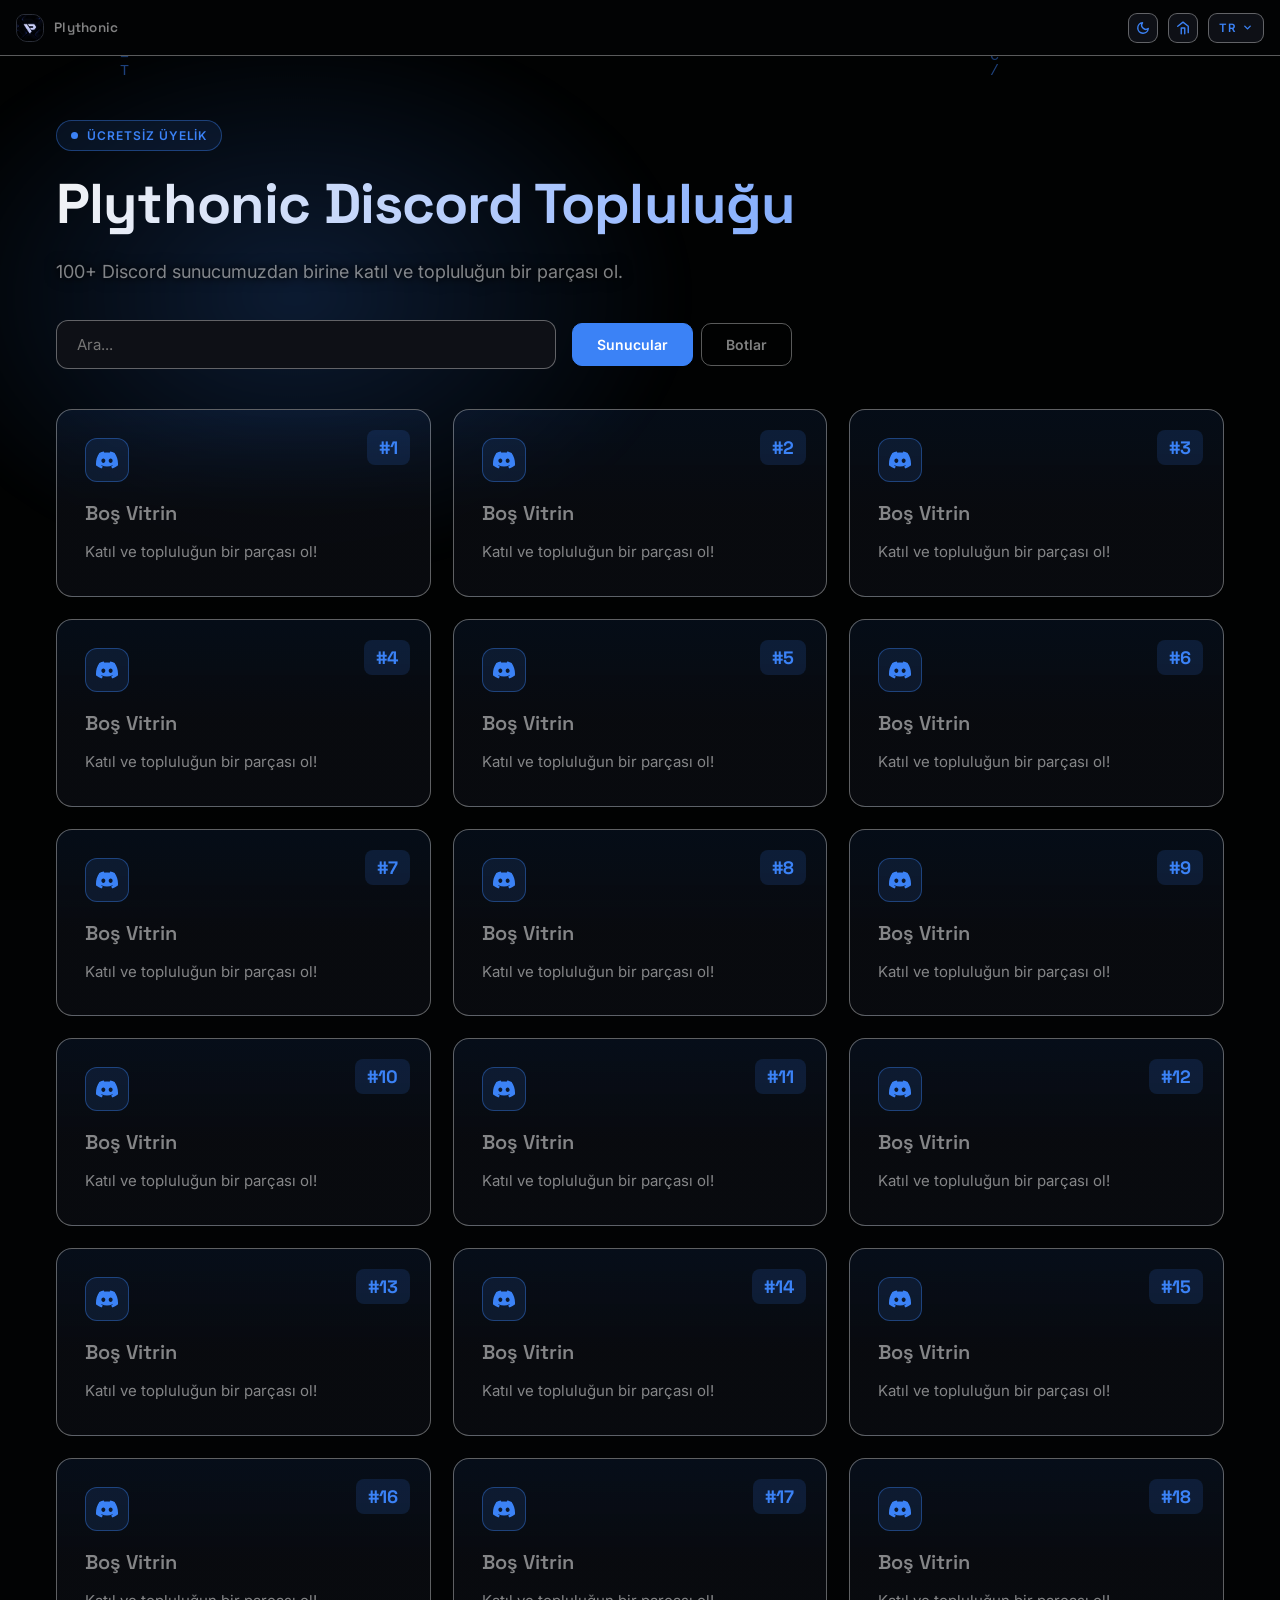
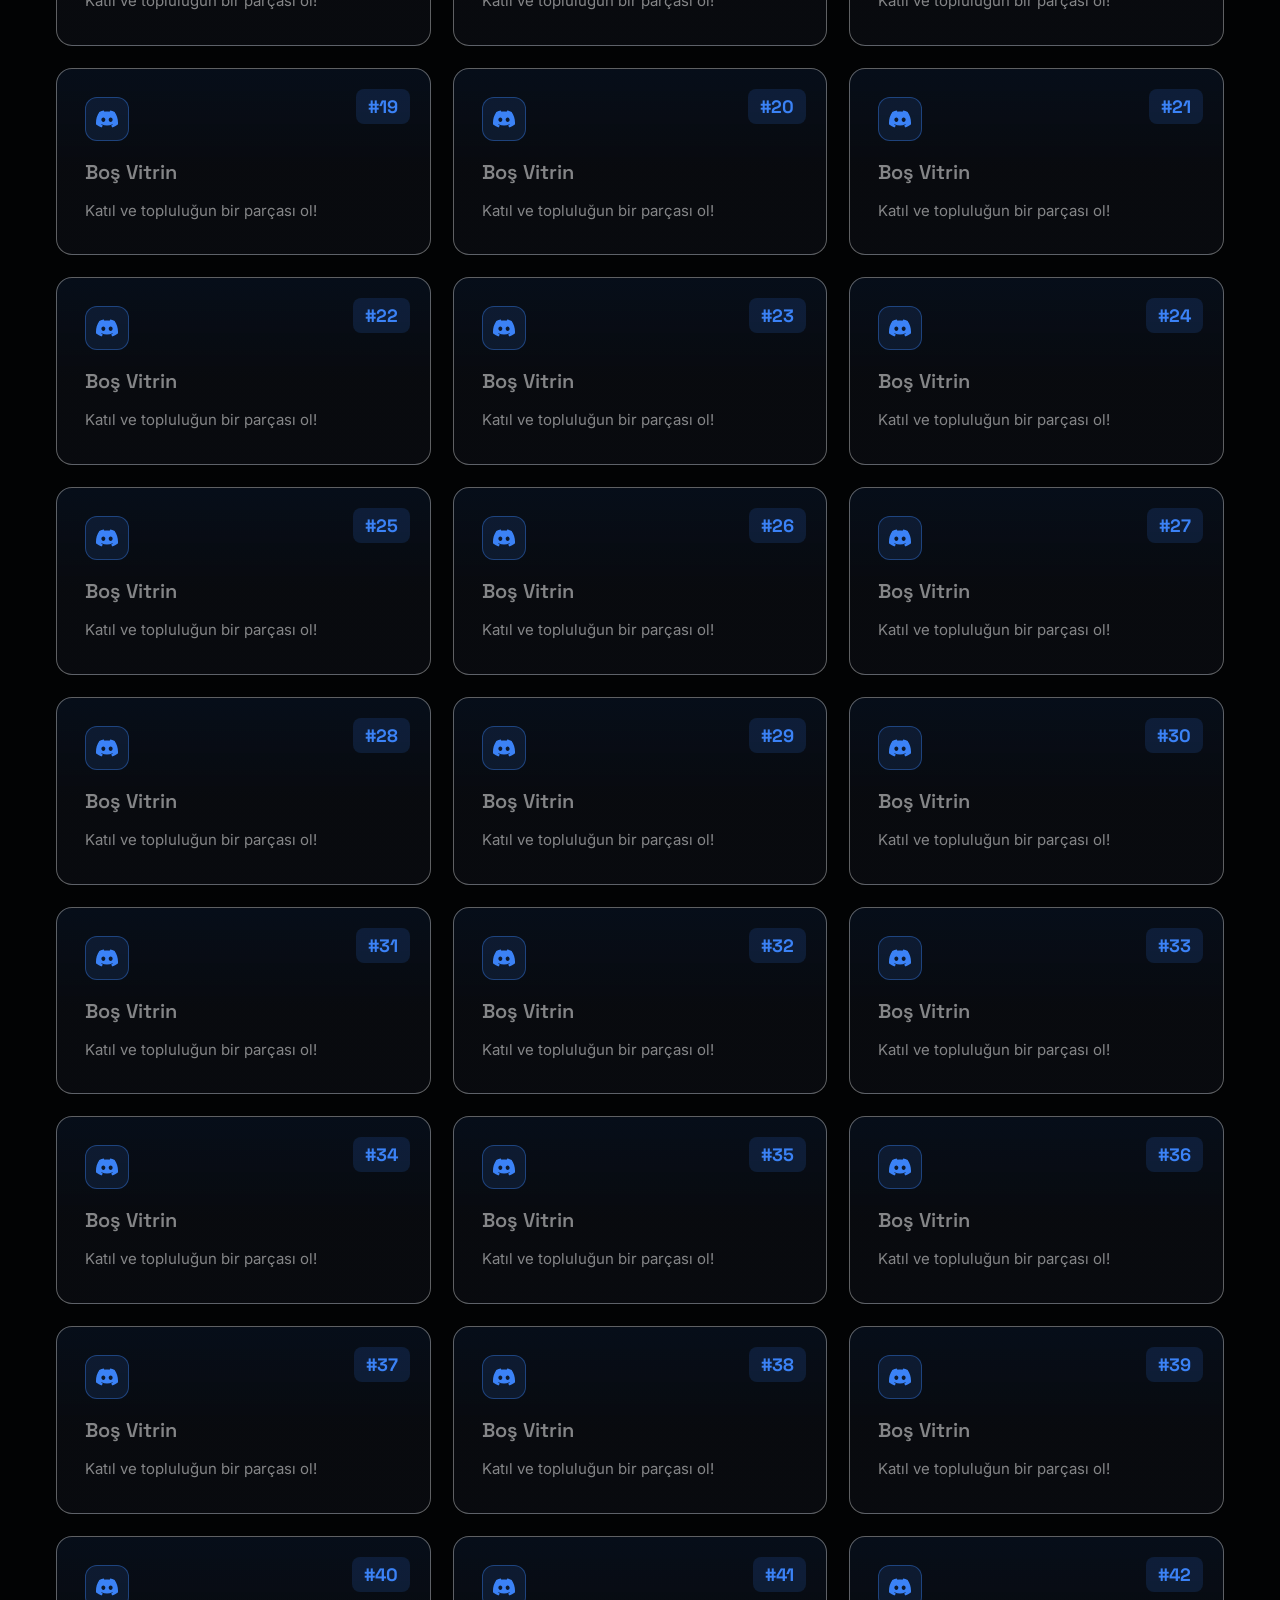
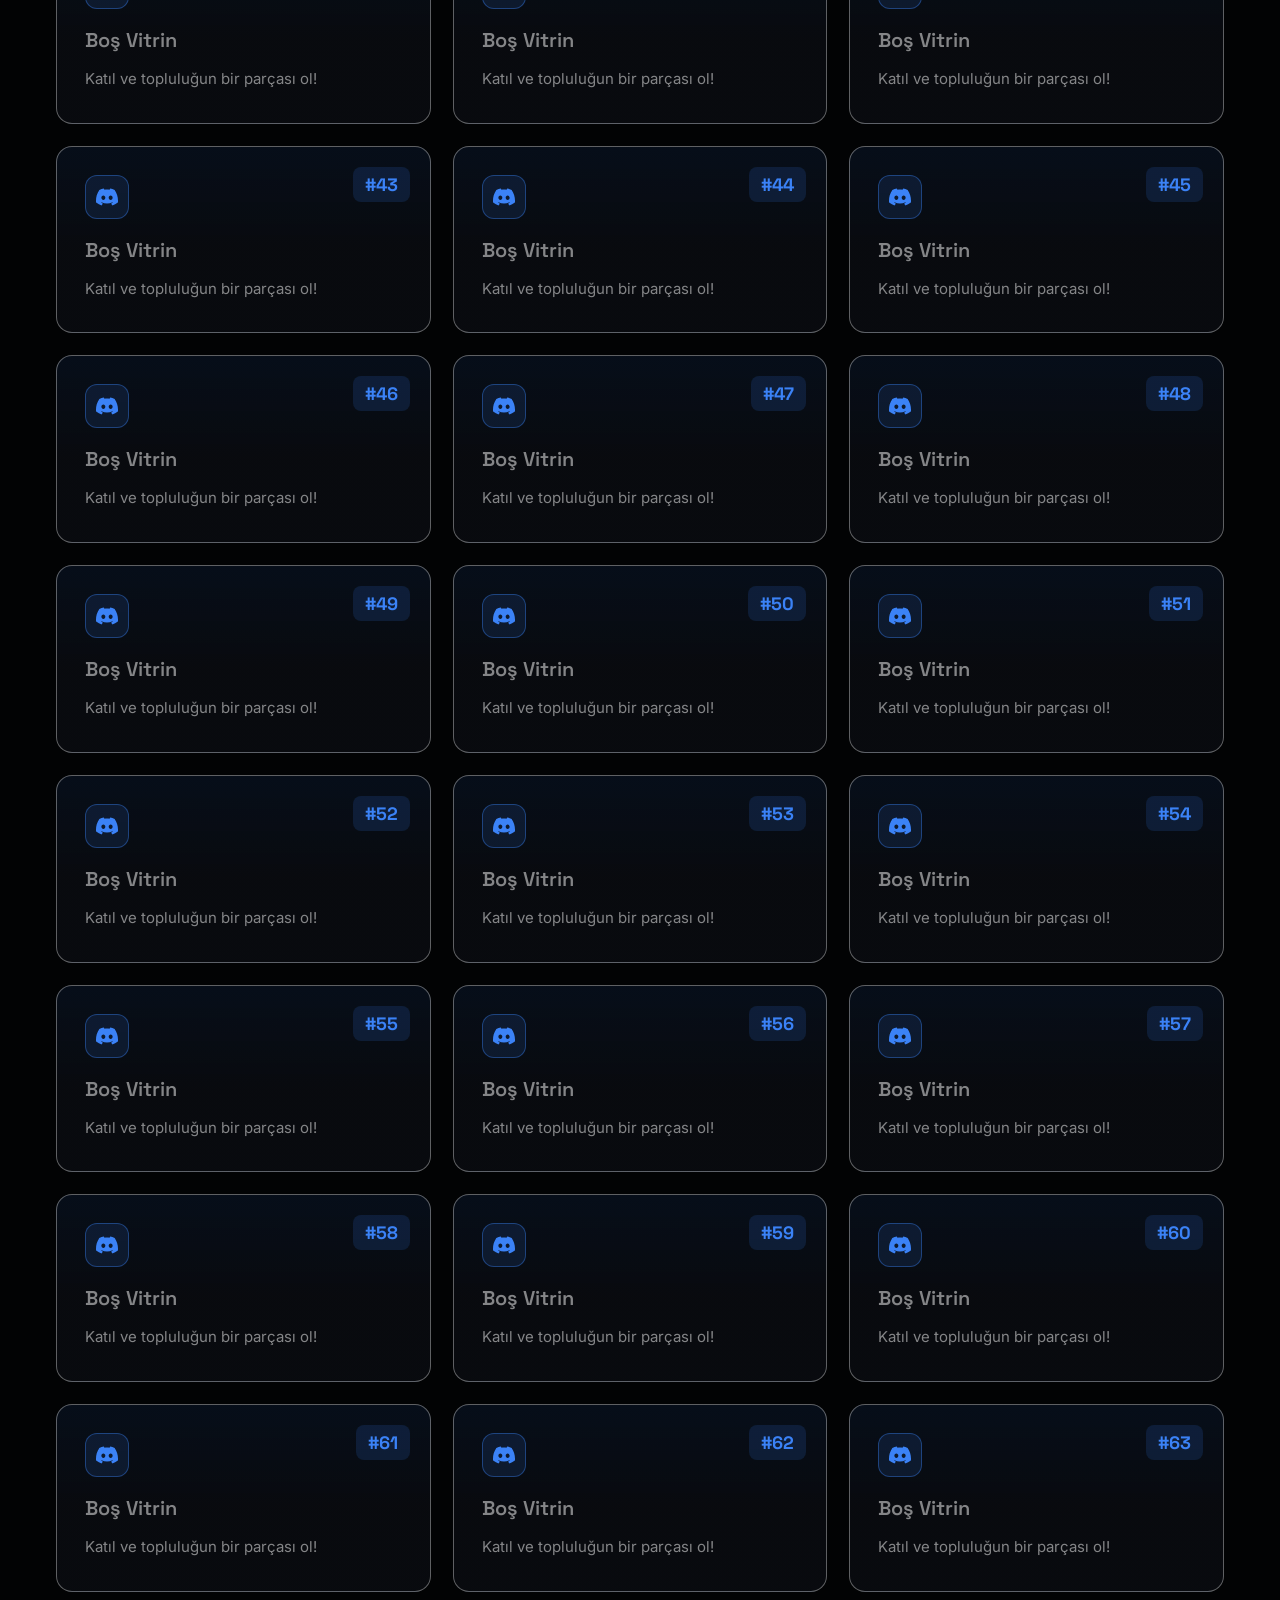
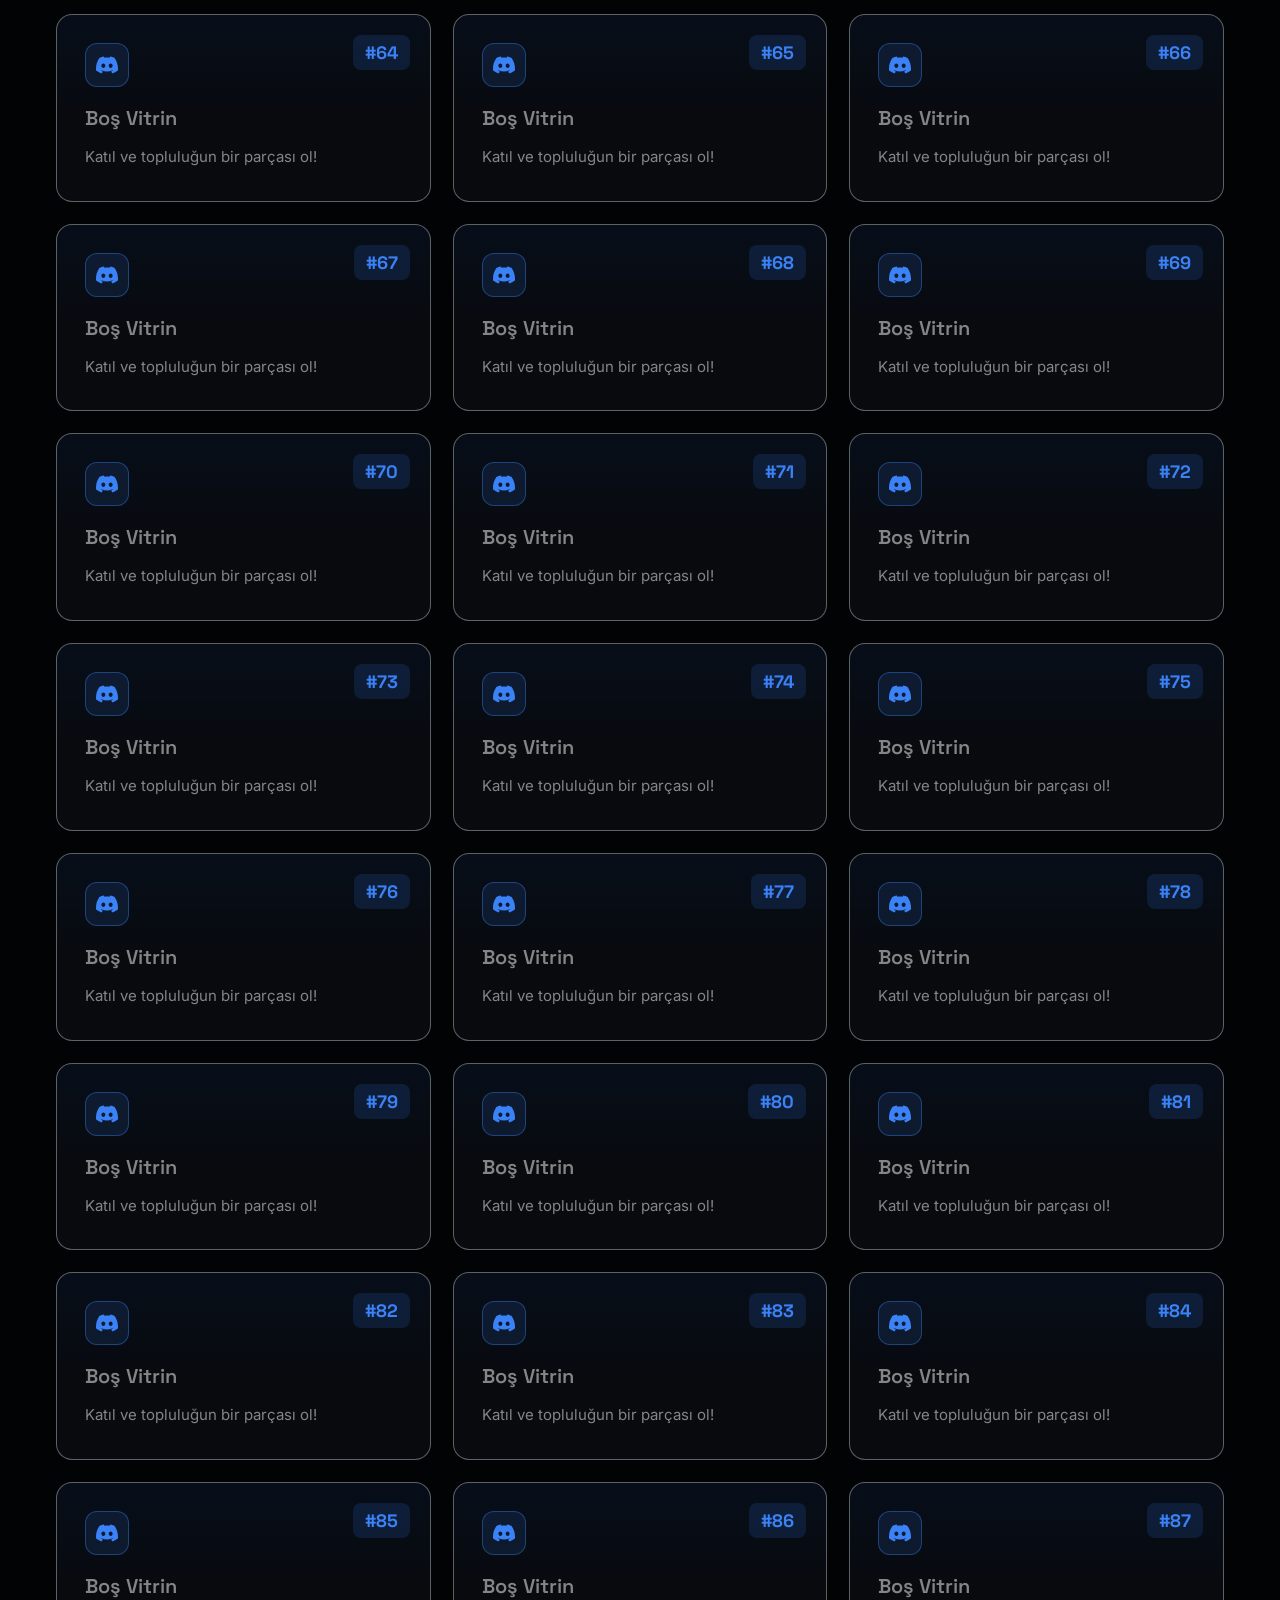
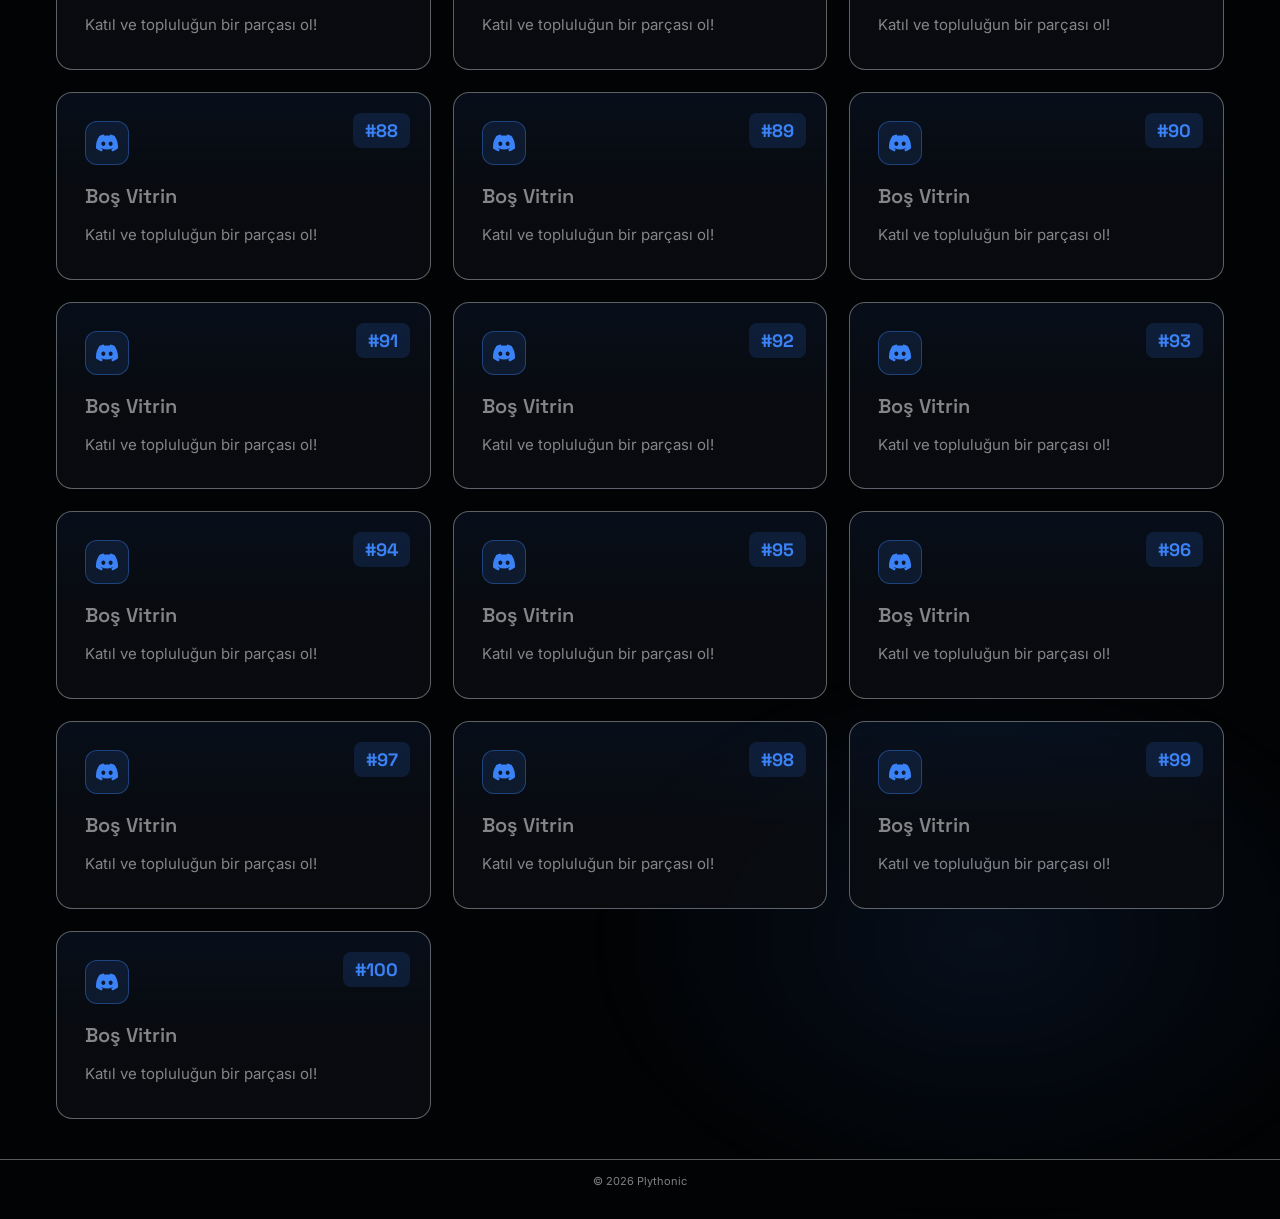
==== discord.html @ 951caa2f "Add empty showcase text to translations" ====
<!DOCTYPE html>
<html lang="tr">
<head>
<meta charset="UTF-8">
<meta name="viewport" content="width=device-width, initial-scale=1.0">
<title>Discord Servers - Plythonic</title>
<meta name="description" content="Plythonic Discord Servers">
<link rel="icon" type="image/png" href="logo.png" id="faviconLink">
<link rel="preconnect" href="https://fonts.googleapis.com">
<link rel="preconnect" href="https://fonts.gstatic.com" crossorigin>
<script>try{if(localStorage.getItem('plythonic-theme')==='light')document.documentElement.classList.add('light');}catch(e){}</script>
<link href="https://fonts.googleapis.com/css2?family=Space+Grotesk:wght@500;600;700&family=Inter:wght@400;500;600&display=block" rel="stylesheet">
<link rel="stylesheet" href="css/style.css">
</head>
<body>

<canvas id="matrix"></canvas>

<header class="site-header">
  <div class="header-left">
    <a class="brand" href="index.html">
      <span class="mark"><img src="plythonic.png" alt="" onerror="this.style.display='none'"></span>
      <span class="word">Plythonic</span>
    </a>
  </div>
  <div class="header-actions">
    <button class="icon-btn" id="themeBtn" type="button" title="Tema" aria-label="Tema">
      <svg class="icon-moon" viewBox="0 0 24 24" fill="none" stroke="currentColor" stroke-width="2.4" stroke-linecap="round" stroke-linejoin="round"><path d="M21 12.8A9 9 0 1 1 11.2 3a7 7 0 0 0 9.8 9.8z"/></svg>
      <svg class="icon-sun" viewBox="0 0 24 24" fill="none" stroke="currentColor" stroke-width="2.4" stroke-linecap="round" stroke-linejoin="round"><circle cx="12" cy="12" r="4.5"/><path d="M12 2.5v2.5M12 19v2.5M4.2 4.2l1.8 1.8M18 18l1.8 1.8M2.5 12H5M19 12h2.5M4.2 19.8L6 18M18 6l1.8-1.8"/></svg>
    </button>
    <a class="icon-btn" href="index.html" title="Ana Səhifə" aria-label="Ana Səhifə">
      <svg viewBox="0 0 24 24" fill="none" stroke="currentColor" stroke-width="2.4" stroke-linecap="round" stroke-linejoin="round"><path d="M3 9l9-7 9 7v11a2 2 0 0-1-2 2H5a2 2 0 0-1-2-2z"/><polyline points="9 22 9 12 15 12 15 22"/></svg>
    </a>
    <div class="lang-switch" id="langSwitch">
      <button class="lang-current" id="langCurrent" type="button" aria-haspopup="true" aria-expanded="false">
        <span id="langCurrentLabel">TR</span>
        <svg viewBox="0 0 24 24" fill="none" stroke="currentColor" stroke-width="3" stroke-linecap="round" stroke-linejoin="round"><path d="M6 9l6 6 6-6"/></svg>
      </button>
      <div class="lang-menu" id="langMenu">
        <button type="button" data-lang="tr" class="active">Türkçe</button>
        <button type="button" data-lang="en">English</button>
        <button type="button" data-lang="ru">Русский</button>
      </div>
    </div>
  </div>
</header>

<main>
  <div class="hero">
    <section class="intro">
      <div class="intro-head">
        <span class="eyebrow">Ücretsiz Üyelik</span>
        <h1>Plythonic Discord Topluluğu</h1>
        <p class="lead">100+ Discord sunucumuzdan birine katıl ve topluluğun bir parçası ol.</p>
        <div style="margin-top:32px;display:flex;align-items:center;gap:16px;flex-wrap:wrap;">
          <input type="text" id="searchInput" placeholder="Ara..." style="flex:1;min-width:280px;max-width:500px;padding:14px 20px;border-radius:12px;background:var(--panel-solid);border:1px solid rgba(255,255,255,.35);color:var(--ink);font-family:var(--font-b);font-size:15px;transition:border-color .2s,box-shadow .2s;">
          <div style="display:flex;gap:8px;">
            <button id="tabServers" class="tab-btn active" style="padding:12px 24px;border-radius:10px;background:var(--blue);color:#fff;border:1px solid var(--blue);font-family:var(--font-b);font-weight:600;font-size:14px;cursor:pointer;transition:all .2s;">Sunucular</button>
            <button id="tabBots" class="tab-btn" style="padding:12px 24px;border-radius:10px;background:transparent;color:var(--soft);border:1px solid rgba(255,255,255,.35);font-family:var(--font-b);font-weight:600;font-size:14px;cursor:pointer;transition:all .2s;">Botlar</button>
          </div>
        </div>
      </div>
      <div class="info-grid" id="serverGrid"></div>
    </section>
  </div>
</main>

<footer class="site-footer">
  <span>© 2026 Plythonic</span>
</footer>

<script src="js/matrix.js"></script>
<script>
(function(){
  var translations = {
    "tr": {
      "label": "TR",
      "discord_eyebrow": "Ücretsiz Üyelik",
      "discord_title": "Plythonic Discord Topluluğu",
      "discord_lead": "100+ Discord sunucumuzdan birine katıl ve topluluğun bir parçası ol.",
      "tab_servers": "Sunucular",
      "tab_bots": "Botlar",
      "search_placeholder": "Ara...",
      "server_text": "Katıl ve topluluğun bir parçası ol!",
      "bot_text": "Botu ekle ve özelliklerden faydalan!",
      "no_results": "Sonuç bulunamadı",
      "empty_showcase": "Boş Vitrin"
    },
    "en": {
      "label": "EN",
      "discord_eyebrow": "Free Membership",
      "discord_title": "Plythonic Discord Community",
      "discord_lead": "Join one of our 100+ Discord servers and be part of the community.",
      "tab_servers": "Servers",
      "tab_bots": "Bots",
      "search_placeholder": "Search...",
      "server_text": "Join and be part of the community!",
      "bot_text": "Add the bot and enjoy the features!",
      "no_results": "No results found",
      "empty_showcase": "Empty Showcase"
    },
    "ru": {
      "label": "RU",
      "discord_eyebrow": "Бесплатное членство",
      "discord_title": "Сообщество Plythonic Discord",
      "discord_lead": "Присоединяйся к одному из наших 100+ Discord серверов и стань частью сообщества.",
      "tab_servers": "Серверы",
      "tab_bots": "Боты",
      "search_placeholder": "Поиск...",
      "server_text": "Присоединяйся и стань частью сообщества!",
      "bot_text": "Добавь бота и используй функции!",
      "no_results": "Результаты не найдены",
      "empty_showcase": "Пустая Витрина"
    }
  };

  var langSwitch = document.getElementById('langSwitch');
  var langCurrent = document.getElementById('langCurrent');
  var langCurrentLabel = document.getElementById('langCurrentLabel');
  var langMenu = document.getElementById('langMenu');
  var themeBtn = document.getElementById('themeBtn');

  function applyLang(lang){
    var dict = translations[lang] || translations.tr;
    document.querySelector('.eyebrow').textContent = dict.discord_eyebrow;
    document.querySelector('h1').textContent = dict.discord_title;
    document.querySelector('.lead').textContent = dict.discord_lead;
    document.getElementById('tabServers').textContent = dict.tab_servers;
    document.getElementById('tabBots').textContent = dict.tab_bots;
    document.getElementById('searchInput').placeholder = dict.search_placeholder;
    
    langCurrentLabel.textContent = dict.label;
    document.documentElement.lang = lang;
    langMenu.querySelectorAll('button').forEach(function(btn){
      btn.classList.toggle('active', btn.getAttribute('data-lang') === lang);
    });
    localStorage.setItem('plythonic-lang-v2', lang);
    
    window.currentLang = lang;
    if (window.filterAndRender) window.filterAndRender();
  }

  langCurrent.addEventListener('click', function(e){
    e.stopPropagation();
    var isOpen = langSwitch.classList.toggle('open');
    langCurrent.setAttribute('aria-expanded', isOpen);
  });

  langMenu.querySelectorAll('button').forEach(function(btn){
    btn.addEventListener('click', function(){
      applyLang(btn.getAttribute('data-lang'));
      langSwitch.classList.remove('open');
      langCurrent.setAttribute('aria-expanded', 'false');
    });
  });

  document.addEventListener('click', function(){
    langSwitch.classList.remove('open');
    langCurrent.setAttribute('aria-expanded', 'false');
  });

  themeBtn.addEventListener('click', function(){
    document.documentElement.classList.toggle('light');
    var isLight = document.documentElement.classList.contains('light');
    localStorage.setItem('plythonic-theme', isLight ? 'light' : 'dark');
  });

  var savedLang = localStorage.getItem('plythonic-lang-v2');
  applyLang(savedLang && translations[savedLang] ? savedLang : 'tr');
  
  window.translations = translations;
})();
</script>
<script>
(function(){
  var discordIcon = '<svg viewBox="0 0 24 24" fill="currentColor"><path d="M20.317 4.3698a19.7913 19.7913 0 00-4.8851-1.5152.0741.0741 0 00-.0785.0371c-.211.3753-.4447.8648-.6083 1.2495-1.8447-.2762-3.68-.2762-5.4868 0-.1636-.3933-.4058-.8742-.6177-1.2495a.077.077 0 00-.0785-.037 19.7363 19.7363 0 00-4.8852 1.515.0699.0699 0 00-.0321.0277C.5334 9.0458-.319 13.5799.0992 18.0578a.0824.0824 0 00.0312.0561c2.0528 1.5076 4.0413 2.4228 5.9929 3.0294a.0777.0777 0 00.0842-.0276c.4616-.6304.8731-1.2952 1.226-1.9942a.076.076 0 00-.0416-.1057c-.6528-.2476-1.2743-.5495-1.8722-.8923a.077.077 0 01-.0076-.1277c.1258-.0943.2517-.1923.3718-.2914a.0743.0743 0 01.0776-.0105c3.9278 1.7933 8.18 1.7933 12.0614 0a.0739.0739 0 01.0785.0095c.1202.099.246.1981.3728.2924a.077.077 0 01-.0066.1276 12.2986 12.2986 0 01-1.873.8914.0766.0766 0 00-.0407.1067c.3604.698.7719 1.3628 1.225 1.9932a.076.076 0 00.0842.0286c1.961-.6067 3.9495-1.5219 6.0023-3.0294a.077.077 0 00.0313-.0552c.5004-5.177-.8382-9.6739-3.5485-13.6604a.061.061 0 00-.0312-.0286zM8.02 15.3312c-1.1825 0-2.1569-1.0857-2.1569-2.419 0-1.3332.9555-2.4189 2.157-2.4189 1.2108 0 2.1757 1.0952 2.1568 2.419 0 1.3332-.9555 2.4189-2.1569 2.4189zm7.9748 0c-1.1825 0-2.1569-1.0857-2.1569-2.419 0-1.3332.9554-2.4189 2.1569-2.4189 1.2108 0 2.1757 1.0952 2.1568 2.419 0 1.3332-.946 2.4189-2.1568 2.4189Z"/></svg>';
  
  var botIcon = '<svg viewBox="0 0 24 24" fill="currentColor"><path d="M12 2a2 2 0 0 1 2 2c0 .74-.4 1.39-1 1.73V7h1a7 7 0 0 1 7 7h1a1 1 0 0 1 1 1v3a1 1 0 0 1-1 1h-1v1a2 2 0 0 1-2 2H5a2 2 0 0 1-2-2v-1H2a1 1 0 0 1-1-1v-3a1 1 0 0 1 1-1h1a7 7 0 0 1 7-7h1V5.73c-.6-.34-1-.99-1-1.73a2 2 0 0 1 2-2M8.5 14A1.5 1.5 0 0 0 7 15.5 1.5 1.5 0 0 0 8.5 17 1.5 1.5 0 0 0 10 15.5 1.5 1.5 0 0 0 8.5 14m7 0a1.5 1.5 0 0 0-1.5 1.5 1.5 1.5 0 0 0 1.5 1.5 1.5 1.5 0 0 0 1.5-1.5 1.5 1.5 0 0 0-1.5-1.5M7 19h10v1H7v-1z"/></svg>';
  
  var discordServers = [];
  for(var i = 1; i <= 100; i++) {
    discordServers.push({
      number: i,
      url: 'https://discord.gg/server' + i,
      type: 'server'
    });
  }
  
  var discordBots = [];
  for(var i = 1; i <= 100; i++) {
    discordBots.push({
      number: i,
      url: 'https://discord.com/oauth2/authorize?client_id=bot' + i,
      type: 'bot'
    });
  }
  
  var currentTab = 'servers';
  var currentData = discordServers;
  
  function renderItems(items, type) {
    var grid = document.getElementById('serverGrid');
    var html = '';
    var icon = type === 'bot' ? botIcon : discordIcon;
    var lang = window.currentLang || 'tr';
    var dict = window.translations[lang] || window.translations.tr;
    var text = type === 'bot' ? dict.bot_text : dict.server_text;
    var name = dict.empty_showcase;
    
    items.forEach(function(item) {
      html += '<a href="' + item.url + '" target="_blank" rel="noopener" class="info-card" style="cursor:pointer;position:relative;">';
      html += '<span style="position:absolute;top:20px;right:20px;background:rgba(59,130,246,.15);color:#3B82F6;font-weight:700;font-size:18px;padding:6px 12px;border-radius:8px;font-family:var(--font-d);">#' + item.number + '</span>';
      html += '<div class="ic">' + icon + '</div>';
      html += '<h2>' + name + '</h2>';
      html += '<p>' + text + '</p>';
      html += '</a>';
    });
    grid.innerHTML = html || '<p style="grid-column:1/-1;text-align:center;color:var(--muted);padding:40px;">' + dict.no_results + '</p>';
  }
  
  window.filterAndRender = function() {
    var query = document.getElementById('searchInput').value.toLowerCase().trim();
    var filtered = currentData;
    if (query !== '') {
      filtered = currentData.filter(function(item) {
        return item.name.toLowerCase().indexOf(query) !== -1;
      });
    }
    renderItems(filtered, currentTab === 'servers' ? 'server' : 'bot');
  };
  
  renderItems(discordServers, 'server');
  
  var searchInput = document.getElementById('searchInput');
  searchInput.addEventListener('input', window.filterAndRender);
  
  searchInput.addEventListener('focus', function() {
    this.style.borderColor = '#3B82F6';
    this.style.boxShadow = '0 0 0 3px rgba(59,130,246,.1)';
  });
  
  searchInput.addEventListener('blur', function() {
    this.style.borderColor = 'rgba(255,255,255,.35)';
    this.style.boxShadow = 'none';
  });
  
  var tabServers = document.getElementById('tabServers');
  var tabBots = document.getElementById('tabBots');
  
  tabServers.addEventListener('click', function() {
    if (currentTab === 'servers') return;
    currentTab = 'servers';
    currentData = discordServers;
    
    tabServers.style.background = '#3B82F6';
    tabServers.style.color = '#fff';
    tabServers.style.borderColor = '#3B82F6';
    tabServers.classList.add('active');
    
    tabBots.style.background = 'transparent';
    tabBots.style.color = 'var(--soft)';
    tabBots.style.borderColor = 'rgba(255,255,255,.35)';
    tabBots.classList.remove('active');
    
    searchInput.value = '';
    window.filterAndRender();
  });
  
  tabBots.addEventListener('click', function() {
    if (currentTab === 'bots') return;
    currentTab = 'bots';
    currentData = discordBots;
    
    tabBots.style.background = '#3B82F6';
    tabBots.style.color = '#fff';
    tabBots.style.borderColor = '#3B82F6';
    tabBots.classList.add('active');
    
    tabServers.style.background = 'transparent';
    tabServers.style.color = 'var(--soft)';
    tabServers.style.borderColor = 'rgba(255,255,255,.35)';
    tabServers.classList.remove('active');
    
    searchInput.value = '';
    window.filterAndRender();
  });
  
  var style = document.createElement('style');
  style.textContent = '.tab-btn:hover{transform:translateY(-2px);box-shadow:0 4px 12px rgba(59,130,246,.3);}html.light .tab-btn{border-color:rgba(0,0,0,.4);}html.light .tab-btn:not(.active){color:var(--soft);}';
  document.head.appendChild(style);
})();
</script>

</body>
</html>
---- css/style.css ----
:root{
  --bg:#020304;
  --panel:#12141B;
  --panel-solid:#0E1016;
  --line:#2A2E38;
  --ink:#F2F3F5;
  --muted:#8A8D95;
  --blue:#3B82F6;
  --green:#23C77A;
  --soft:rgba(255,255,255,.5);
  --font-d:'Space Grotesk',sans-serif;
  --font-b:'Inter',sans-serif;
}
html.light{
  --bg:#F5F6F8;
  --panel:#FFFFFF;
  --panel-solid:#FFFFFF;
  --line:#E2E4E8;
  --ink:#0B0C0F;
  --muted:#6B6E76;
  --soft:rgba(0,0,0,.5);
}
*{margin:0;padding:0;box-sizing:border-box;-webkit-tap-highlight-color:transparent;}
html{scroll-behavior:smooth;}
html,body{min-height:100%;}
body{
  background:var(--bg);
  color:var(--soft);
  font-family:var(--font-b);
  min-height:100vh;
  -webkit-font-smoothing:antialiased;
  position:relative;
  overflow-x:hidden;
  display:flex;
  flex-direction:column;
  transition:background .25s,color .25s;
  touch-action:manipulation;
  -webkit-touch-callout:none;
}
button,a,.icon-btn,.lang-current,.lang-menu button{
  -webkit-tap-highlight-color:transparent;
  outline:none;
}
a{color:inherit;text-decoration:none;}
::selection{background:rgba(59,130,246,.35);color:#fff;}

#matrix{
  position:fixed;
  inset:0;
  width:100%;
  height:100%;
  z-index:0;
  opacity:.55;
}

.site-header{
  position:relative;
  z-index:6;
  display:flex;
  align-items:center;
  justify-content:space-between;
  height:56px;
  padding:0 16px;
  width:100%;
  border-bottom:1px solid rgba(255,255,255,.35);
  background:var(--bg);
}
html.light .site-header{
  border-bottom:1px solid rgba(0,0,0,.4);
}
.header-left{
  display:flex;
  align-items:center;
  gap:12px;
}
.brand{
  display:flex;
  align-items:center;
  gap:10px;
  color:var(--soft);
}
.brand .mark{
  position:relative;
  width:28px;
  height:28px;
  border-radius:8px 40% 40% 40%;
  background:var(--panel-solid);
  border:1px solid var(--line);
  display:flex;
  align-items:center;
  justify-content:center;
  overflow:hidden;
  flex-shrink:0;
}
.brand .mark img{
  width:100%;
  height:100%;
  object-fit:cover;
}
.brand .word{
  font-family:var(--font-d);
  font-weight:600;
  font-size:13.5px;
  letter-spacing:.02em;
}
.header-actions{
  display:flex;
  align-items:center;
  gap:10px;
}
.icon-btn{
  width:30px;
  height:30px;
  border-radius:9px;
  background:var(--panel-solid);
  border:1px solid rgba(255,255,255,.35);
  color:var(--blue);
  display:flex;
  align-items:center;
  justify-content:center;
  cursor:pointer;
  transition:border-color .2s,color .2s,transform .2s;
}
html.light .icon-btn{
  border:1px solid rgba(0,0,0,.4);
}
.icon-btn:hover{
  border-color:var(--blue);
}
.icon-btn:active{
  transform:scale(.92);
}
.icon-btn svg{width:14px;height:14px;}
.icon-btn.spin svg{
  animation:spin-once .5s ease;
}
@keyframes spin-once{
  from{transform:rotate(0deg);}
  to{transform:rotate(360deg);}
}
#themeBtn .icon-sun{display:none;}
#themeBtn .icon-moon{display:block;}
html.light #themeBtn .icon-sun{display:block;}
html.light #themeBtn .icon-moon{display:none;}
.lang-switch{
  position:relative;
}
.lang-current{
  height:30px;
  padding:0 10px;
  border-radius:9px;
  background:var(--panel-solid);
  border:1px solid rgba(255,255,255,.35);
  color:var(--blue);
  font-family:var(--font-b);
  font-weight:600;
  font-size:11.5px;
  letter-spacing:.03em;
  display:flex;
  align-items:center;
  gap:6px;
  cursor:pointer;
  transition:border-color .2s;
}
html.light .lang-current{
  border:1px solid rgba(0,0,0,.4);
}
.lang-current:hover{
  border-color:var(--blue);
}
.lang-current svg{
  width:11px;
  height:11px;
  color:var(--blue);
  transition:transform .2s;
}
.lang-switch.open .lang-current svg{
  transform:rotate(180deg);
}
.lang-menu{
  position:absolute;
  top:calc(100% + 8px);
  right:0;
  background:var(--panel-solid);
  border:1px solid rgba(255,255,255,.35);
  border-radius:10px;
  padding:6px;
  display:flex;
  flex-direction:column;
  gap:2px;
  min-width:100px;
  opacity:0;
  visibility:hidden;
  transform:translateY(-4px);
  transition:opacity .15s,transform .15s,visibility .15s;
  z-index:8;
  box-shadow:0 12px 30px -10px rgba(0,0,0,.6);
}
html.light .lang-menu{
  border:1px solid rgba(0,0,0,.4);
}
.lang-switch.open .lang-menu{
  opacity:1;
  visibility:visible;
  transform:translateY(0);
}
.lang-menu button{
  background:transparent;
  border:none;
  color:var(--blue);
  font-family:var(--font-b);
  font-weight:500;
  font-size:11.5px;
  text-align:left;
  padding:7px 9px;
  border-radius:7px;
  cursor:pointer;
  transition:background .15s,color .15s;
}
.lang-menu button:hover{
  background:rgba(255,255,255,.05);
  color:var(--blue);
}
.lang-menu button.active{
  color:var(--blue);
  background:rgba(59,130,246,.1);
}

main{
  flex:1;
  min-width:0;
  position:relative;
  z-index:1;
}

.hero{
  position:relative;
  isolation:isolate;
  display:flex;
  flex-direction:column;
  justify-content:center;
  align-items:center;
  gap:0;
  width:100%;
  padding:64px 0 40px;
}
.hero::before{
  content:"";
  position:absolute;
  top:-40px;
  left:-8%;
  width:62%;
  height:560px;
  background:radial-gradient(closest-side,rgba(59,130,246,.2),transparent);
  filter:blur(12px);
  pointer-events:none;
  z-index:-1;
}
.hero::after{
  content:"";
  position:absolute;
  bottom:-60px;
  right:-8%;
  width:62%;
  height:560px;
  background:radial-gradient(closest-side,rgba(59,130,246,.1),transparent);
  filter:blur(12px);
  pointer-events:none;
  z-index:-1;
}
.intro{
  width:100%;
  max-width:none;
  margin:0;
  padding:0 56px;
  text-align:left;
  color:var(--soft);
}
.eyebrow{
  display:inline-flex;
  align-items:center;
  gap:9px;
  padding:7px 14px;
  border-radius:999px;
  background:rgba(59,130,246,.1);
  border:1px solid rgba(59,130,246,.4);
  color:var(--blue);
  font-size:12px;
  font-weight:600;
  letter-spacing:.08em;
  text-transform:uppercase;
  margin-bottom:22px;
}
.eyebrow::before{
  content:"";
  width:7px;
  height:7px;
  border-radius:50%;
  background:var(--blue);
  animation:dot-pulse 1.8s ease-in-out infinite;
}
@keyframes dot-pulse{
  0%,100%{opacity:1;transform:scale(1);}
  50%{opacity:.35;transform:scale(.7);}
}
.intro-head{
  margin-bottom:40px;
  max-width:none;
}
.intro h1{
  font-family:var(--font-d);
  font-weight:700;
  font-size:clamp(34px,4.4vw,56px);
  line-height:1.12;
  letter-spacing:-.015em;
  margin-bottom:20px;
  background:linear-gradient(100deg,#F2F3F5 0%,#9DBDFF 50%,#3B82F6 100%);
  -webkit-background-clip:text;
  background-clip:text;
  -webkit-text-fill-color:transparent;
  color:transparent;
}
html.light .intro h1{
  background:linear-gradient(100deg,#0B0C0F 0%,#2B5FC7 55%,#3B82F6 100%);
  -webkit-background-clip:text;
  background-clip:text;
}
.intro .lead{
  font-size:18px;
  line-height:1.8;
  text-shadow:0 0 14px var(--bg),0 0 6px var(--bg);
}
.btn{
  display:inline-flex;
  align-items:center;
  gap:9px;
  padding:13px 24px;
  border-radius:10px;
  background:var(--blue);
  color:#fff;
  font-weight:600;
  font-size:14px;
  transition:transform .2s,box-shadow .2s;
}
.btns{
  display:flex;
  flex-wrap:wrap;
  gap:12px;
  margin-top:28px;
}
.btn.ghost{
  background:rgba(10,12,17,.5);
  border:1px solid rgba(255,255,255,.35);
  color:var(--soft);
}
html.light .btn.ghost{
  background:rgba(255,255,255,.6);
  border:1px solid rgba(0,0,0,.4);
}
.btn.ghost:hover{
  border-color:var(--blue);
  color:var(--blue);
  box-shadow:none;
}
.btn:hover{
  transform:translateY(-2px);
  box-shadow:0 12px 26px -10px rgba(59,130,246,.85);
}
.btn svg{
  width:16px;
  height:16px;
}
.info-grid{
  display:grid;
  grid-template-columns:repeat(6,1fr);
  gap:22px;
}
.info-card{
  position:relative;
  overflow:hidden;
  grid-column:span 2;
  padding:28px 28px 30px;
  border-radius:16px;
  background:linear-gradient(180deg,rgba(59,130,246,.09),rgba(10,12,17,.86) 55%);
  border:1px solid rgba(255,255,255,.35);
  transition:border-color .2s,transform .2s,box-shadow .2s;
  animation:card-up .7s cubic-bezier(.22,.61,.36,1) backwards;
}
.info-card:nth-child(2){animation-delay:.08s;}
.info-card:nth-child(3){animation-delay:.16s;}
.info-card:nth-child(4){animation-delay:.24s;}
.info-card:nth-child(5){animation-delay:.32s;}
@keyframes card-up{
  from{opacity:0;transform:translateY(22px);}
  to{opacity:1;transform:translateY(0);}
}
html.light .info-card{
  background:linear-gradient(180deg,rgba(59,130,246,.09),rgba(255,255,255,.92) 55%);
  border:1px solid rgba(0,0,0,.4);
}
.info-card:hover{
  border-color:var(--blue);
  transform:translateY(-4px);
  box-shadow:0 22px 44px -26px rgba(59,130,246,.7);
}
.info-card.c3{
  grid-column:span 3;
}
.ic{
  width:44px;
  height:44px;
  border-radius:12px;
  background:rgba(59,130,246,.12);
  border:1px solid rgba(59,130,246,.4);
  color:var(--blue);
  display:flex;
  align-items:center;
  justify-content:center;
  margin-bottom:18px;
}
.ic svg{
  width:22px;
  height:22px;
}
.info-card h2{
  font-family:var(--font-d);
  font-weight:600;
  font-size:20px;
  margin-bottom:12px;
}
.info-card p{
  font-size:15px;
  line-height:1.85;
  overflow-wrap:anywhere;
}
.info-card ol,.info-card ul{
  list-style:none;
  display:flex;
  flex-direction:column;
}
.info-card li{
  padding:13px 0;
  border-bottom:1px solid rgba(255,255,255,.14);
}
html.light .info-card li{
  border-bottom:1px solid rgba(0,0,0,.14);
}
.info-card li:first-child{
  padding-top:0;
}
.info-card li:last-child{
  padding-bottom:0;
  border-bottom:none;
}
.info-card ol li{
  display:flex;
  align-items:center;
  gap:14px;
  font-size:15px;
  line-height:1.6;
}
.info-card ol li i{
  flex:0 0 auto;
  width:30px;
  height:30px;
  border-radius:50%;
  border:1px solid var(--blue);
  background:rgba(59,130,246,.1);
  color:var(--blue);
  font-style:normal;
  font-weight:600;
  font-size:13px;
  display:flex;
  align-items:center;
  justify-content:center;
}
.info-card ul li{
  display:flex;
  align-items:flex-start;
  gap:14px;
  font-size:15px;
  line-height:1.7;
}
.info-card ul li .pi{
  flex:0 0 auto;
  width:24px;
  height:24px;
  margin-top:2px;
  color:var(--blue);
}
.info-card ul li .pi svg{
  width:24px;
  height:24px;
}
.info-card ul li b{
  display:block;
  font-weight:600;
}
.mq-head{
  width:100%;
  height:32px;
}
.marquee{
  width:100%;
  overflow:hidden;
  padding:24px 0;
  -webkit-mask-image:linear-gradient(90deg,transparent,#000 10%,#000 90%,transparent);
  mask-image:linear-gradient(90deg,transparent,#000 10%,#000 90%,transparent);
}
.marquee-track{
  display:flex;
  width:max-content;
  animation:marquee-ltr 28s linear infinite;
}
.marquee:hover .marquee-track{
  animation-play-state:paused;
}
@keyframes marquee-ltr{
  from{transform:translateX(-50%);}
  to{transform:translateX(0);}
}
.plat{
  position:relative;
  overflow:hidden;
  display:flex;
  align-items:center;
  justify-content:center;
  flex-shrink:0;
  margin-right:24px;
  width:320px;
  height:180px;
  border-radius:16px;
  background:linear-gradient(180deg,rgba(59,130,246,.09),rgba(10,12,17,.86) 55%);
  border:1px solid rgba(255,255,255,.35);
  color:var(--soft);
  cursor:pointer;
  transition:border-color .2s,transform .2s,box-shadow .2s;
}
html.light .plat{
  background:linear-gradient(180deg,rgba(59,130,246,.09),rgba(255,255,255,.92) 55%);
  border:1px solid rgba(0,0,0,.4);
}
.plat:hover{
  border-color:var(--blue);
  transform:translateY(-4px);
  box-shadow:0 22px 44px -26px rgba(59,130,246,.7);
}
.plat svg{
  position:relative;
  color:var(--blue);
  width:58px;
  height:58px;
  flex-shrink:0;
  transition:transform .3s cubic-bezier(.22,.61,.36,1);
}
.plat:hover svg{
  transform:translateY(-14px);
}
.plat span{
  position:absolute;
  left:0;
  right:0;
  top:calc(50% + 23px);
  display:flex;
  align-items:center;
  justify-content:center;
  gap:8px;
  font-family:var(--font-d);
  font-weight:600;
  font-size:18px;
  letter-spacing:.02em;
  color:var(--blue);
  white-space:nowrap;
  opacity:0;
  transform:translateY(10px);
  transition:opacity .25s,transform .3s cubic-bezier(.22,.61,.36,1);
  pointer-events:none;
}
.plat:hover span{
  opacity:1;
  transform:translateY(0);
}
.site-footer{
  position:relative;
  z-index:2;
  width:100%;
  padding:14px 20px 20px;
  border-top:1px solid rgba(255,255,255,.35);
  background:var(--bg);
  display:flex;
  align-items:center;
  justify-content:center;
  flex-wrap:wrap;
  gap:6px 18px;
  font-size:11px;
  color:rgba(255,255,255,.5);
  box-shadow:0 -24px 60px -34px rgba(59,130,246,.55);
}
html.light .site-footer{
  border-top:1px solid rgba(0,0,0,.4);
  color:rgba(0,0,0,.5);
}
.site-footer a:hover{
  color:var(--blue);
}

@media (max-width:980px){
  .intro{padding:0 24px;}
  .info-grid{grid-template-columns:1fr;}
  .info-card,.info-card.c3{grid-column:auto;}
}
@media (max-width:640px){
  .site-header{padding:0 12px;}
  .intro{padding:0 16px;}
  .intro h1{font-size:30px;}
  .intro .lead{font-size:16px;}
  .info-card{padding:22px 20px;}
  .plat{width:240px;height:140px;}
  .plat svg{width:46px;height:46px;}
  .plat:hover svg{transform:translateY(-12px);}
  .plat span{font-size:15px;top:calc(50% + 19px);}
}
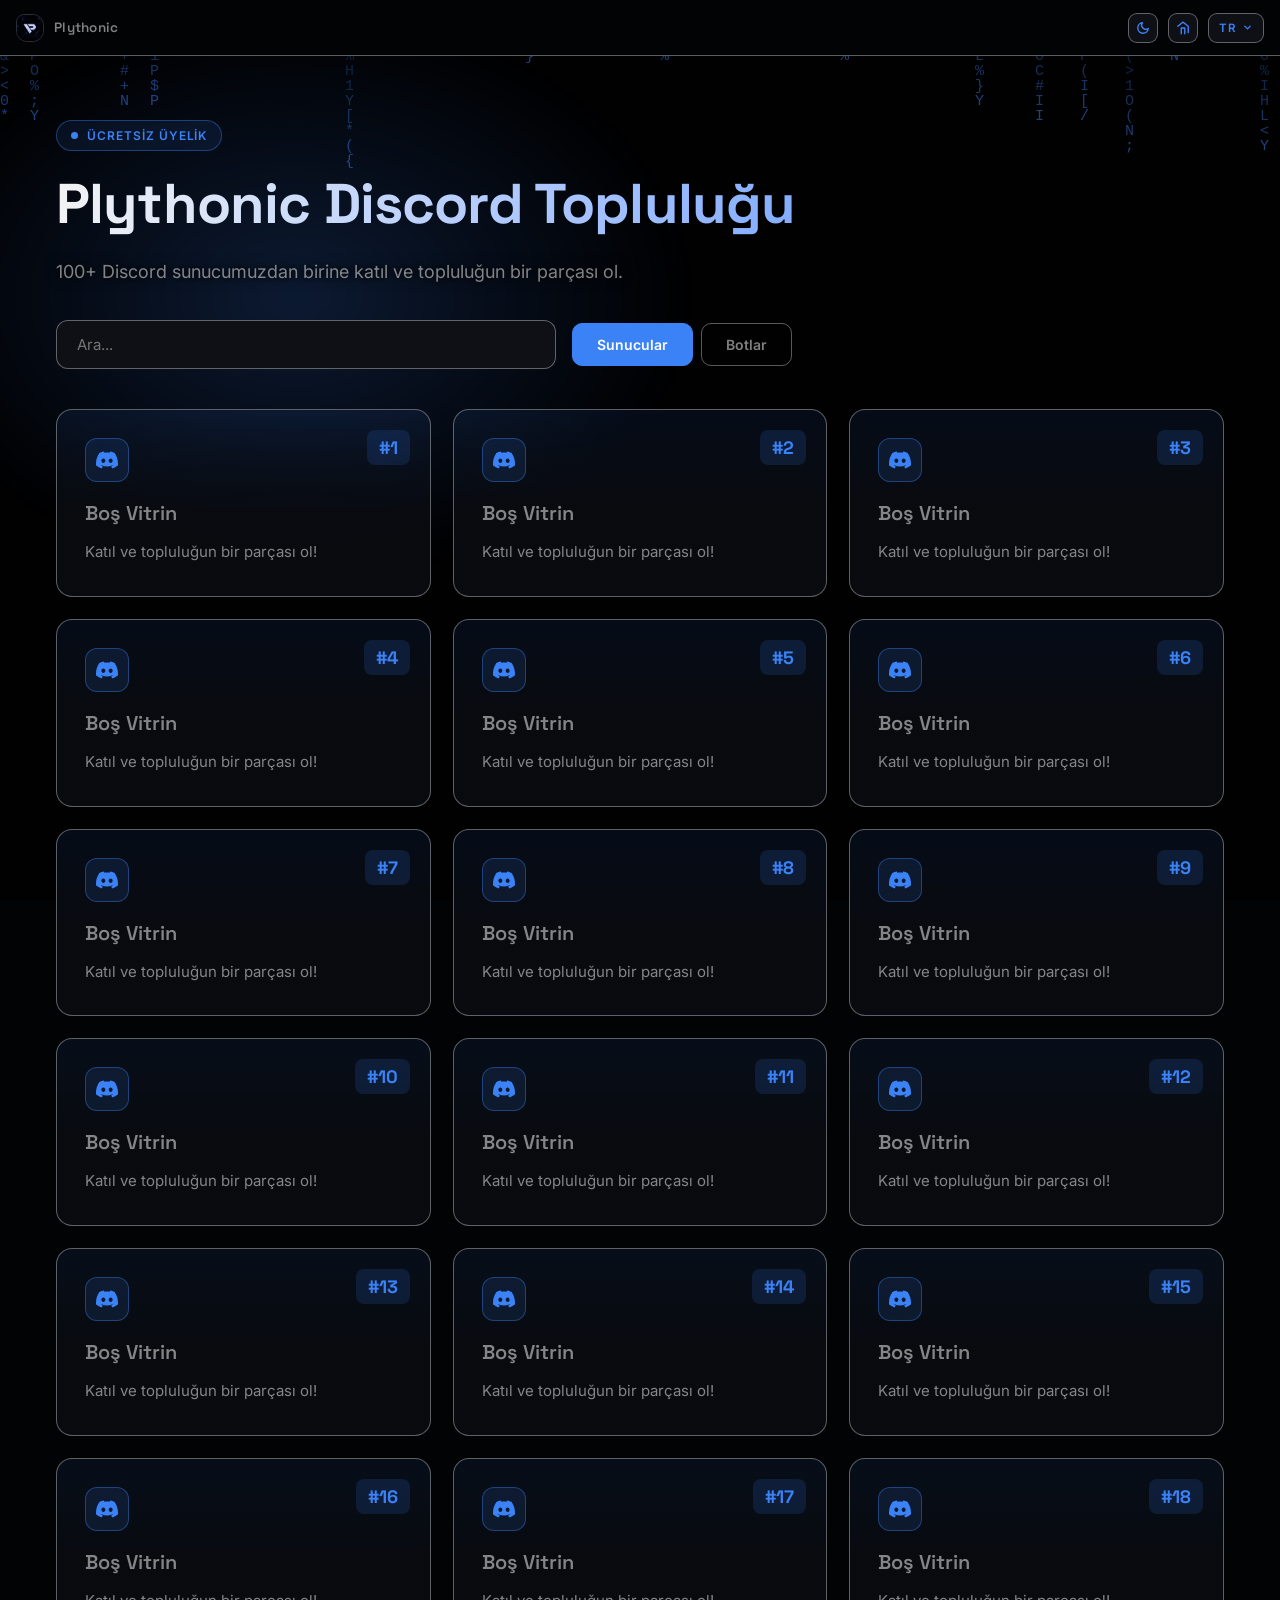
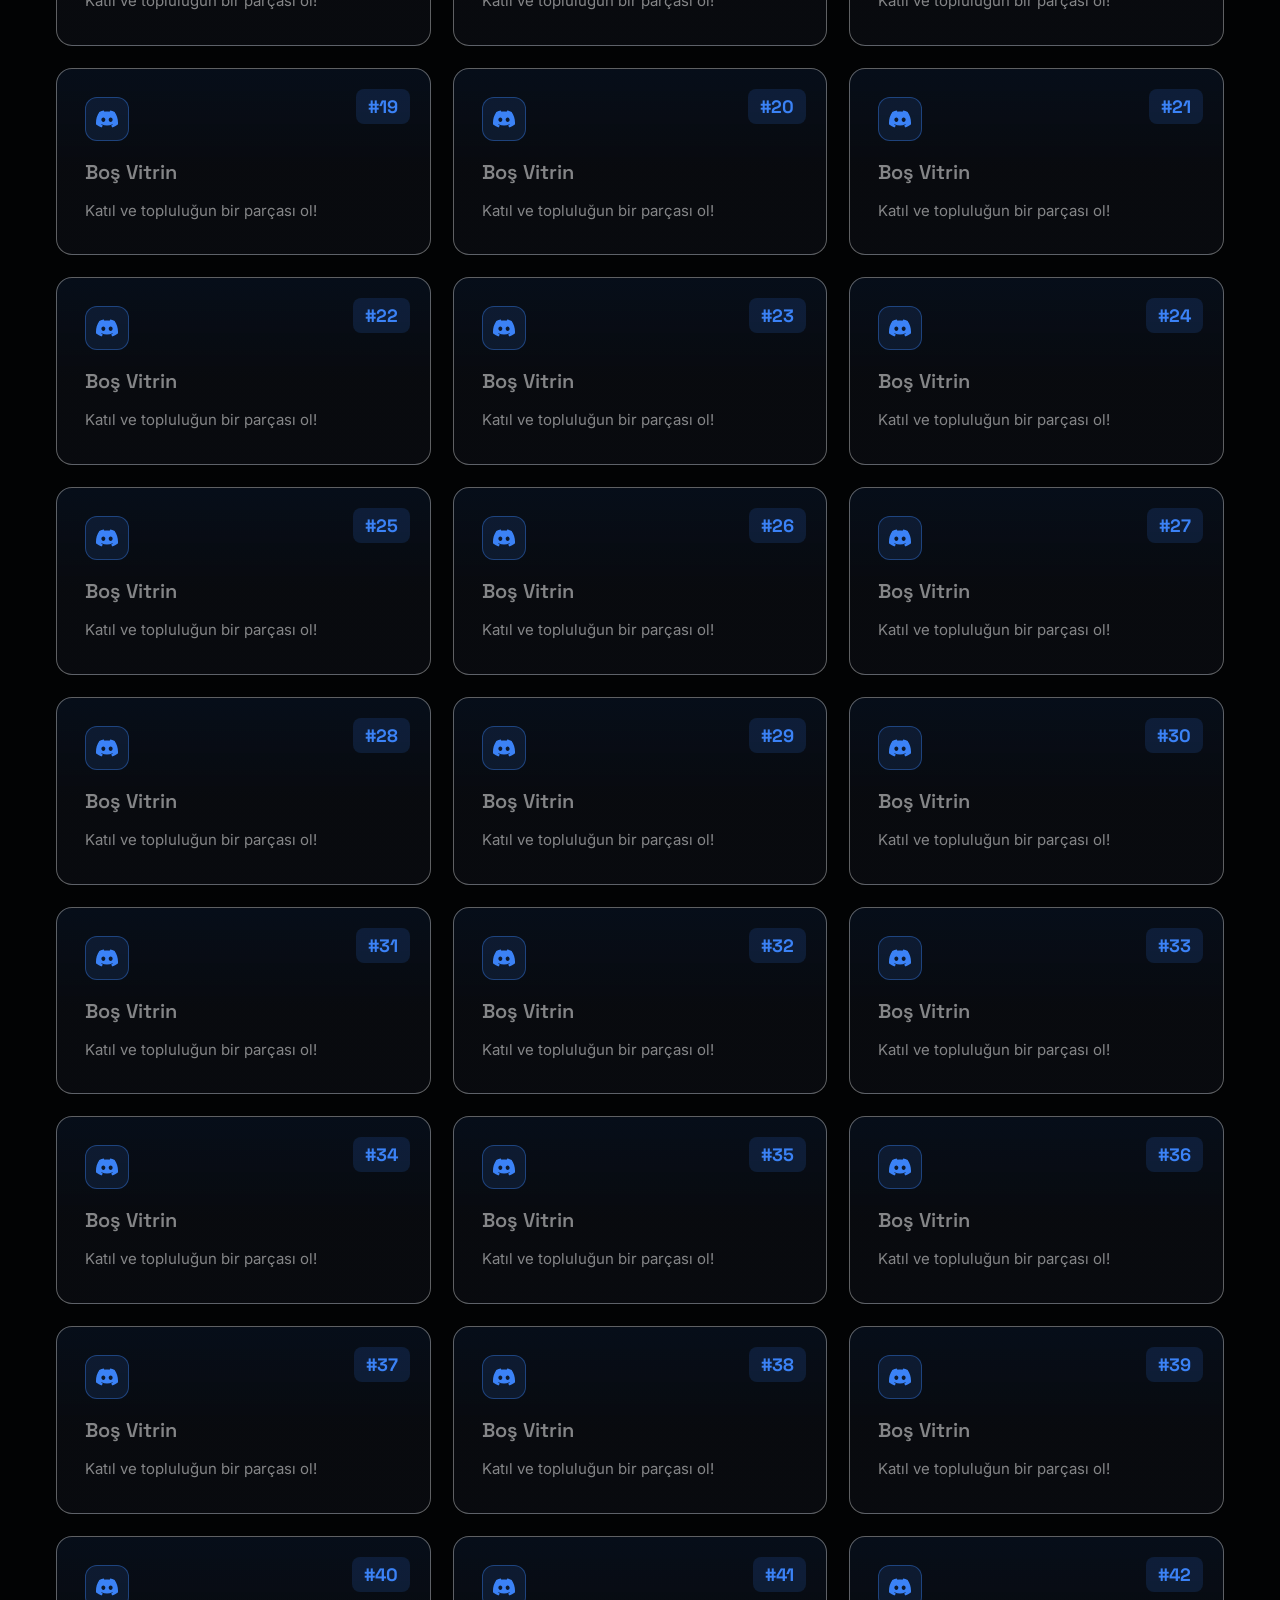
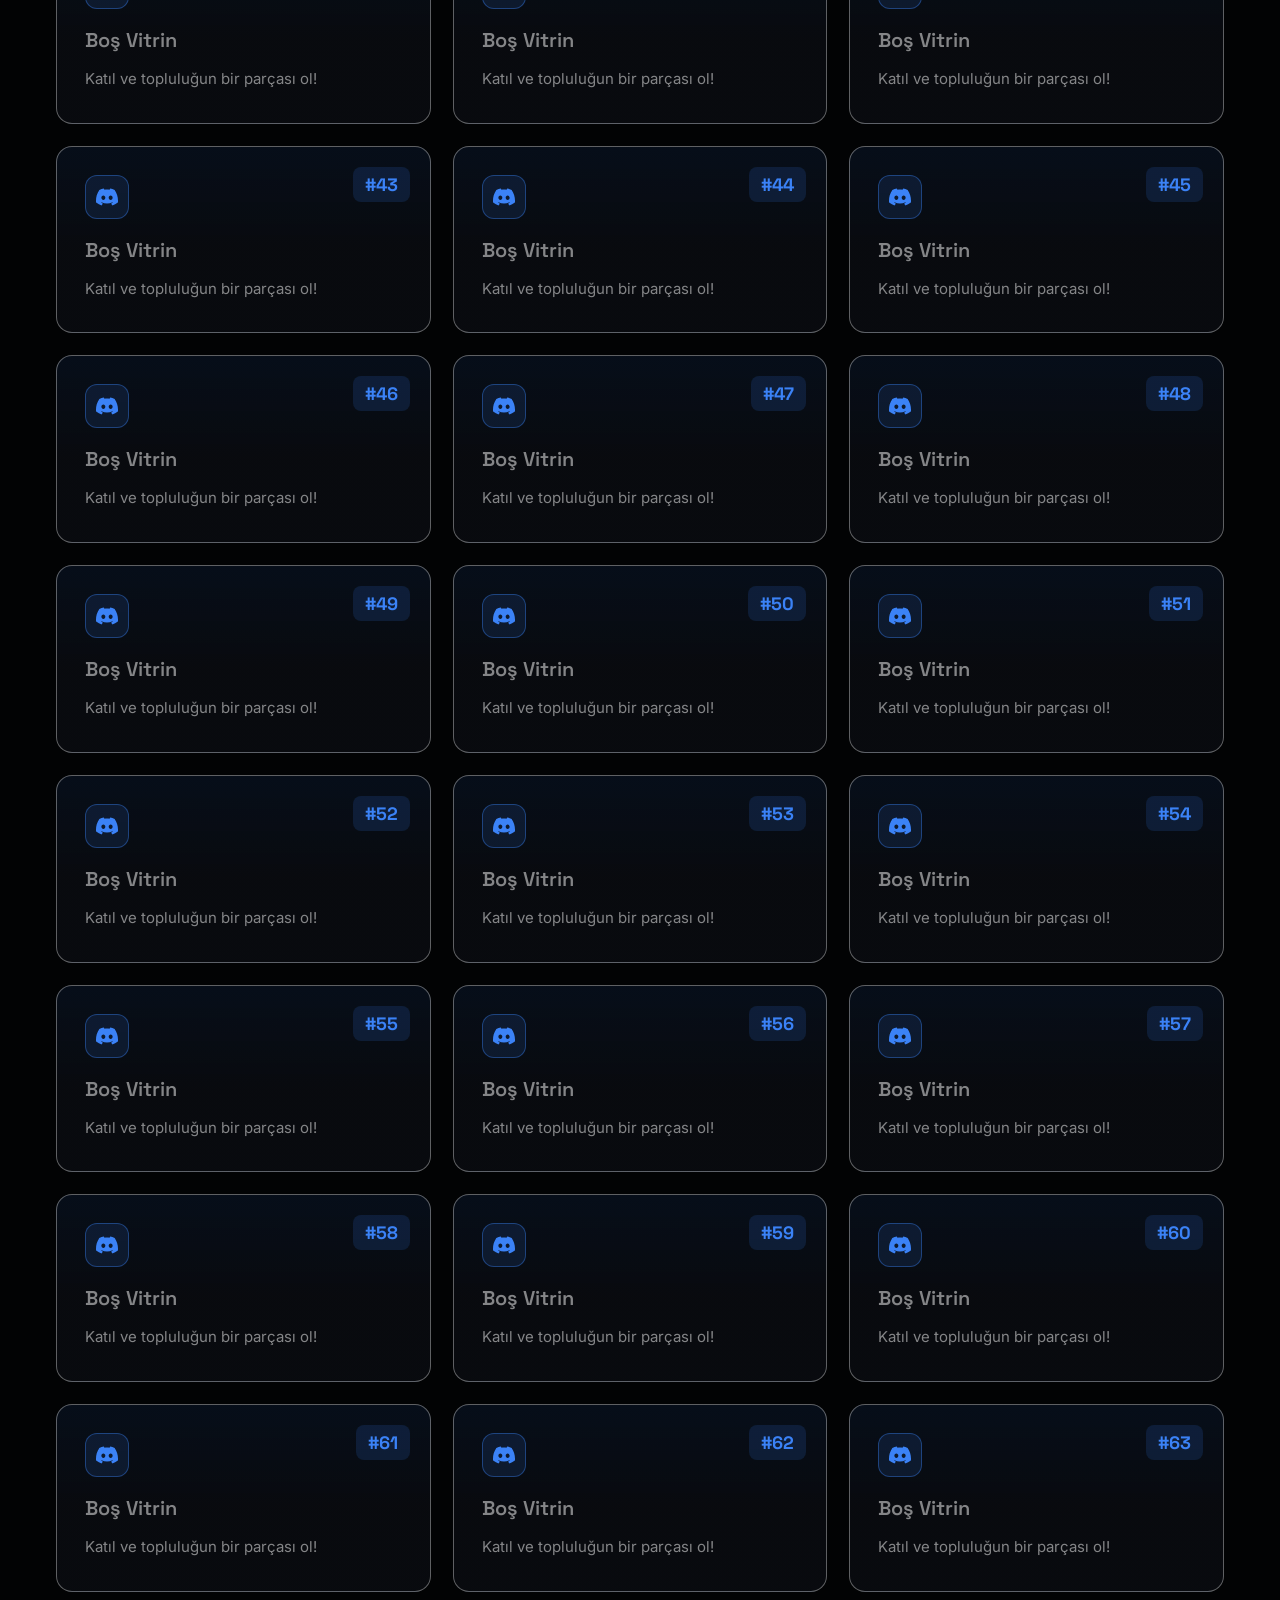
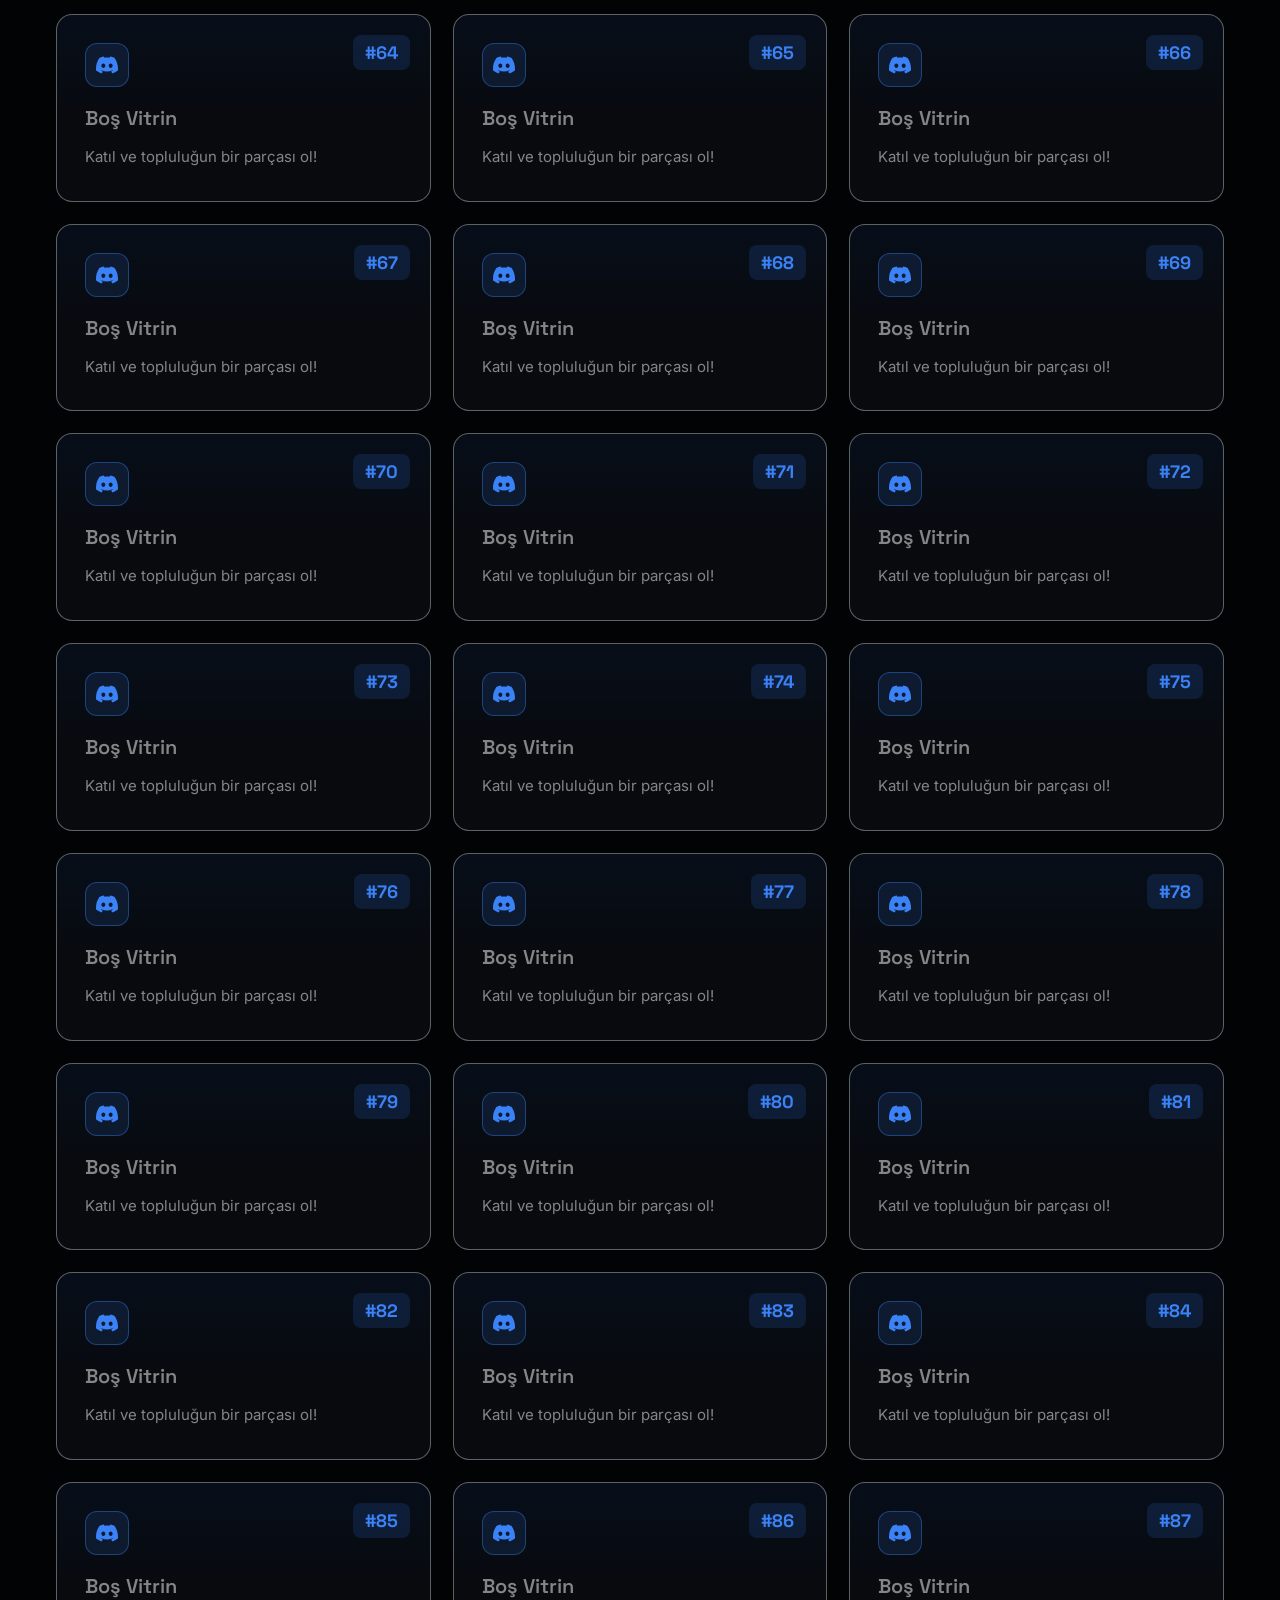
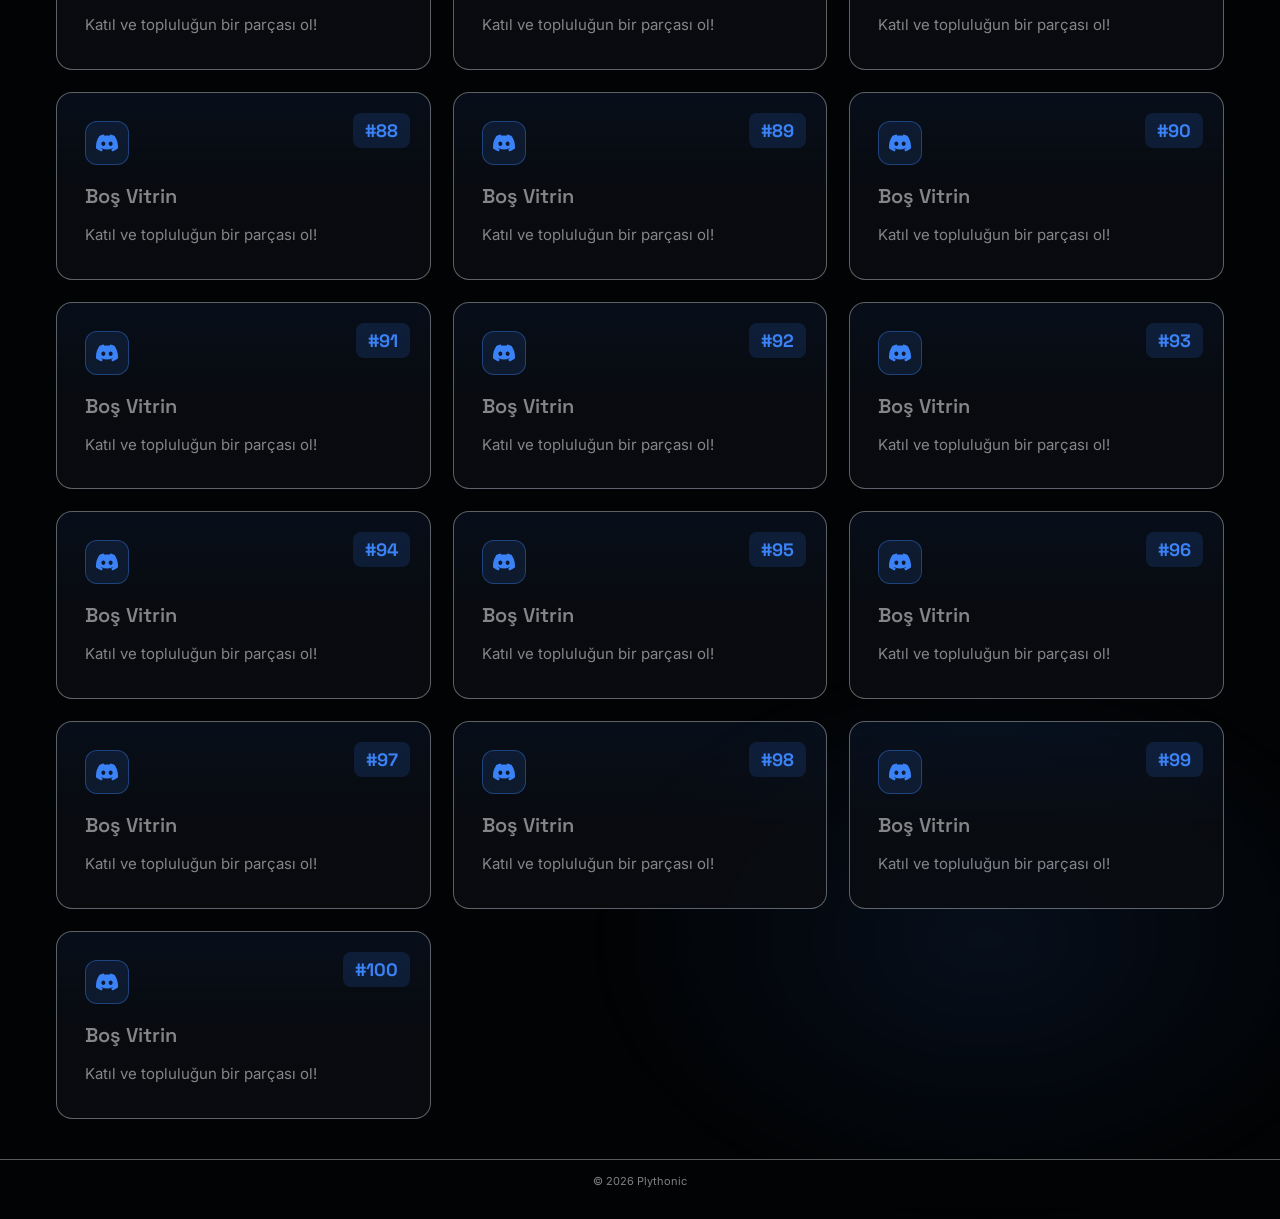
==== commit d5138176: "Update discord.html" ====
--- a/discord.html
+++ b/discord.html
@@ -3,7 +3,7 @@
 <head>
 <meta charset="UTF-8">
 <meta name="viewport" content="width=device-width, initial-scale=1.0">
-<title>Discord Servers - Plythonic</title>
+<title>Plythonic - Discord</title>
 <meta name="description" content="Plythonic Discord Servers">
 <link rel="icon" type="image/png" href="logo.png" id="faviconLink">
 <link rel="preconnect" href="https://fonts.googleapis.com">
@@ -223,7 +223,11 @@
     var filtered = currentData;
     if (query !== '') {
       filtered = currentData.filter(function(item) {
-        return item.name.toLowerCase().indexOf(query) !== -1;
+        var lang = window.currentLang || 'tr';
+        var dict = window.translations[lang] || window.translations.tr;
+        var name = dict.empty_showcase.toLowerCase();
+        var numberStr = item.number.toString();
+        return name.indexOf(query) !== -1 || numberStr.indexOf(query) !== -1 || ('#' + numberStr).indexOf(query) !== -1;
       });
     }
     renderItems(filtered, currentTab === 'servers' ? 'server' : 'bot');
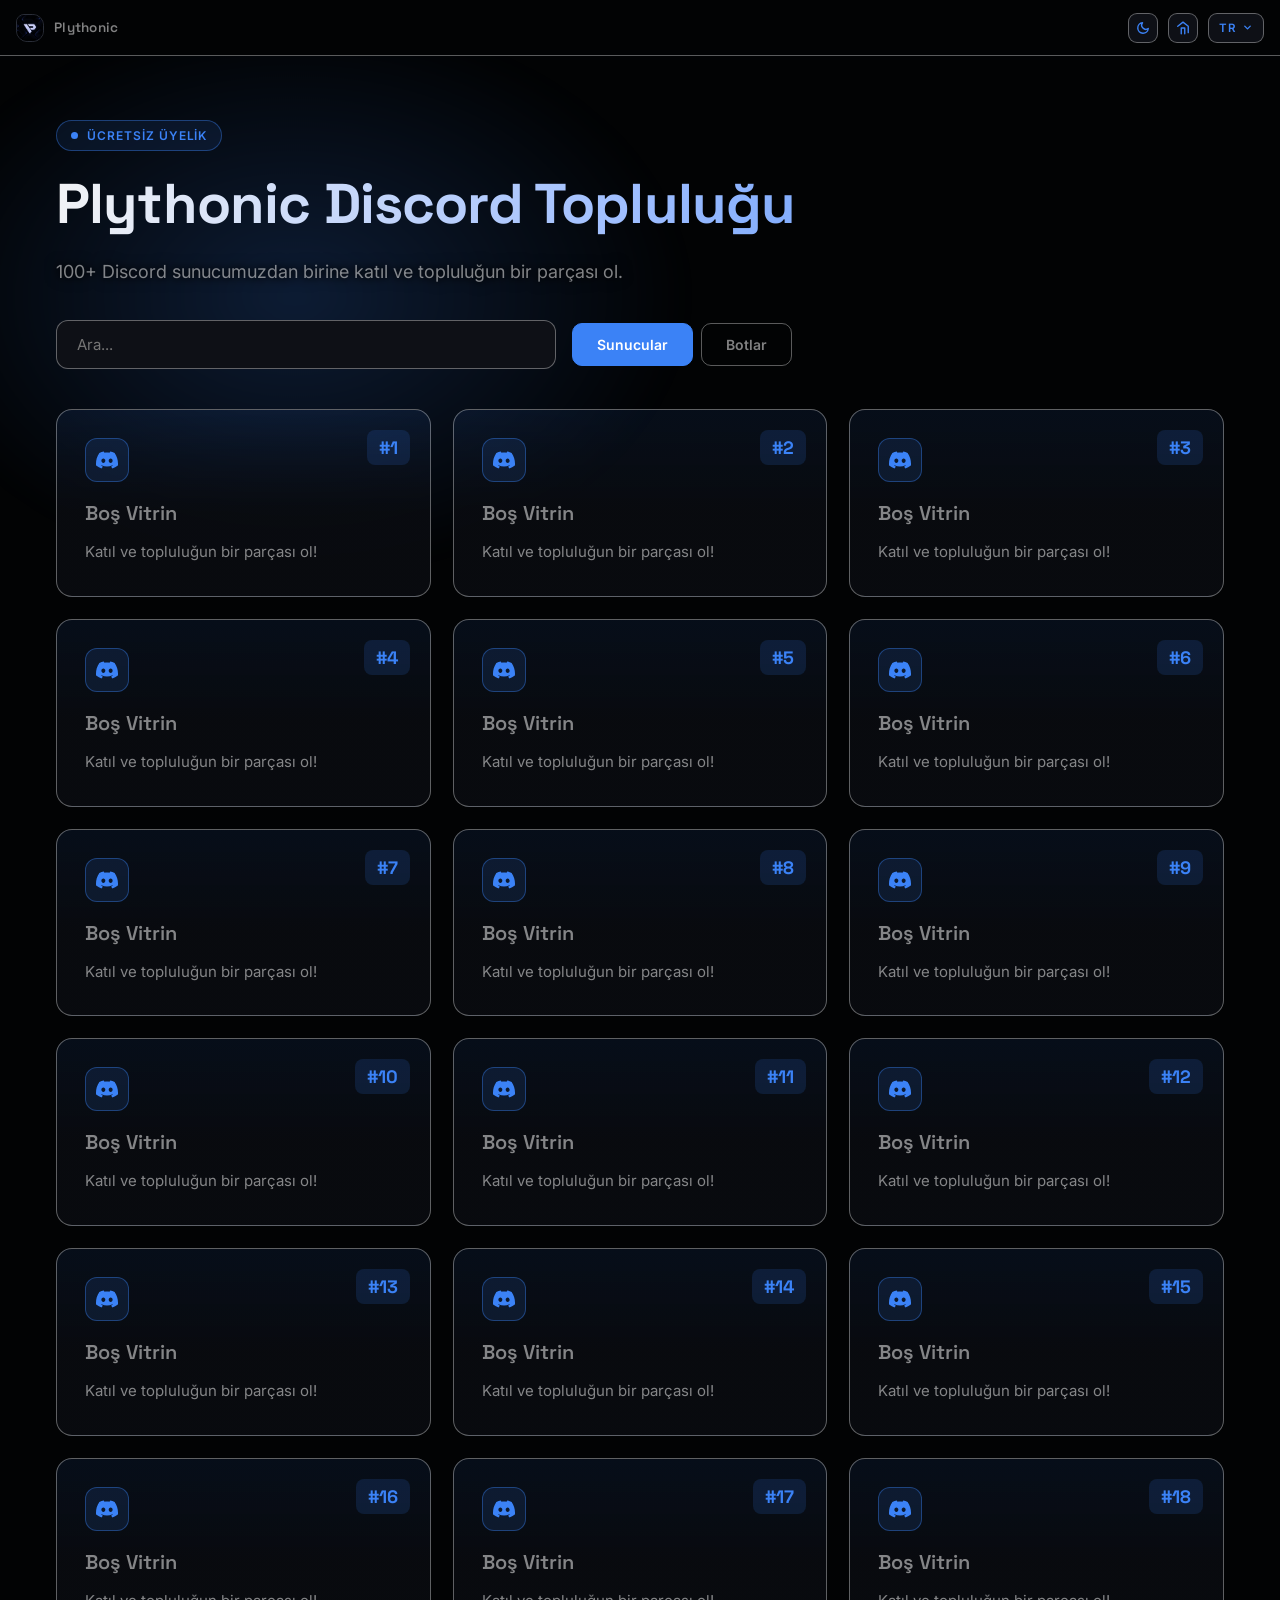
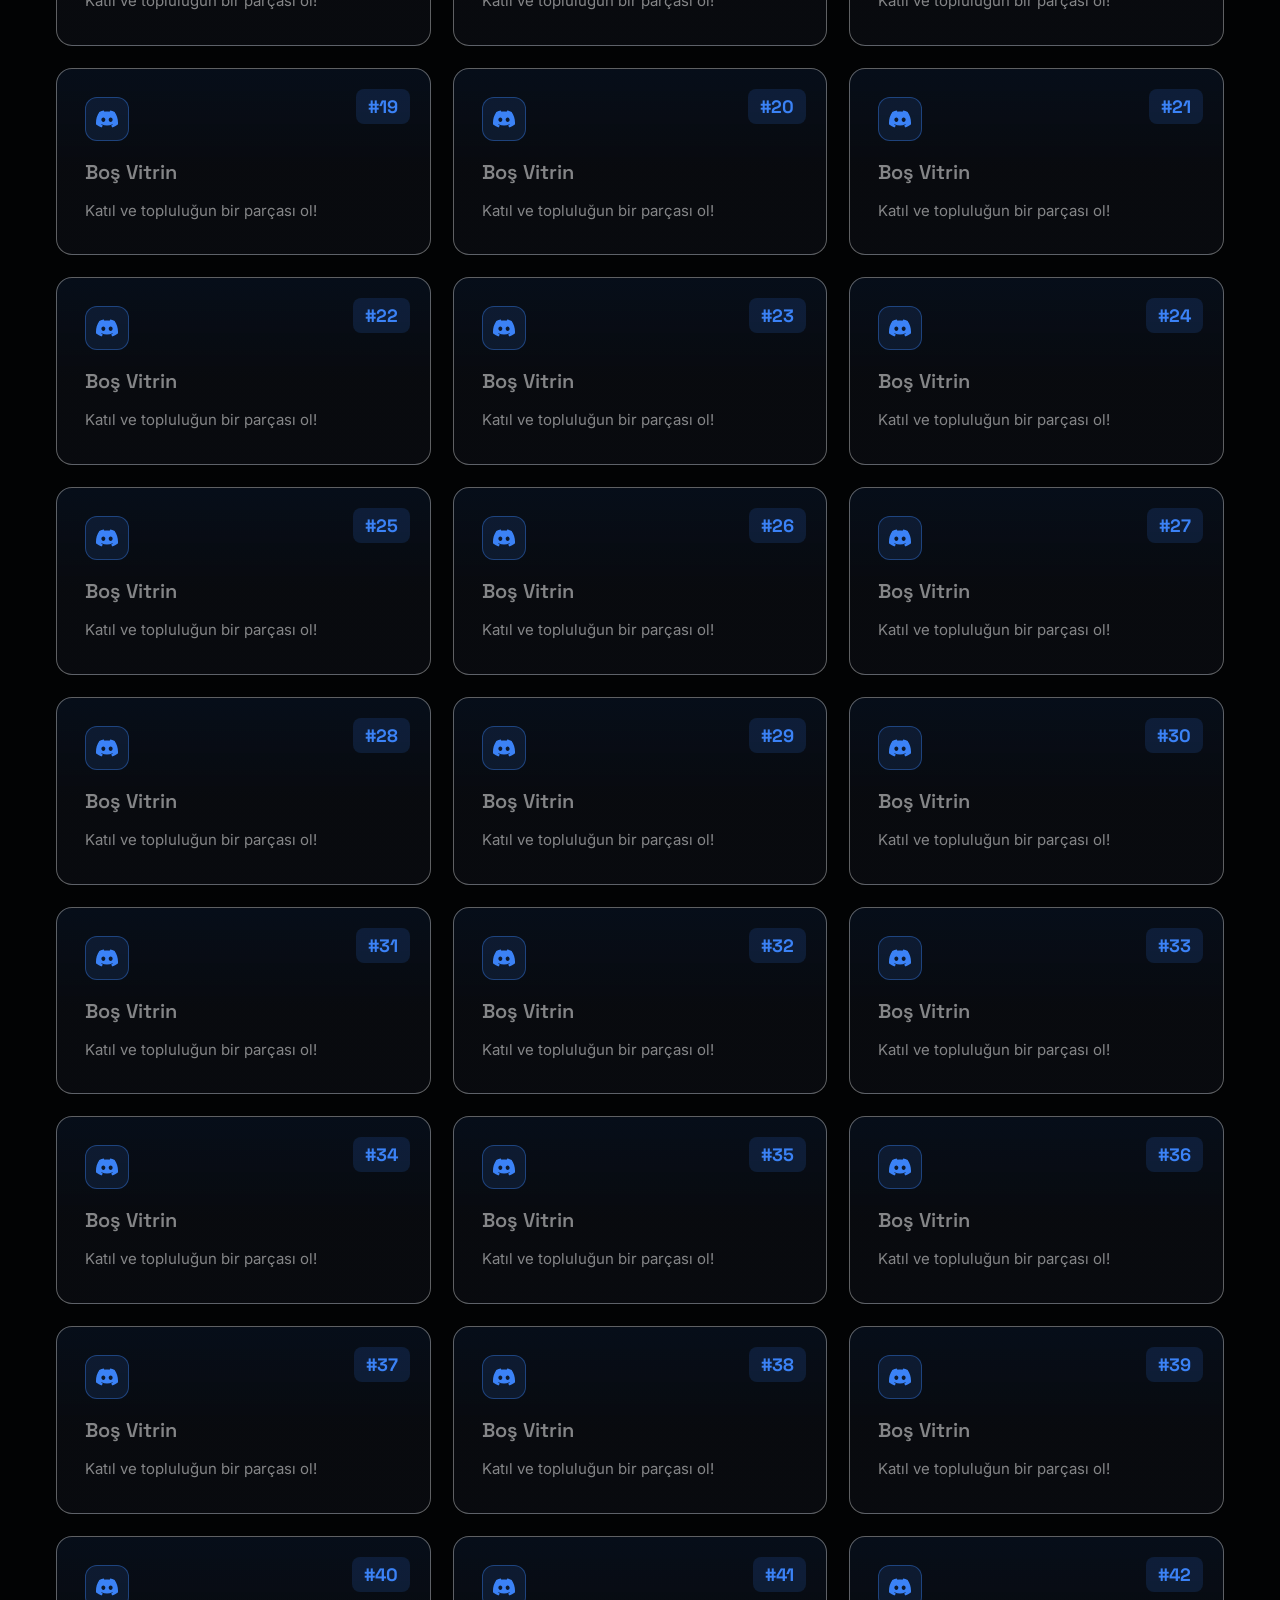
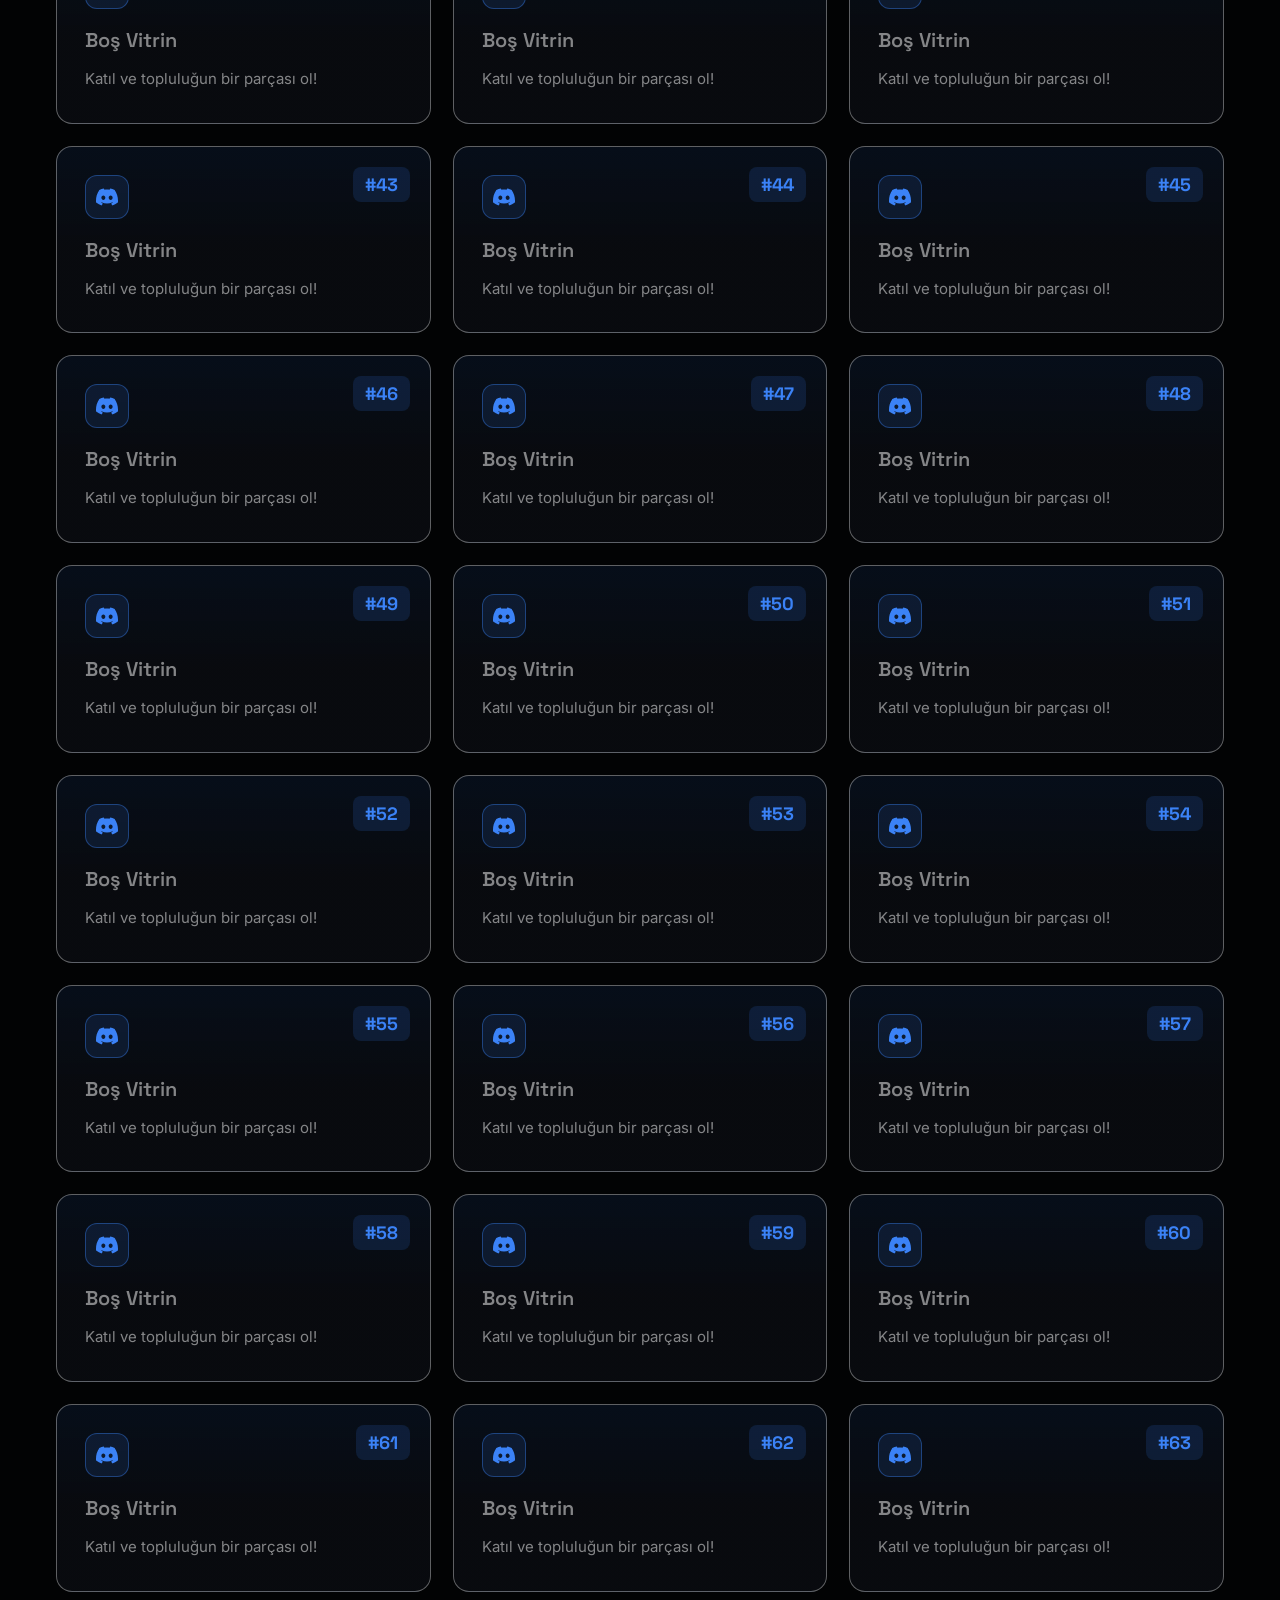
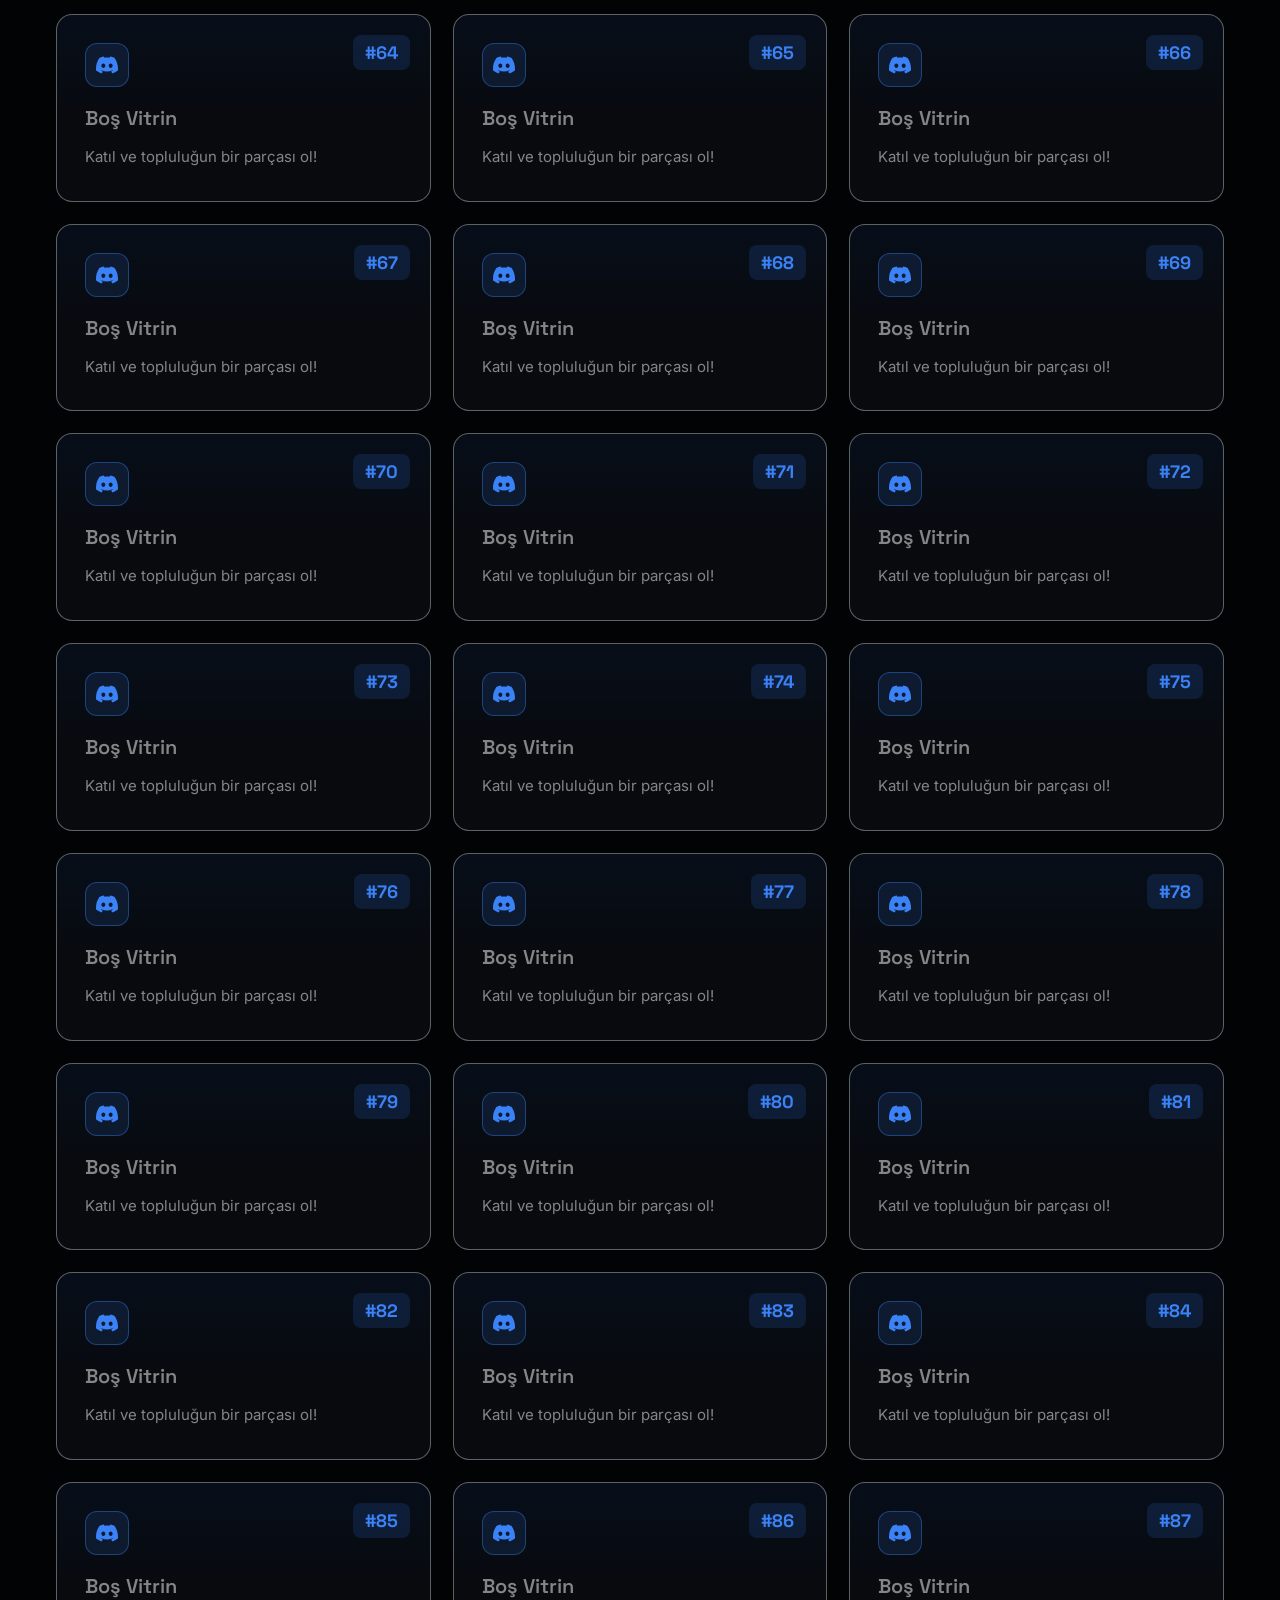
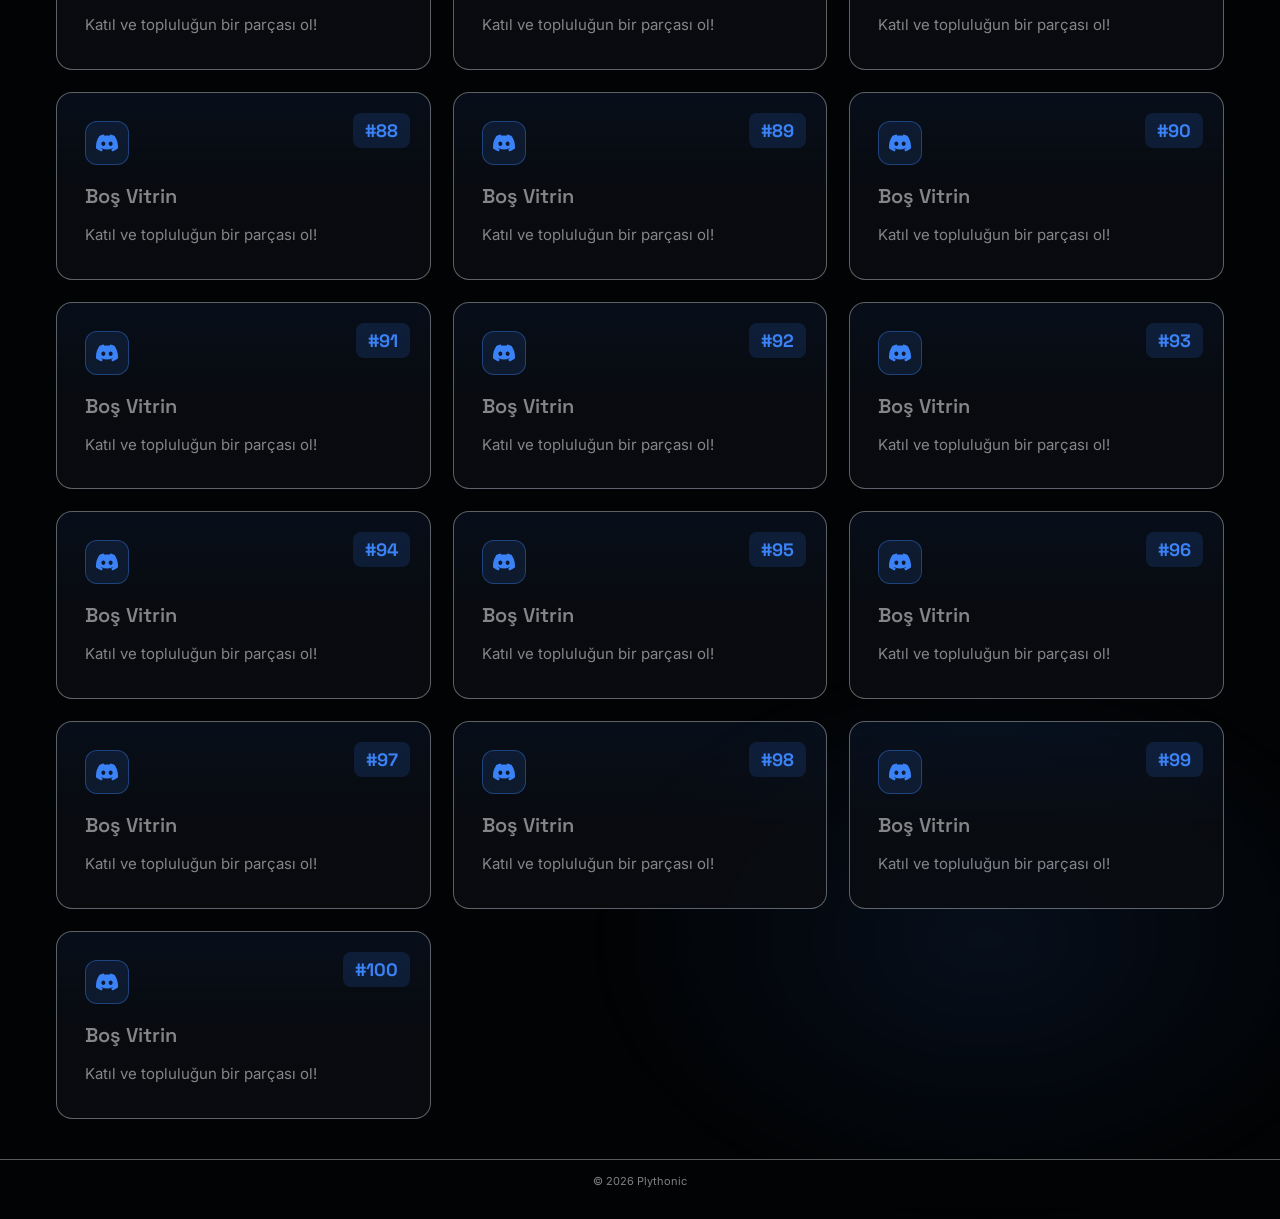
==== commit 648b30d9: "Update discord.html" ====
--- a/discord.html
+++ b/discord.html
@@ -3,7 +3,7 @@
 <head>
 <meta charset="UTF-8">
 <meta name="viewport" content="width=device-width, initial-scale=1.0">
-<title>Plythonic - Discord</title>
+<title>Discord Servers - Plythonic</title>
 <meta name="description" content="Plythonic Discord Servers">
 <link rel="icon" type="image/png" href="logo.png" id="faviconLink">
 <link rel="preconnect" href="https://fonts.googleapis.com">
@@ -53,10 +53,10 @@
         <h1>Plythonic Discord Topluluğu</h1>
         <p class="lead">100+ Discord sunucumuzdan birine katıl ve topluluğun bir parçası ol.</p>
         <div style="margin-top:32px;display:flex;align-items:center;gap:16px;flex-wrap:wrap;">
-          <input type="text" id="searchInput" placeholder="Ara..." style="flex:1;min-width:280px;max-width:500px;padding:14px 20px;border-radius:12px;background:var(--panel-solid);border:1px solid rgba(255,255,255,.35);color:var(--ink);font-family:var(--font-b);font-size:15px;transition:border-color .2s,box-shadow .2s;">
+          <input type="text" id="searchInput" placeholder="Ara..." class="discord-search-input">
           <div style="display:flex;gap:8px;">
-            <button id="tabServers" class="tab-btn active" style="padding:12px 24px;border-radius:10px;background:var(--blue);color:#fff;border:1px solid var(--blue);font-family:var(--font-b);font-weight:600;font-size:14px;cursor:pointer;transition:all .2s;">Sunucular</button>
-            <button id="tabBots" class="tab-btn" style="padding:12px 24px;border-radius:10px;background:transparent;color:var(--soft);border:1px solid rgba(255,255,255,.35);font-family:var(--font-b);font-weight:600;font-size:14px;cursor:pointer;transition:all .2s;">Botlar</button>
+            <button id="tabServers" class="tab-btn active">Sunucular</button>
+            <button id="tabBots" class="tab-btn">Botlar</button>
           </div>
         </div>
       </div>
@@ -244,7 +244,8 @@
   });
   
   searchInput.addEventListener('blur', function() {
-    this.style.borderColor = 'rgba(255,255,255,.35)';
+    var isLight = document.documentElement.classList.contains('light');
+    this.style.borderColor = isLight ? 'rgba(0,0,0,.4)' : 'rgba(255,255,255,.35)';
     this.style.boxShadow = 'none';
   });
   
@@ -256,14 +257,7 @@
     currentTab = 'servers';
     currentData = discordServers;
     
-    tabServers.style.background = '#3B82F6';
-    tabServers.style.color = '#fff';
-    tabServers.style.borderColor = '#3B82F6';
     tabServers.classList.add('active');
-    
-    tabBots.style.background = 'transparent';
-    tabBots.style.color = 'var(--soft)';
-    tabBots.style.borderColor = 'rgba(255,255,255,.35)';
     tabBots.classList.remove('active');
     
     searchInput.value = '';
@@ -275,14 +269,7 @@
     currentTab = 'bots';
     currentData = discordBots;
     
-    tabBots.style.background = '#3B82F6';
-    tabBots.style.color = '#fff';
-    tabBots.style.borderColor = '#3B82F6';
     tabBots.classList.add('active');
-    
-    tabServers.style.background = 'transparent';
-    tabServers.style.color = 'var(--soft)';
-    tabServers.style.borderColor = 'rgba(255,255,255,.35)';
     tabServers.classList.remove('active');
     
     searchInput.value = '';
@@ -290,7 +277,50 @@
   });
   
   var style = document.createElement('style');
-  style.textContent = '.tab-btn:hover{transform:translateY(-2px);box-shadow:0 4px 12px rgba(59,130,246,.3);}html.light .tab-btn{border-color:rgba(0,0,0,.4);}html.light .tab-btn:not(.active){color:var(--soft);}';
+  style.textContent = `
+    .discord-search-input {
+      flex: 1;
+      min-width: 280px;
+      max-width: 500px;
+      padding: 14px 20px;
+      border-radius: 12px;
+      background: var(--panel-solid);
+      border: 1px solid rgba(255,255,255,.35);
+      color: var(--ink);
+      font-family: var(--font-b);
+      font-size: 15px;
+      transition: border-color .2s, box-shadow .2s;
+    }
+    html.light .discord-search-input {
+      border: 1px solid rgba(0,0,0,.4);
+    }
+    .tab-btn {
+      padding: 12px 24px;
+      border-radius: 10px;
+      font-family: var(--font-b);
+      font-weight: 600;
+      font-size: 14px;
+      cursor: pointer;
+      transition: all .2s;
+    }
+    .tab-btn.active {
+      background: #3B82F6;
+      color: #fff;
+      border: 1px solid #3B82F6;
+    }
+    .tab-btn:not(.active) {
+      background: transparent;
+      color: var(--soft);
+      border: 1px solid rgba(255,255,255,.35);
+    }
+    html.light .tab-btn:not(.active) {
+      border-color: rgba(0,0,0,.4);
+    }
+    .tab-btn:hover {
+      transform: translateY(-2px);
+      box-shadow: 0 4px 12px rgba(59,130,246,.3);
+    }
+  `;
   document.head.appendChild(style);
 })();
 </script>
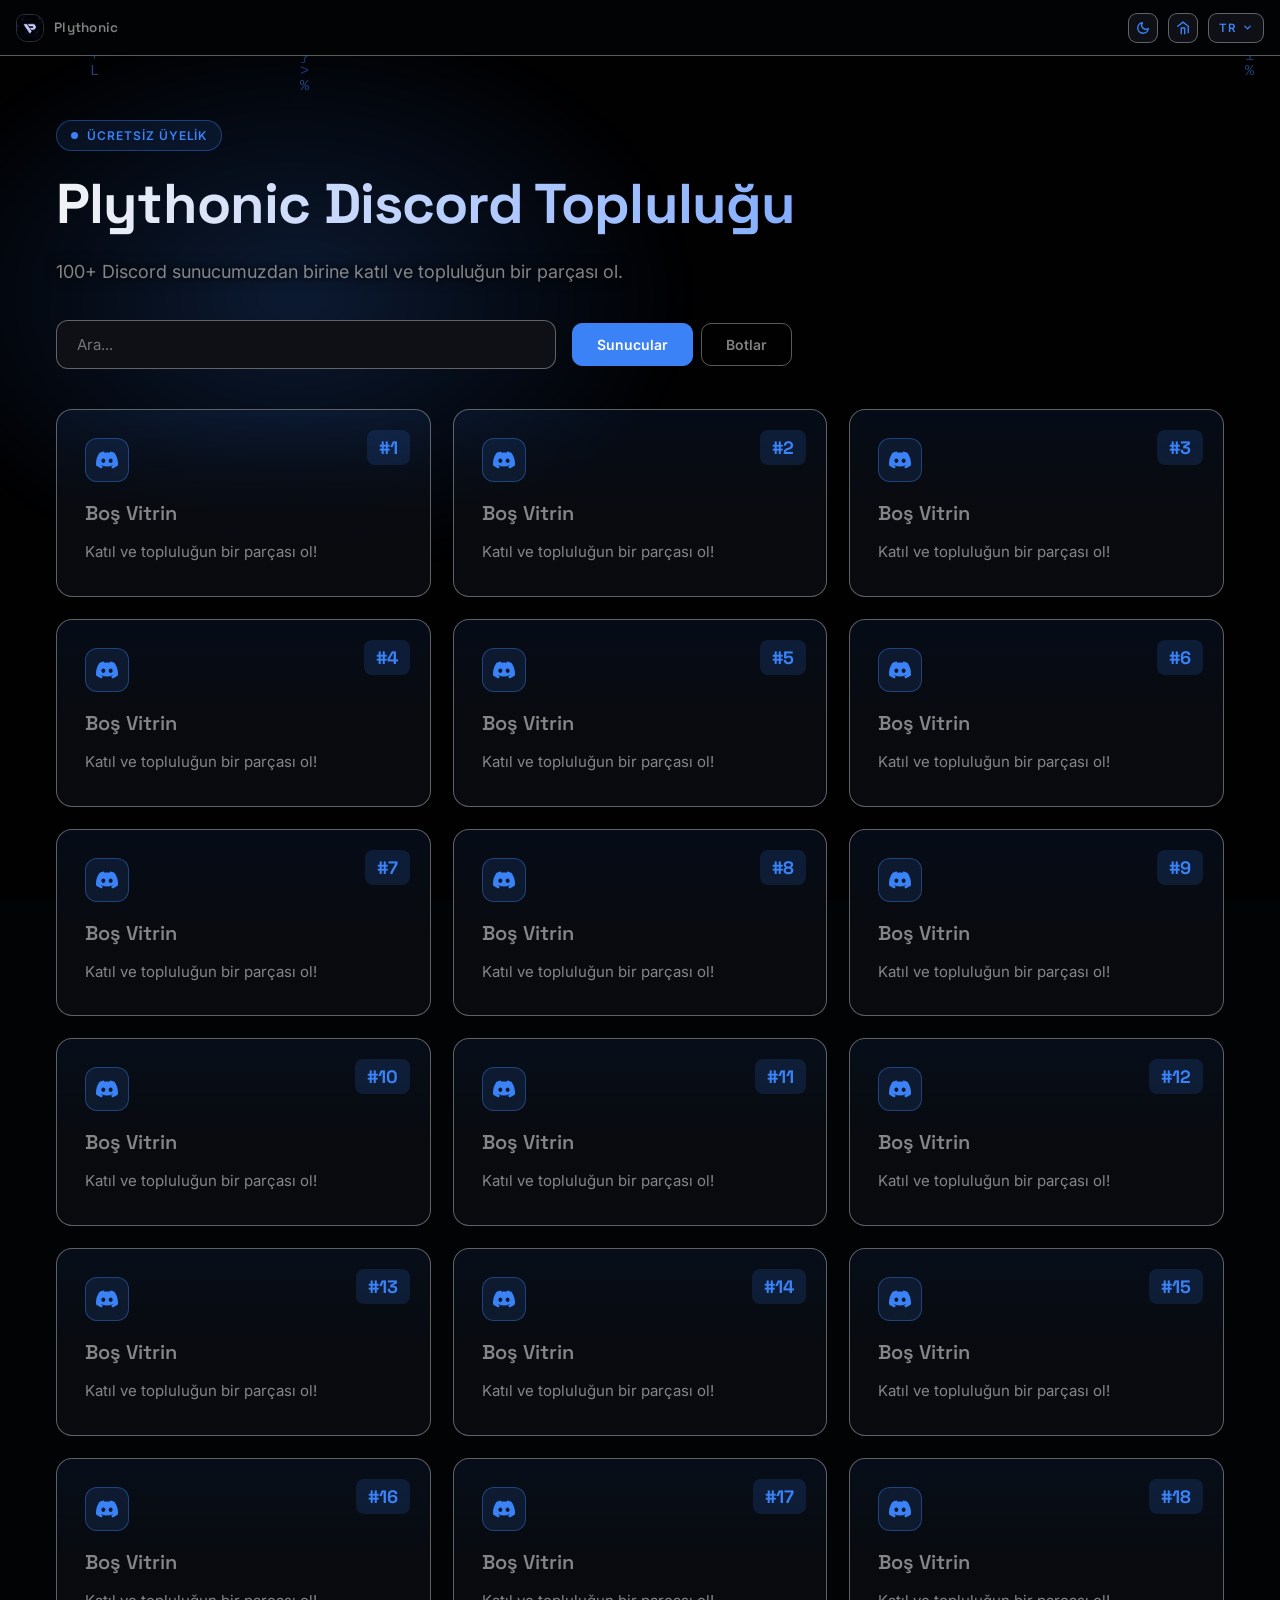
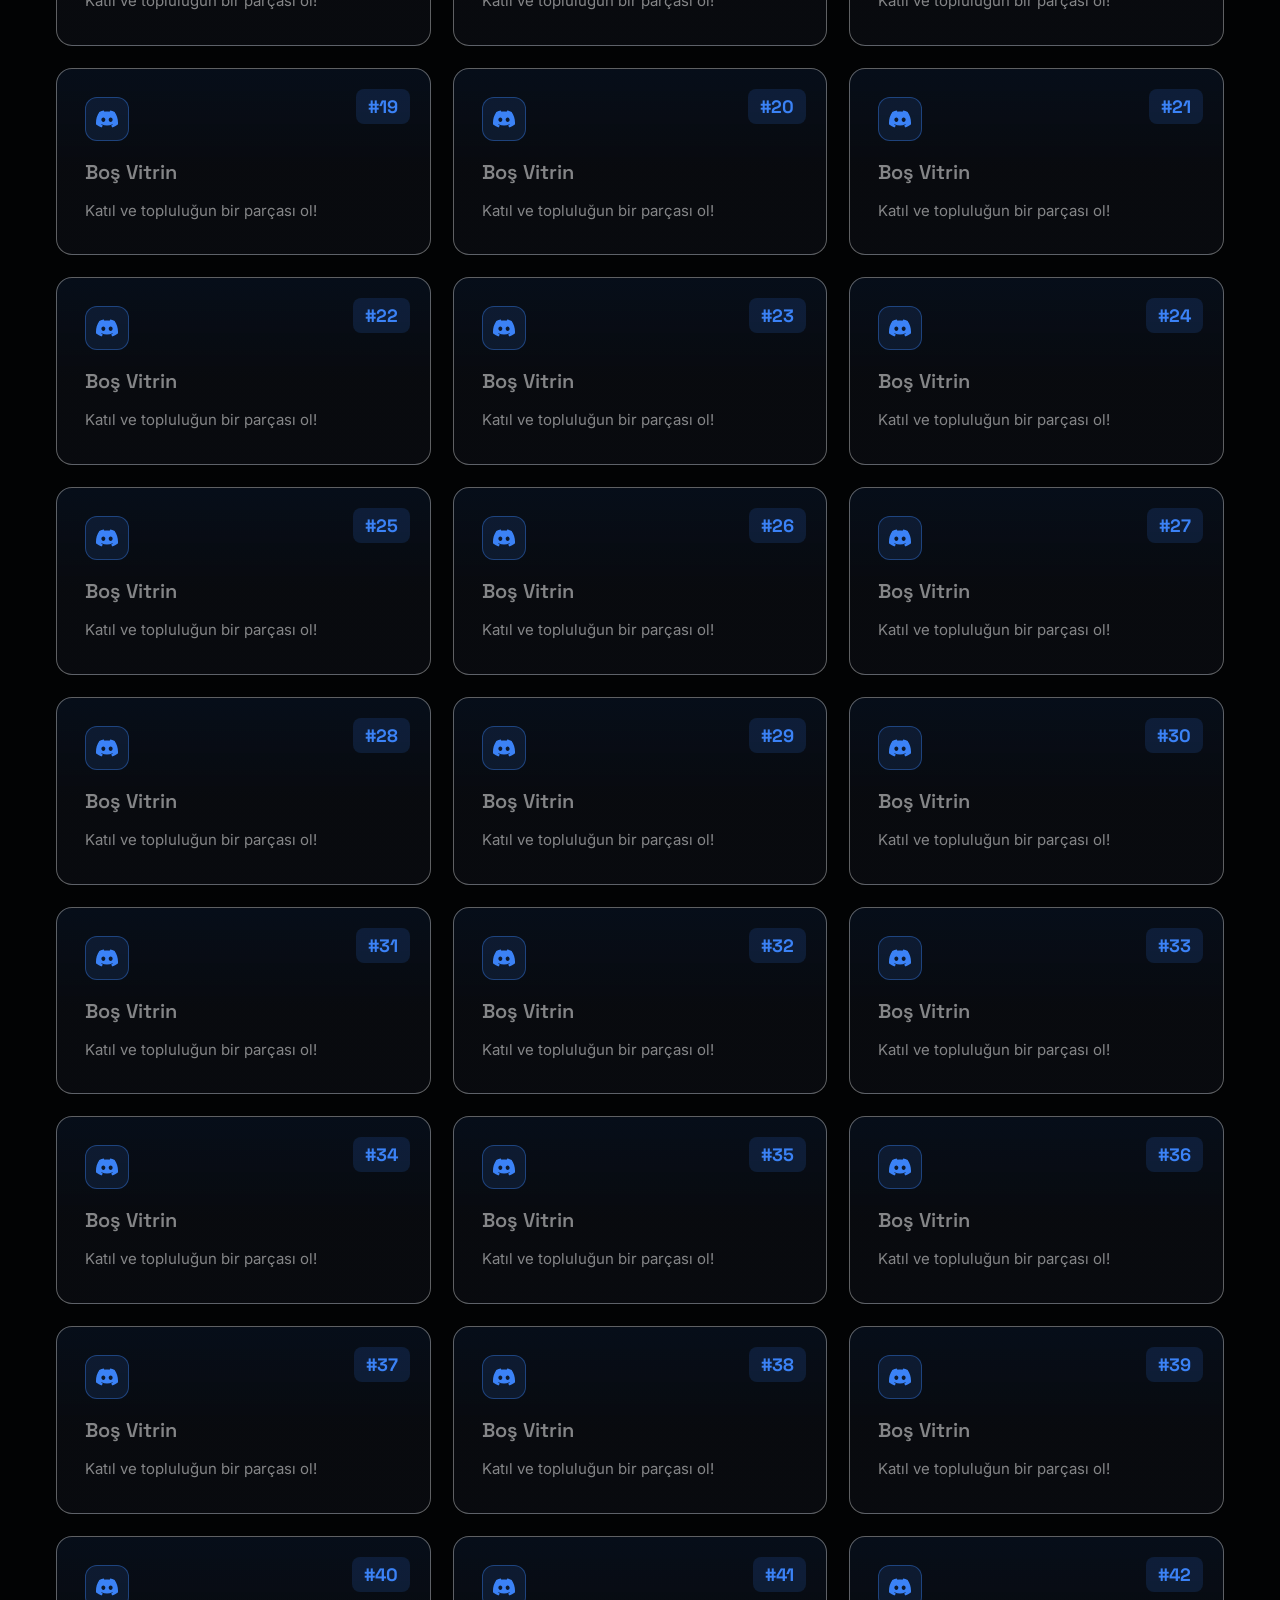
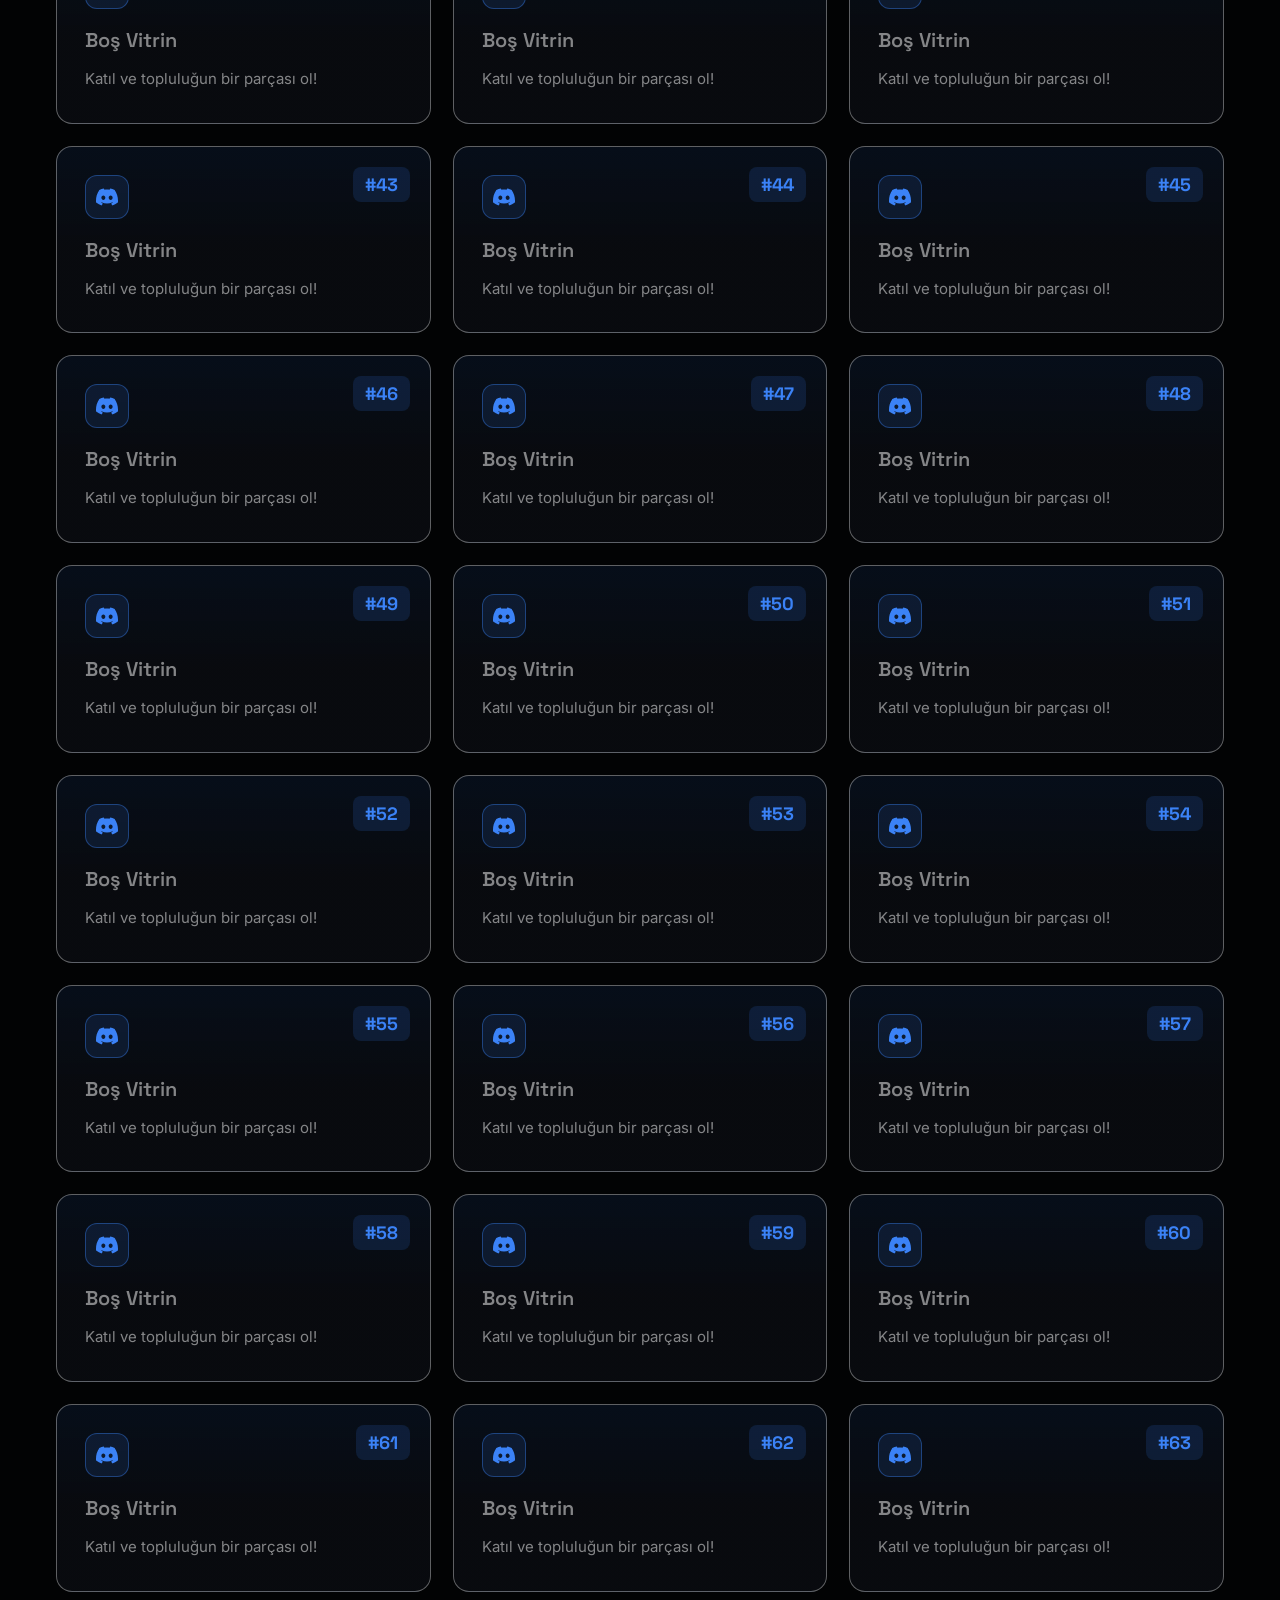
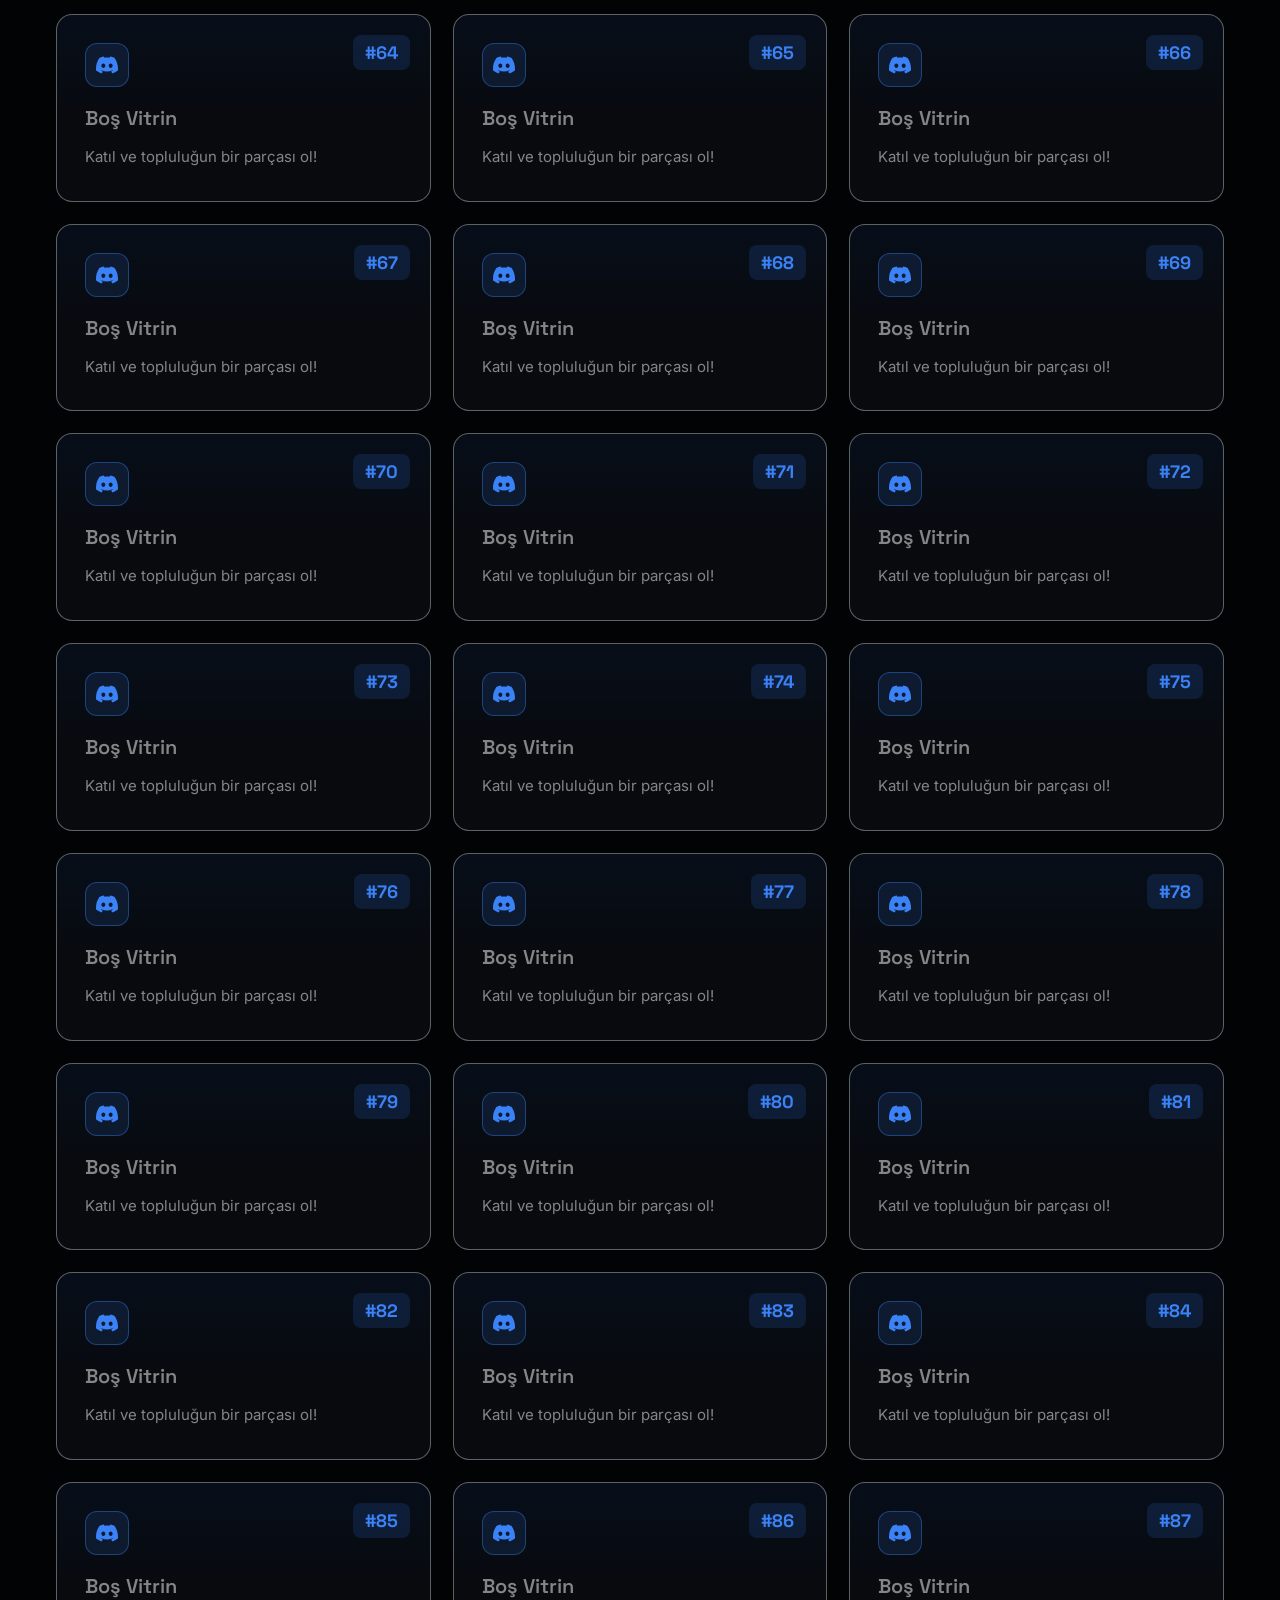
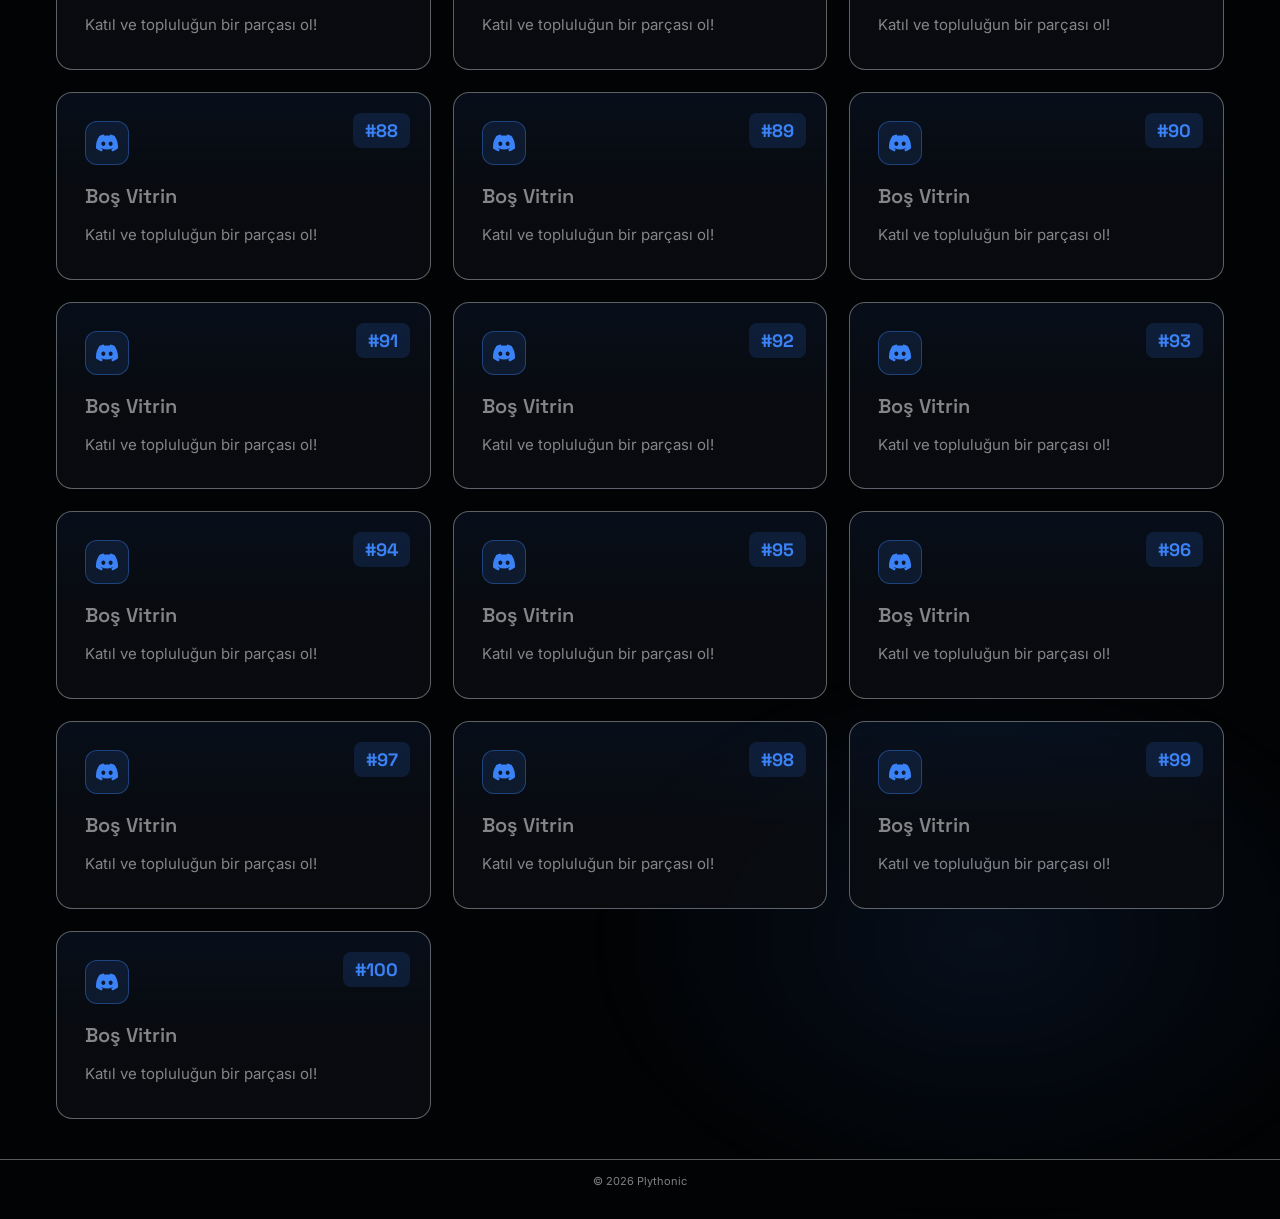
==== commit e7649c69: "Update discord.html" ====
--- a/discord.html
+++ b/discord.html
@@ -3,7 +3,7 @@
 <head>
 <meta charset="UTF-8">
 <meta name="viewport" content="width=device-width, initial-scale=1.0">
-<title>Discord Servers - Plythonic</title>
+<title>Plythonic - Discord</title>
 <meta name="description" content="Plythonic Discord Servers">
 <link rel="icon" type="image/png" href="logo.png" id="faviconLink">
 <link rel="preconnect" href="https://fonts.googleapis.com">
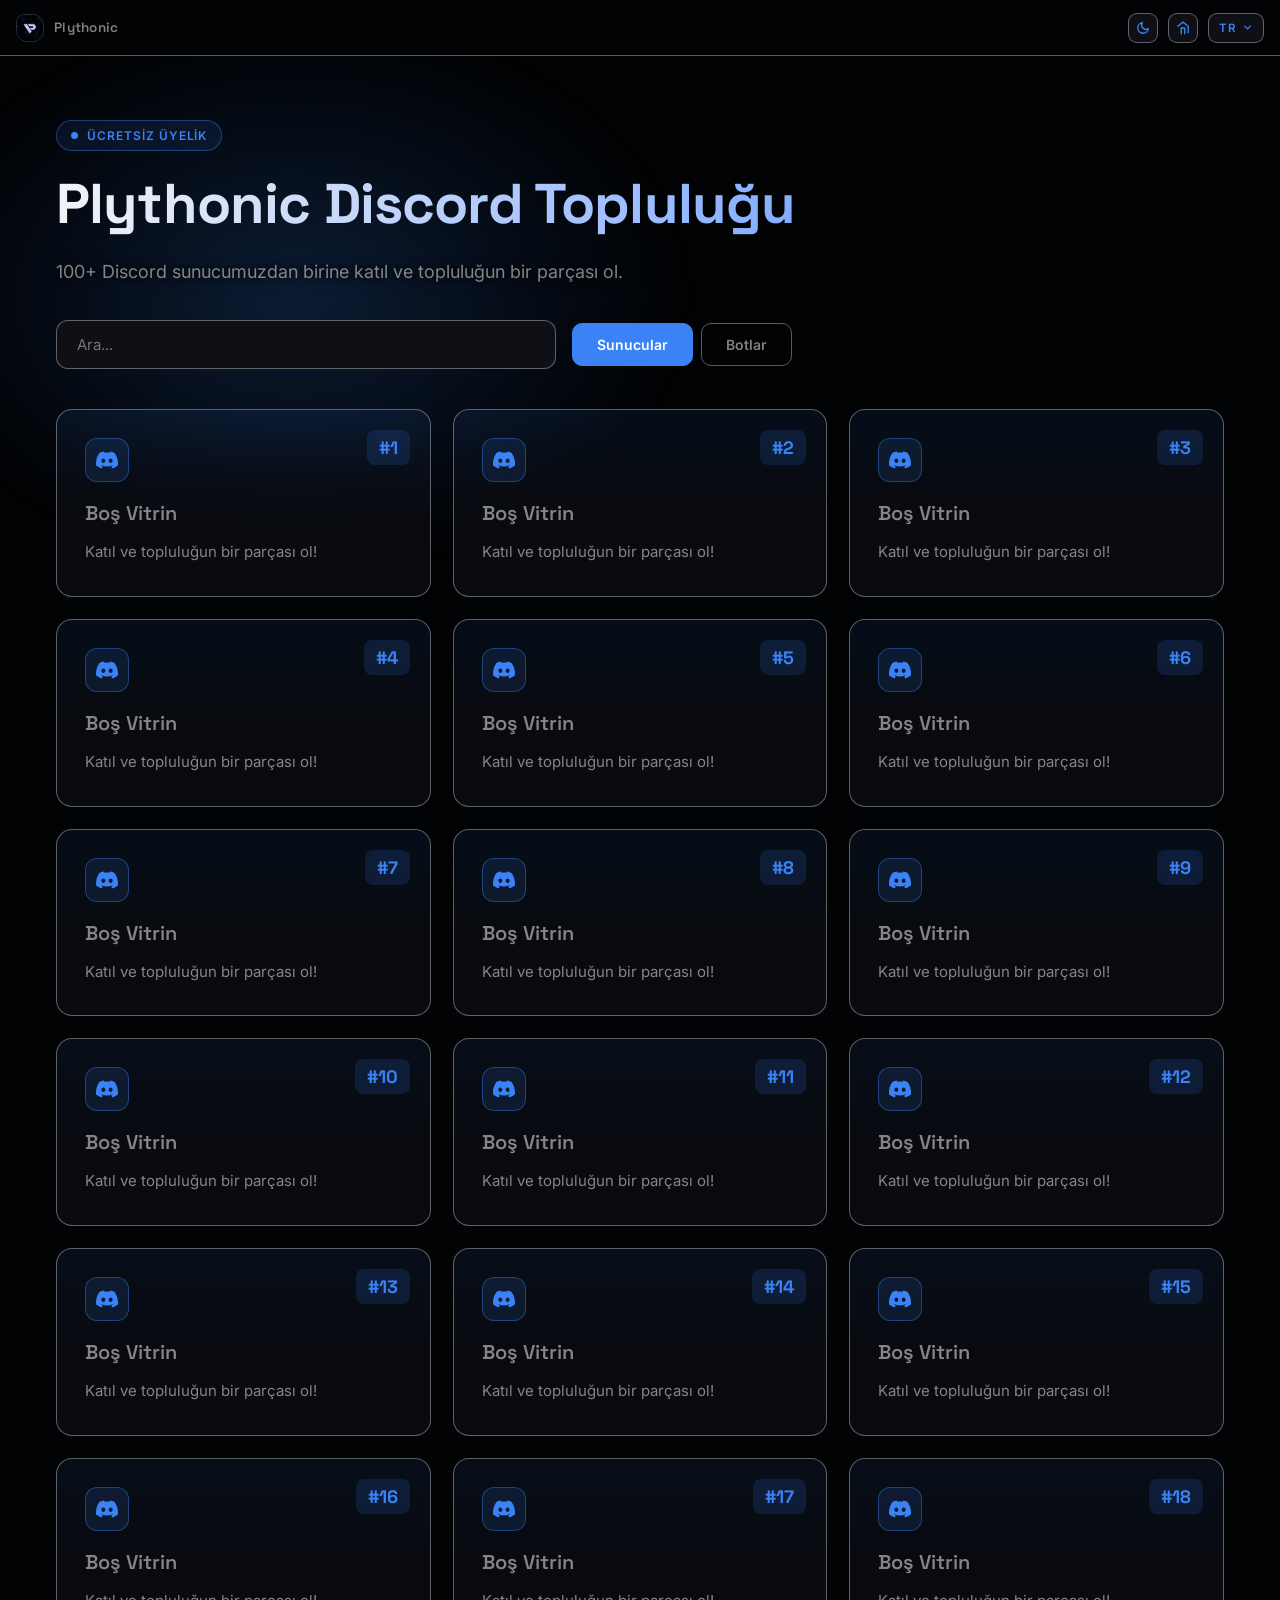
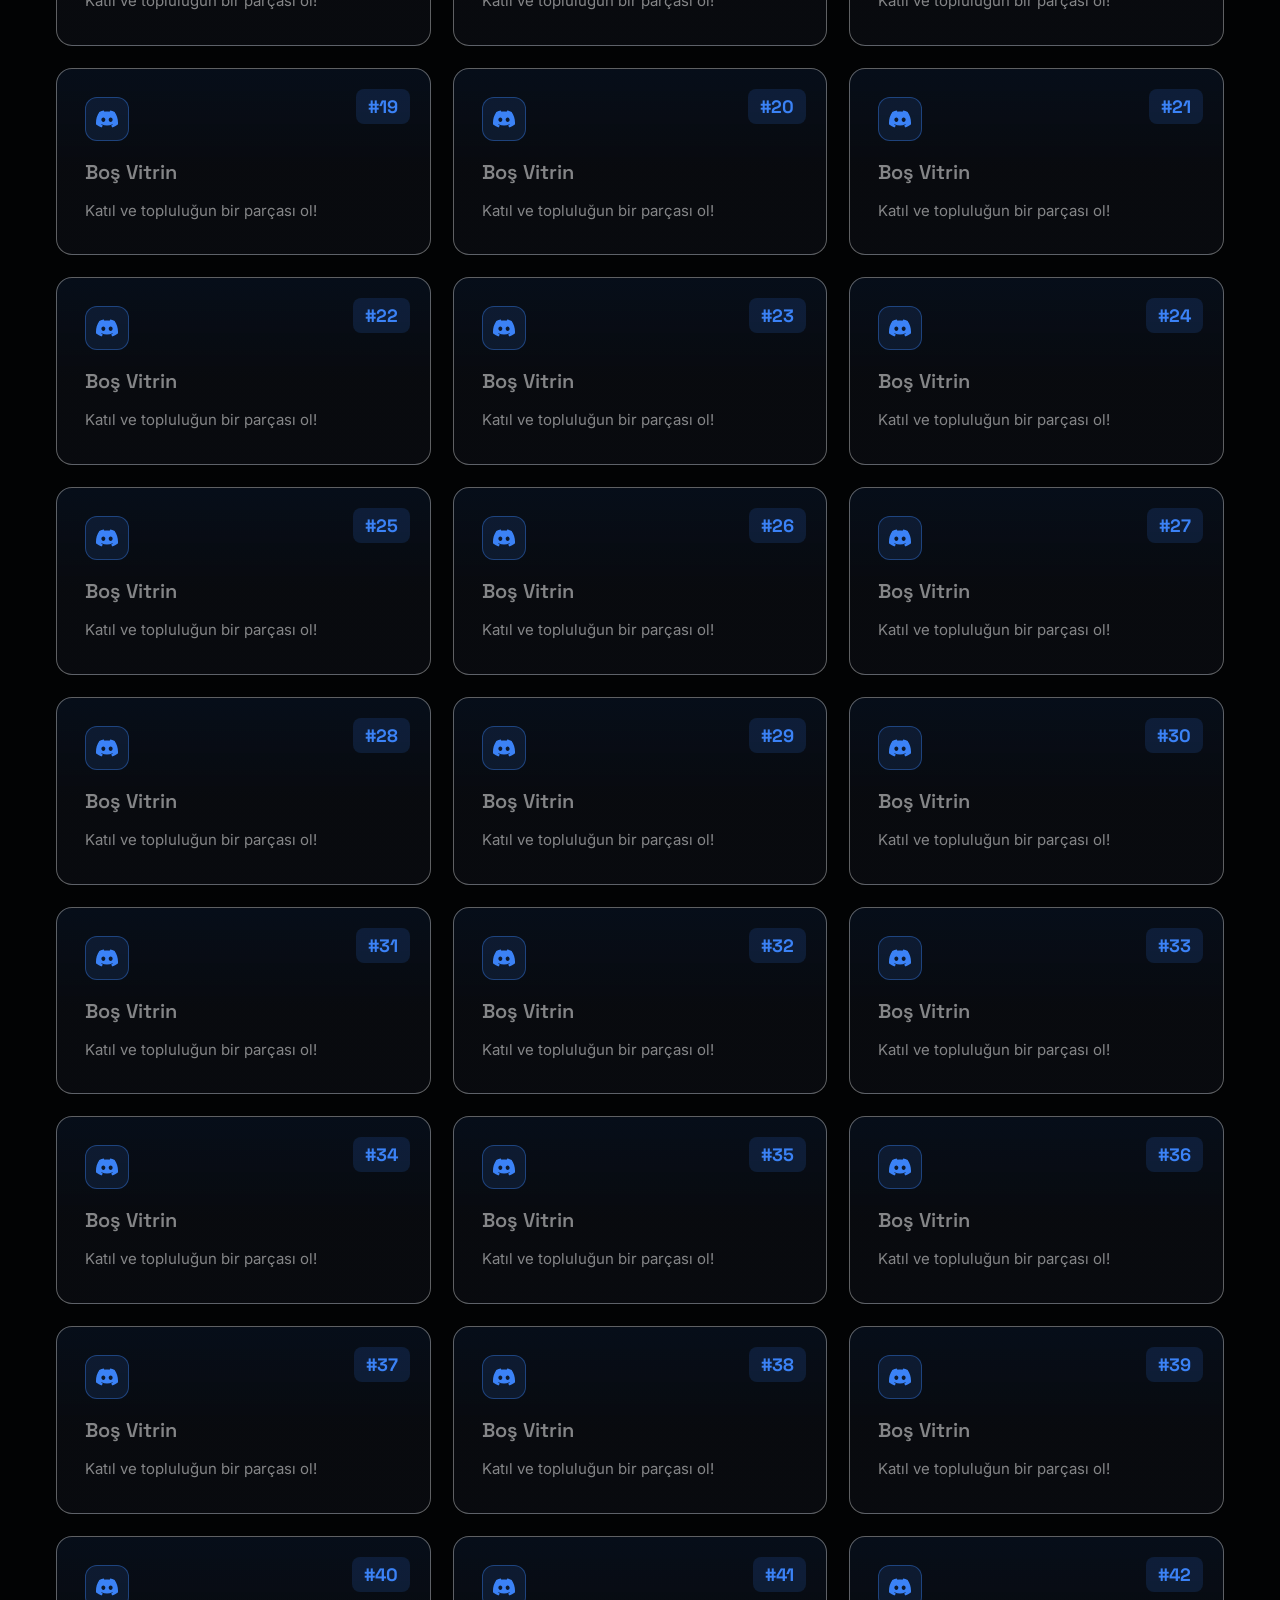
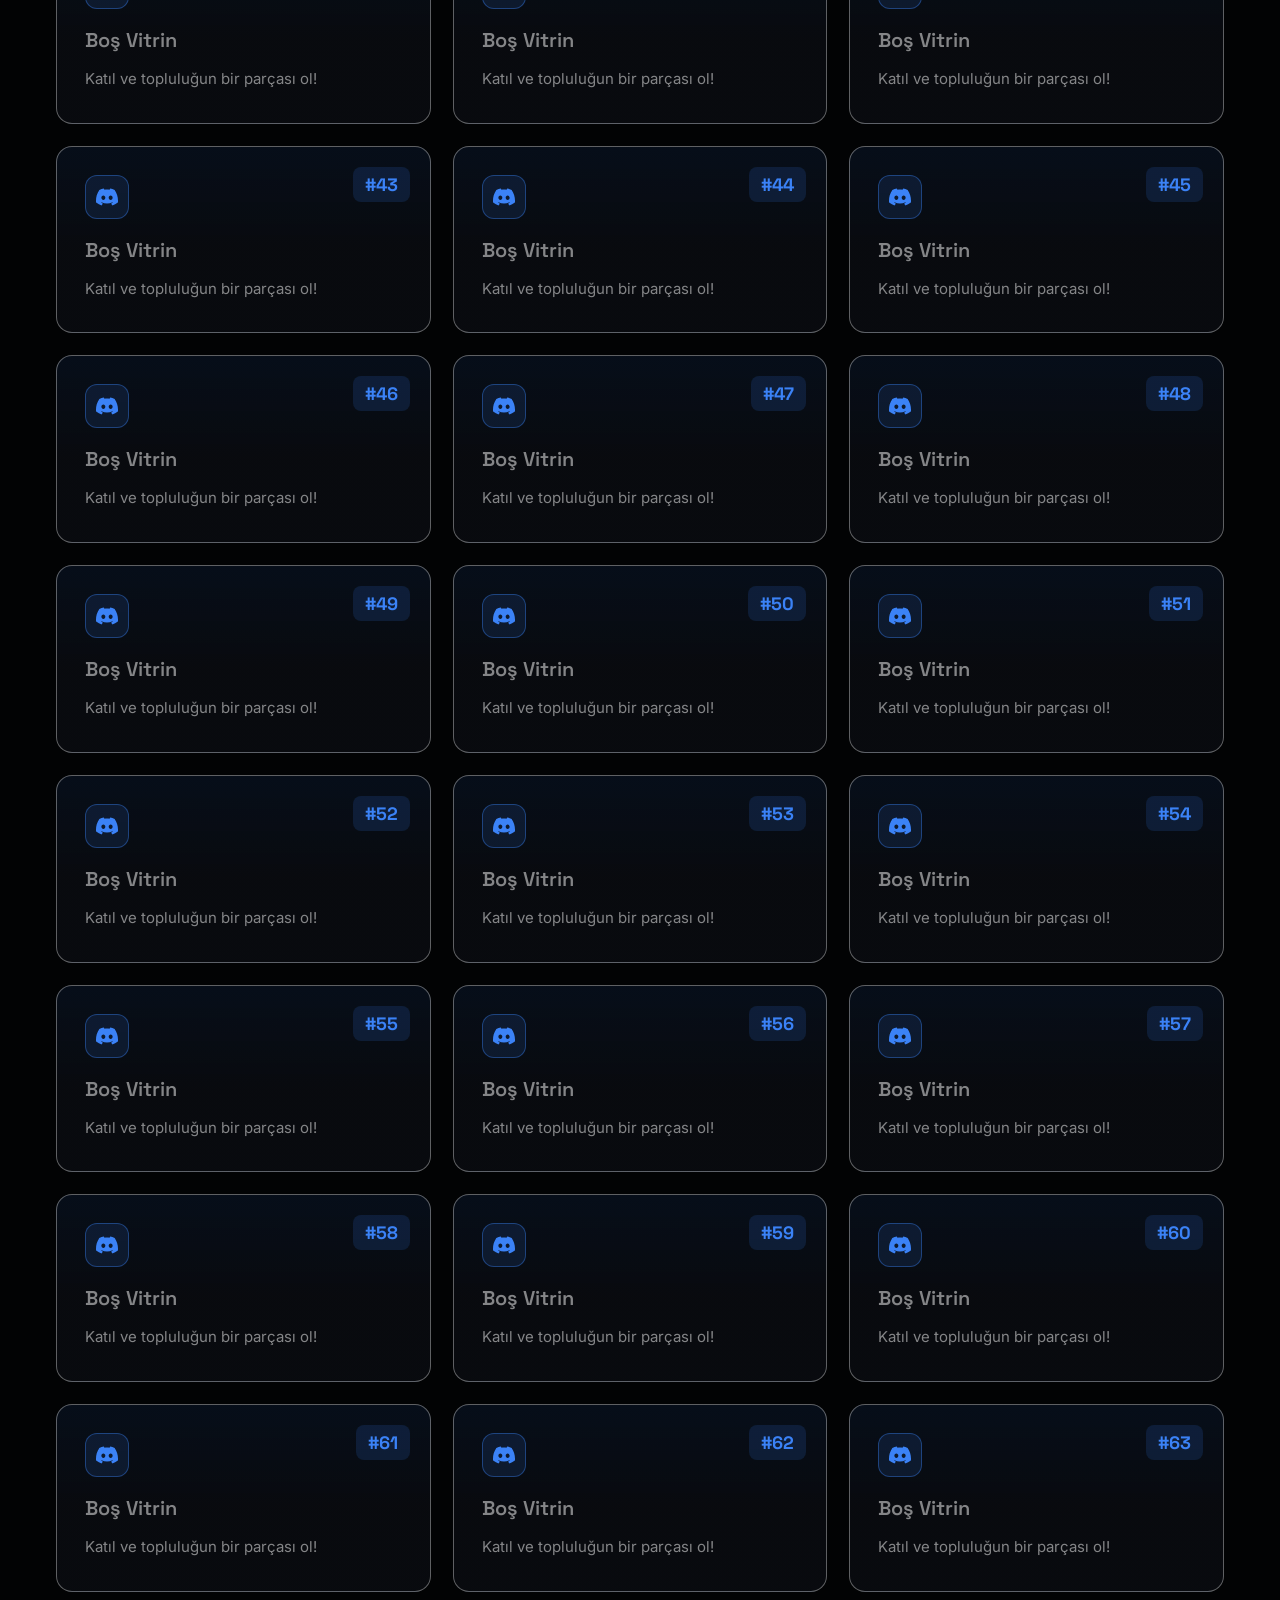
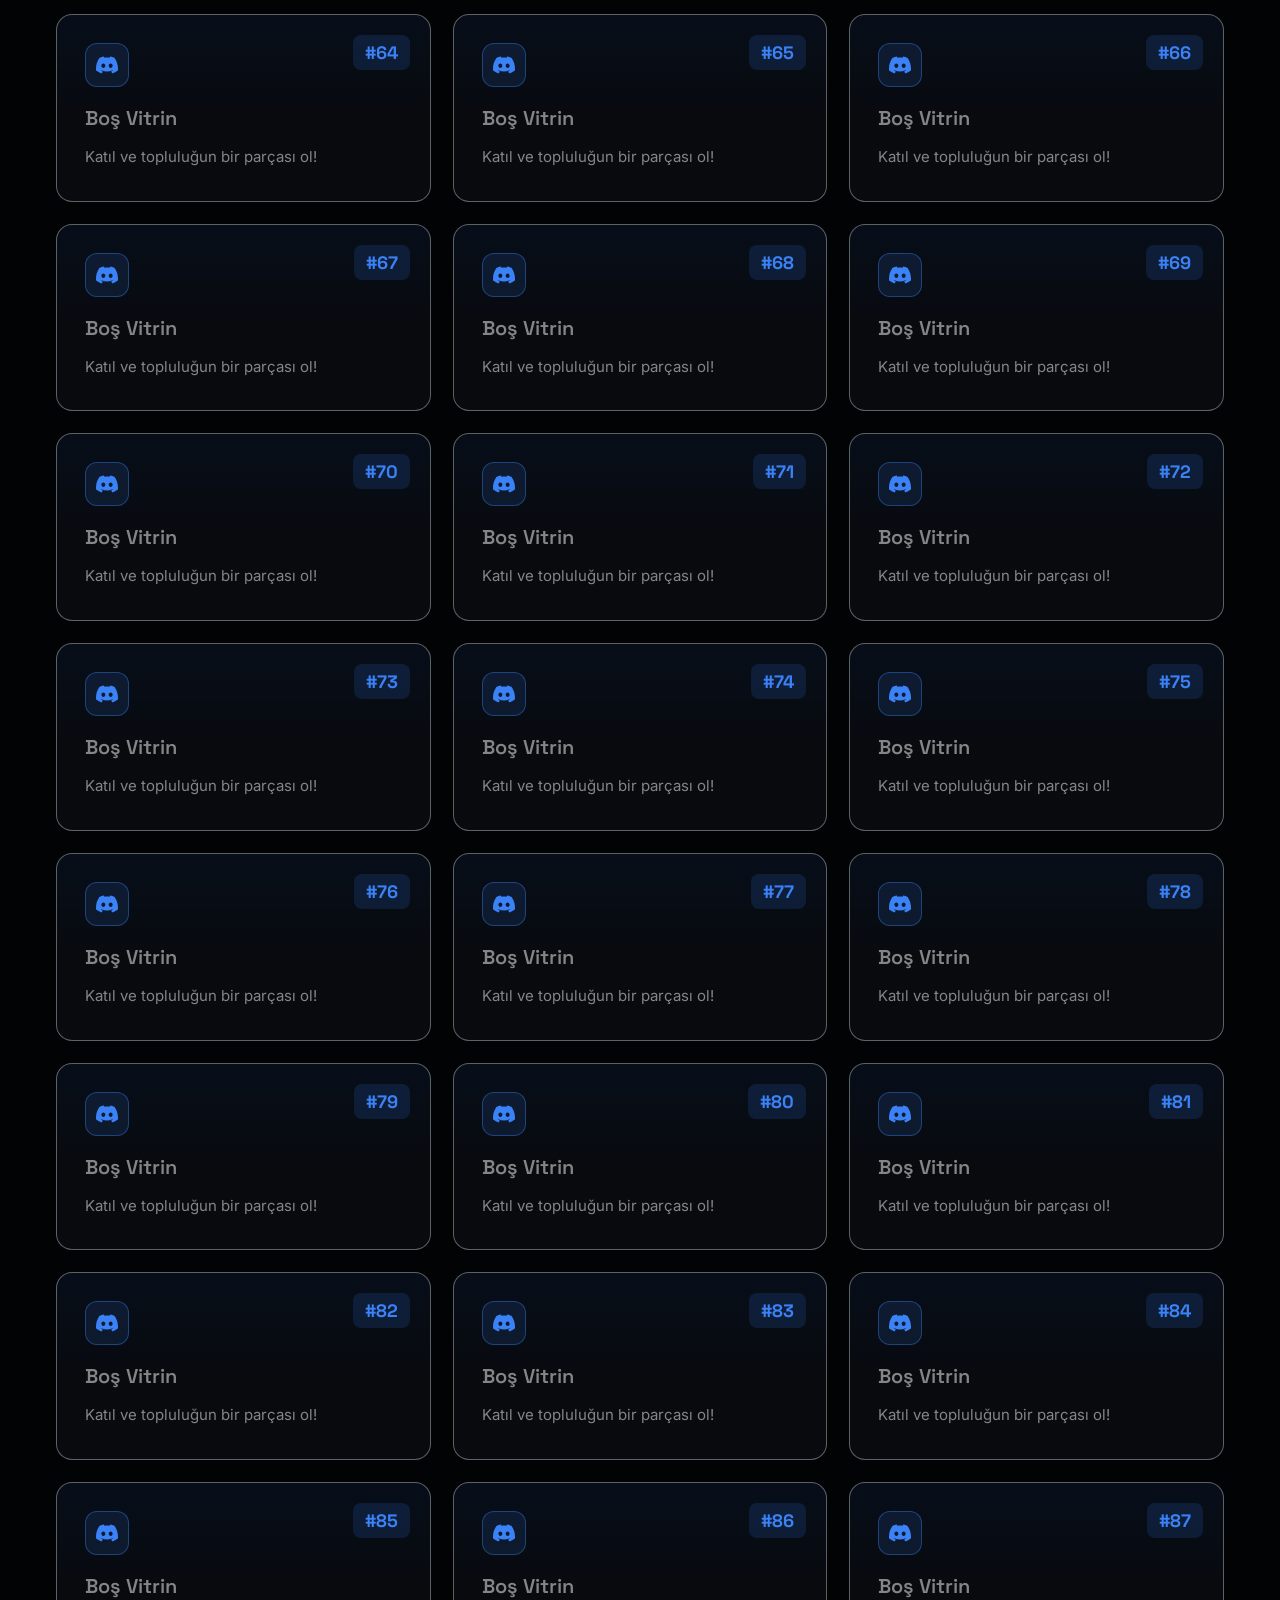
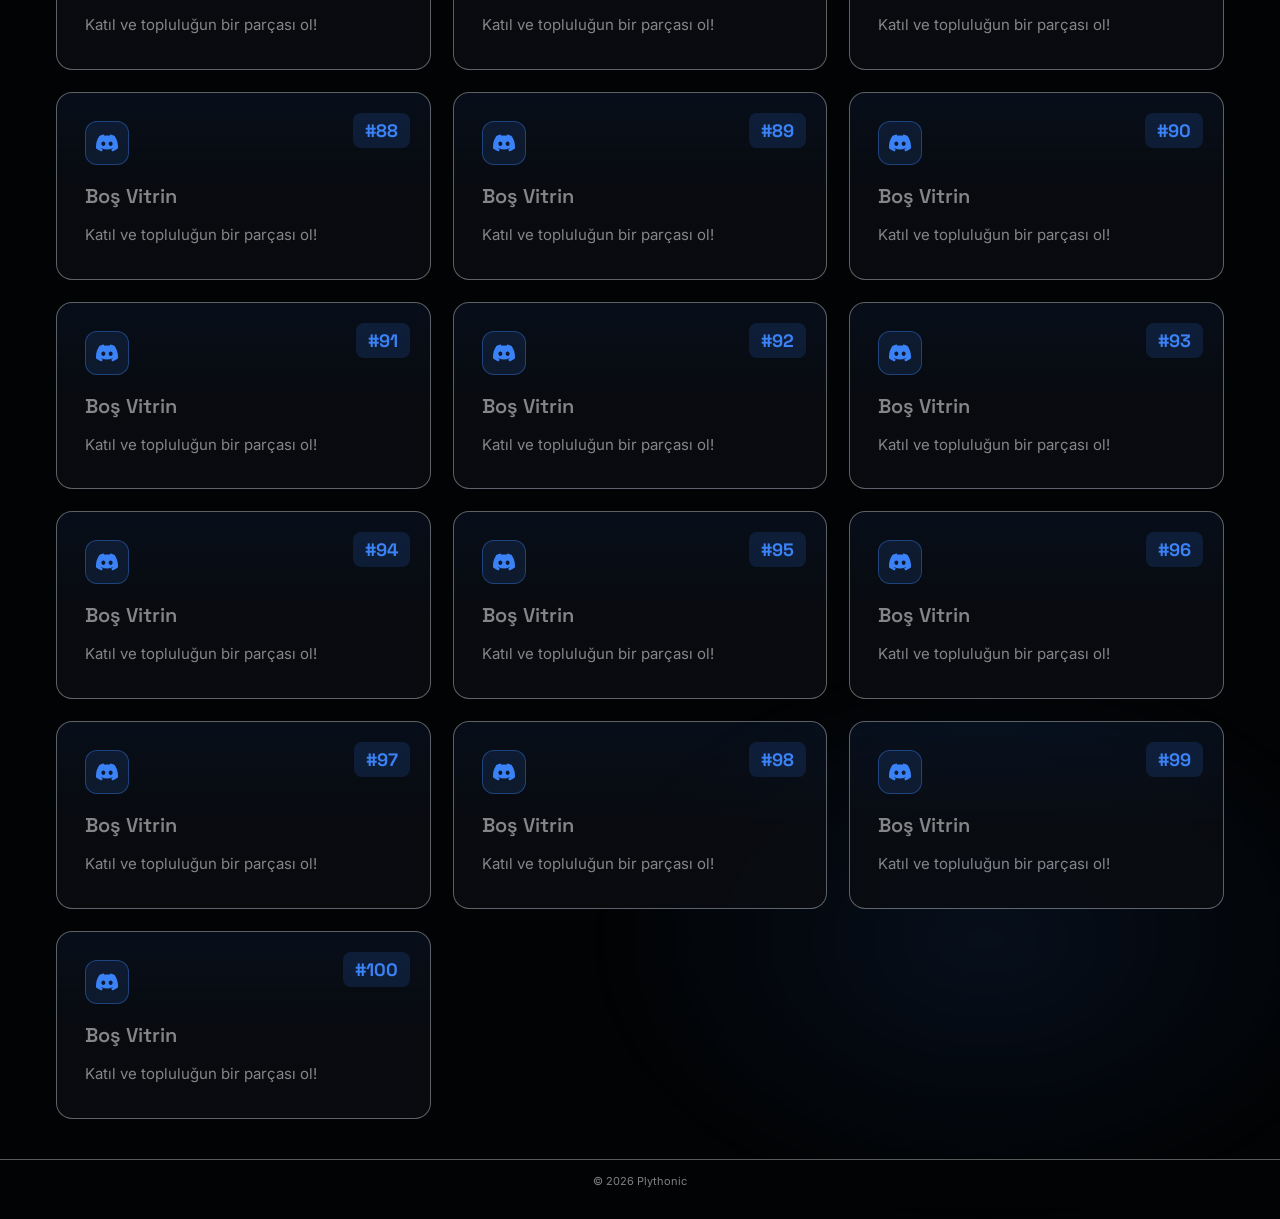
==== commit d2a2c785: "Refactor discord card styling and HTML structure" ====
--- a/discord.html
+++ b/discord.html
@@ -208,8 +208,8 @@
     var name = dict.empty_showcase;
     
     items.forEach(function(item) {
-      html += '<a href="' + item.url + '" target="_blank" rel="noopener" class="info-card" style="cursor:pointer;position:relative;">';
-      html += '<span style="position:absolute;top:20px;right:20px;background:rgba(59,130,246,.15);color:#3B82F6;font-weight:700;font-size:18px;padding:6px 12px;border-radius:8px;font-family:var(--font-d);">#' + item.number + '</span>';
+      html += '<a href="' + item.url + '" target="_blank" rel="noopener" class="info-card discord-card" style="cursor:pointer;position:relative;">';
+      html += '<span class="card-number">#' + item.number + '</span>';
       html += '<div class="ic">' + icon + '</div>';
       html += '<h2>' + name + '</h2>';
       html += '<p>' + text + '</p>';
@@ -320,6 +320,26 @@
       transform: translateY(-2px);
       box-shadow: 0 4px 12px rgba(59,130,246,.3);
     }
+    .card-number {
+      position: absolute;
+      top: 20px;
+      right: 20px;
+      background: rgba(59,130,246,.15);
+      color: #3B82F6;
+      font-weight: 700;
+      font-size: 18px;
+      padding: 6px 12px;
+      border-radius: 8px;
+      font-family: var(--font-d);
+    }
+    .discord-card h2,
+    .discord-card p {
+      color: var(--soft);
+    }
+    html.light .discord-card h2,
+    html.light .discord-card p {
+      color: var(--ink);
+    }
   `;
   document.head.appendChild(style);
 })();
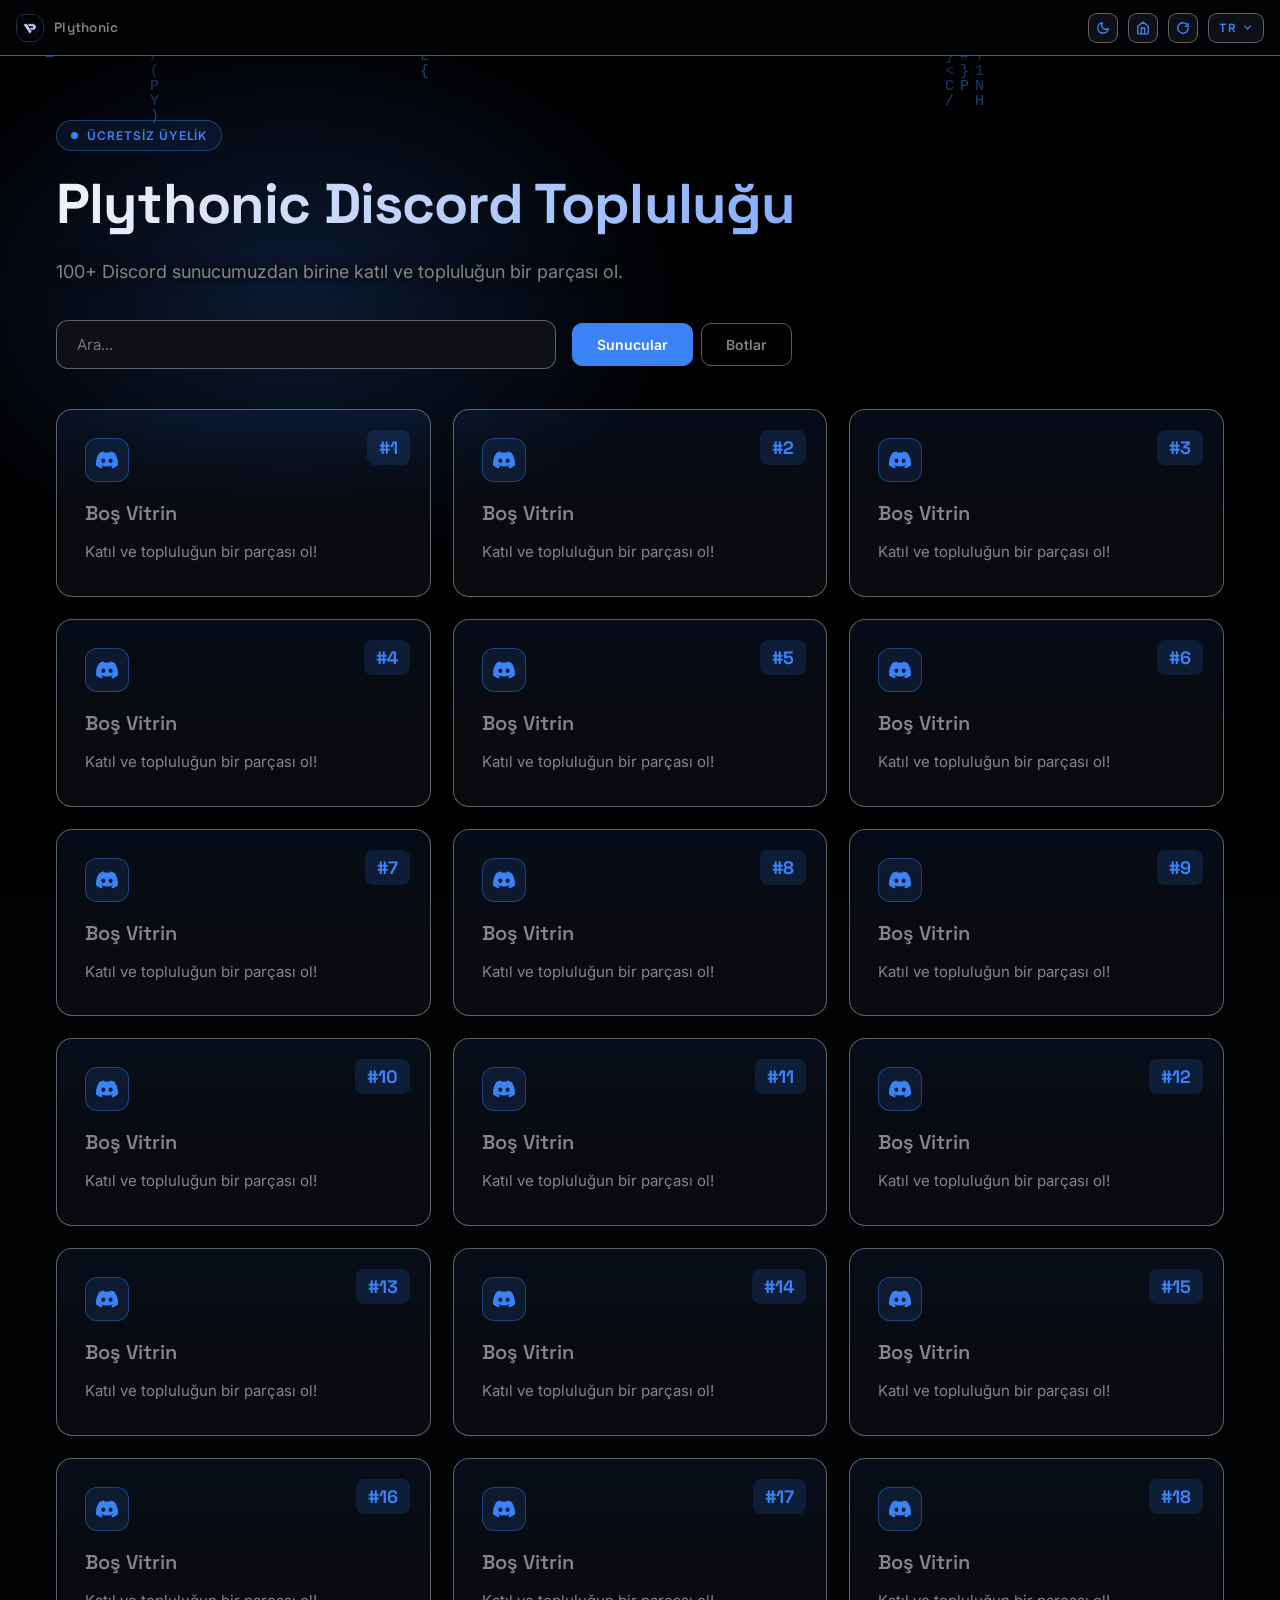
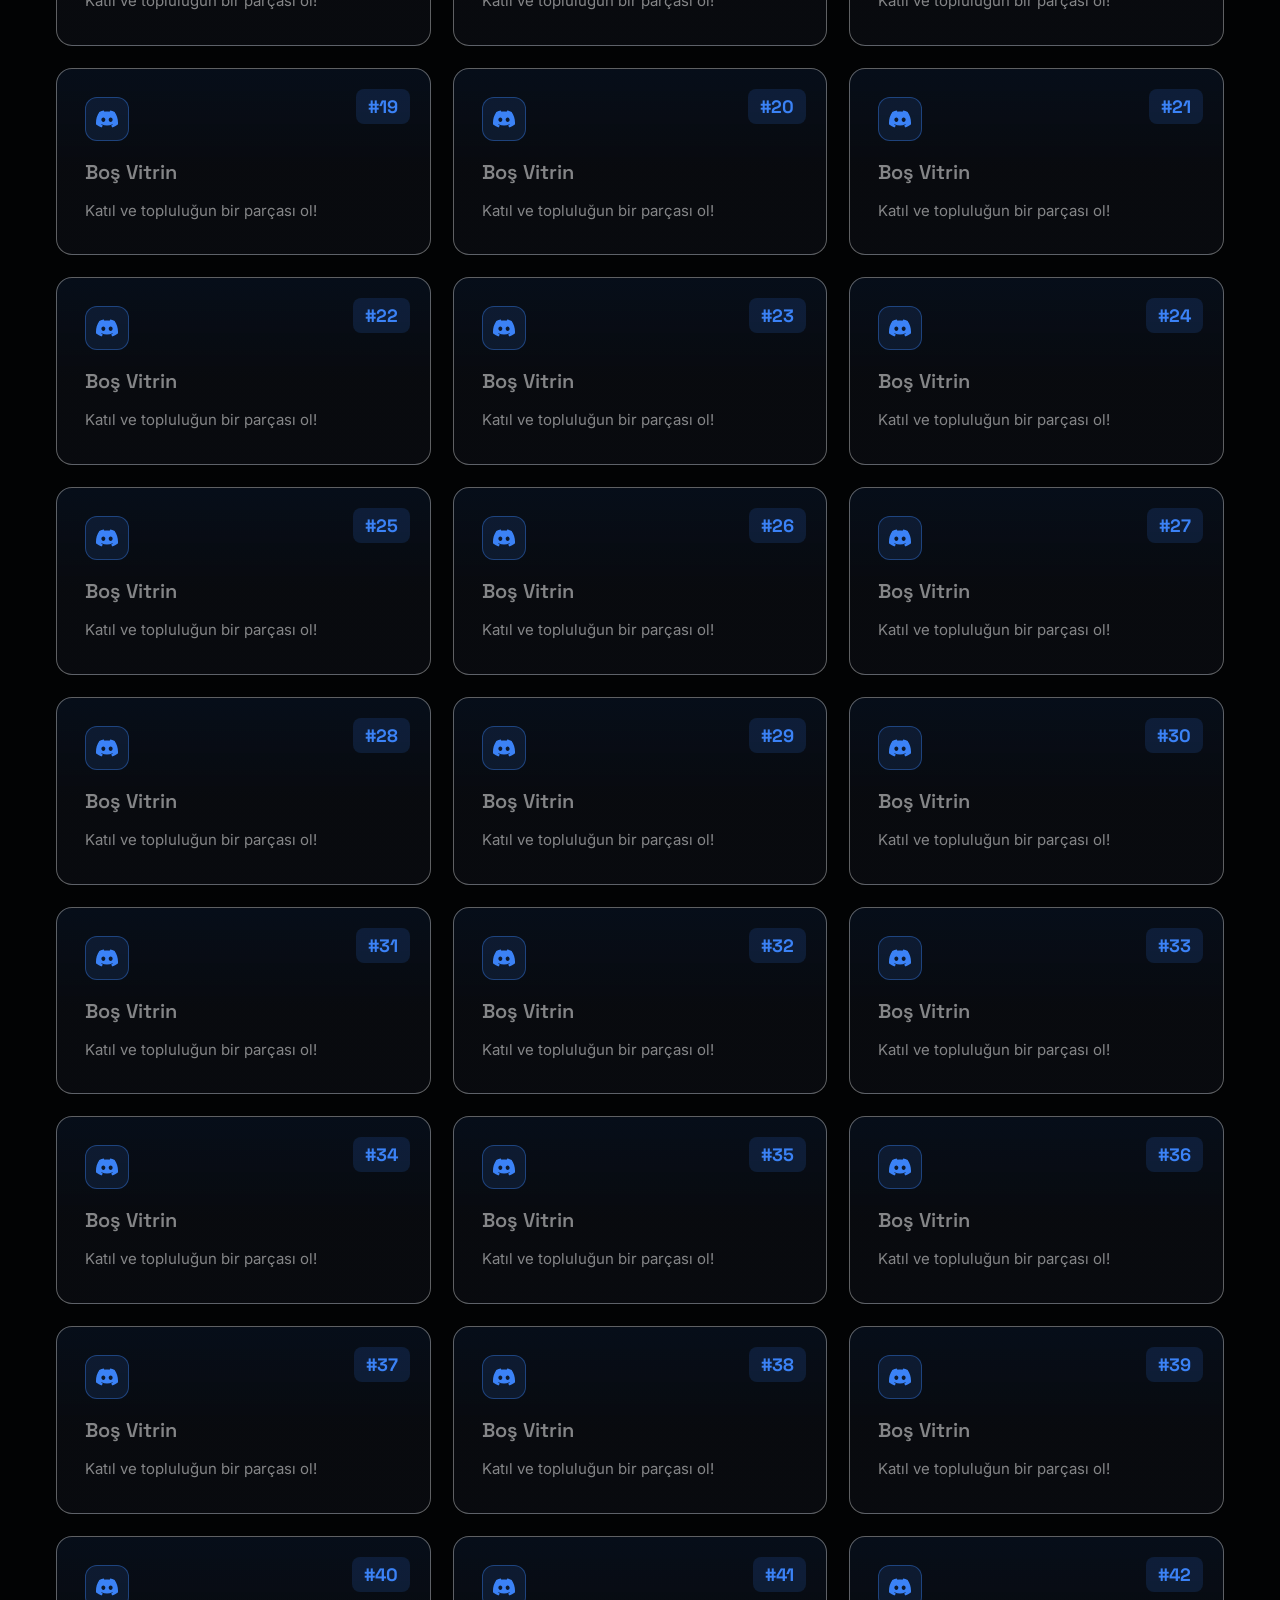
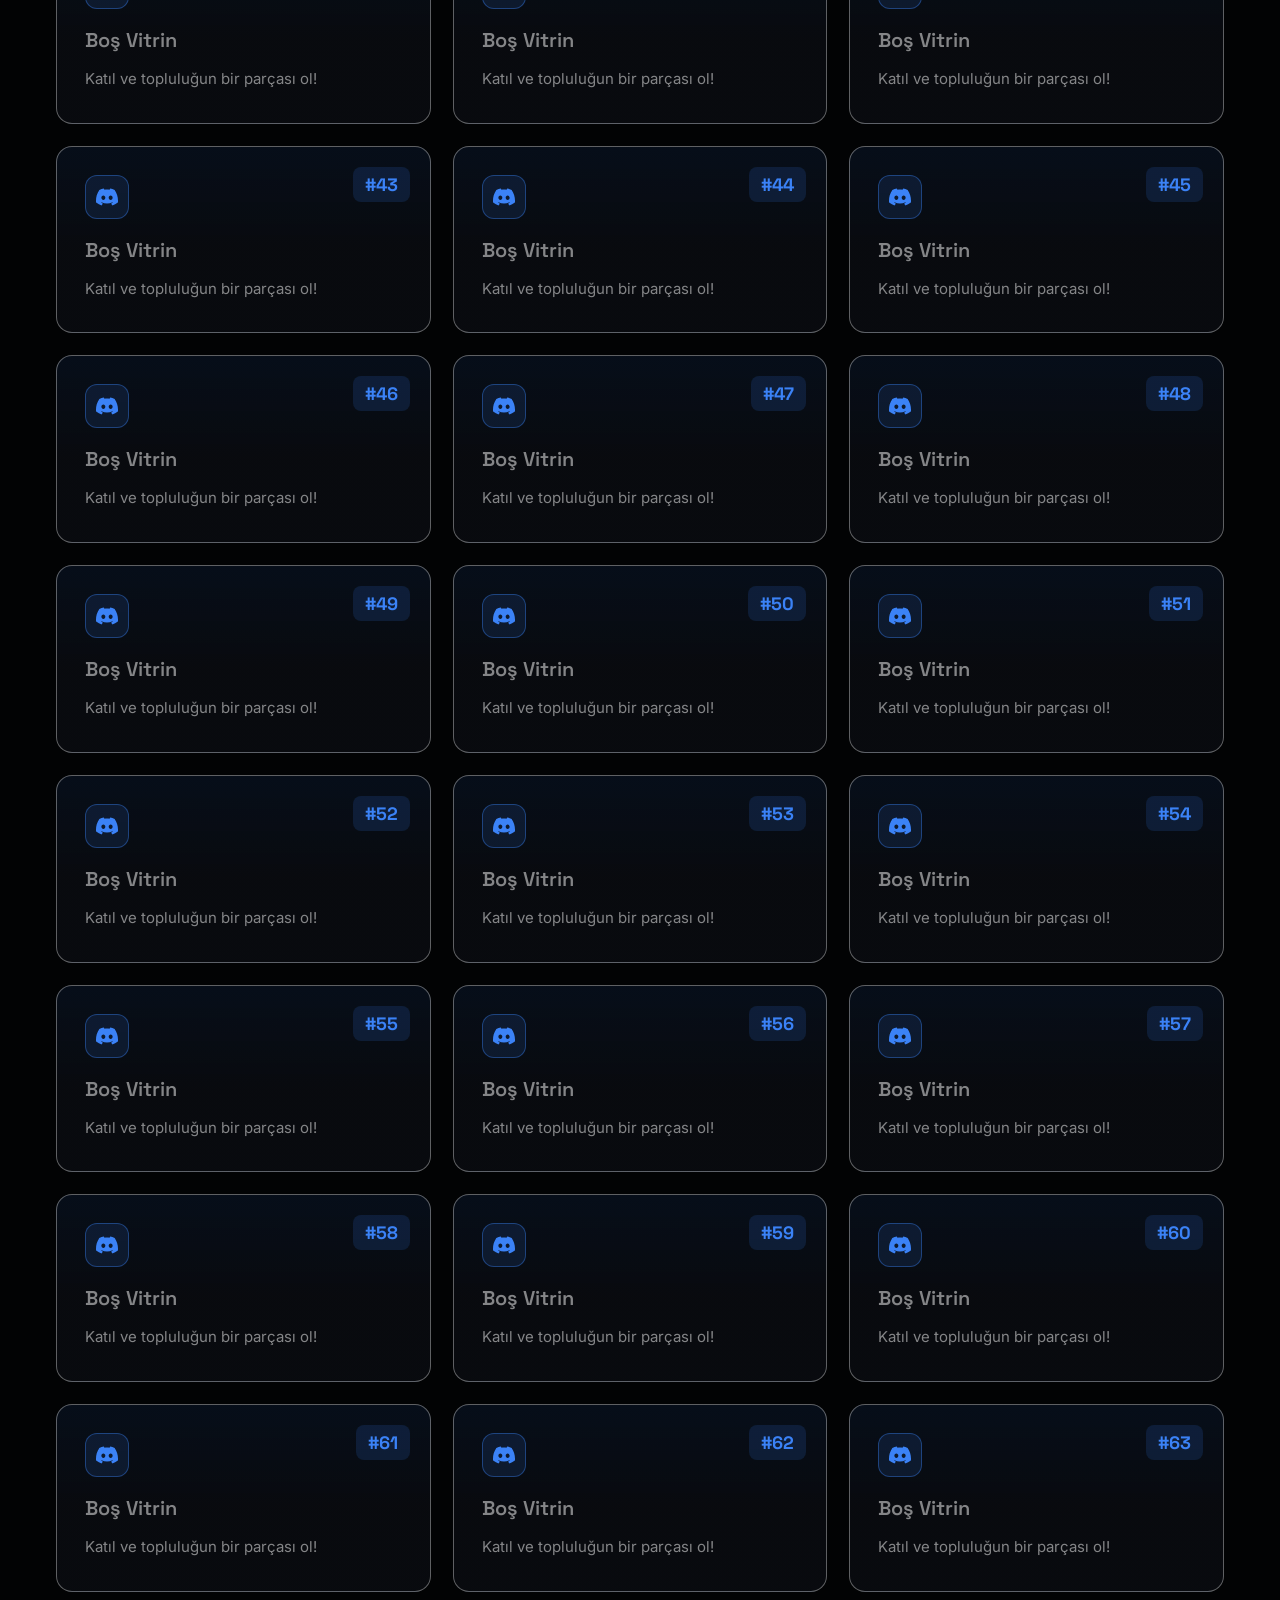
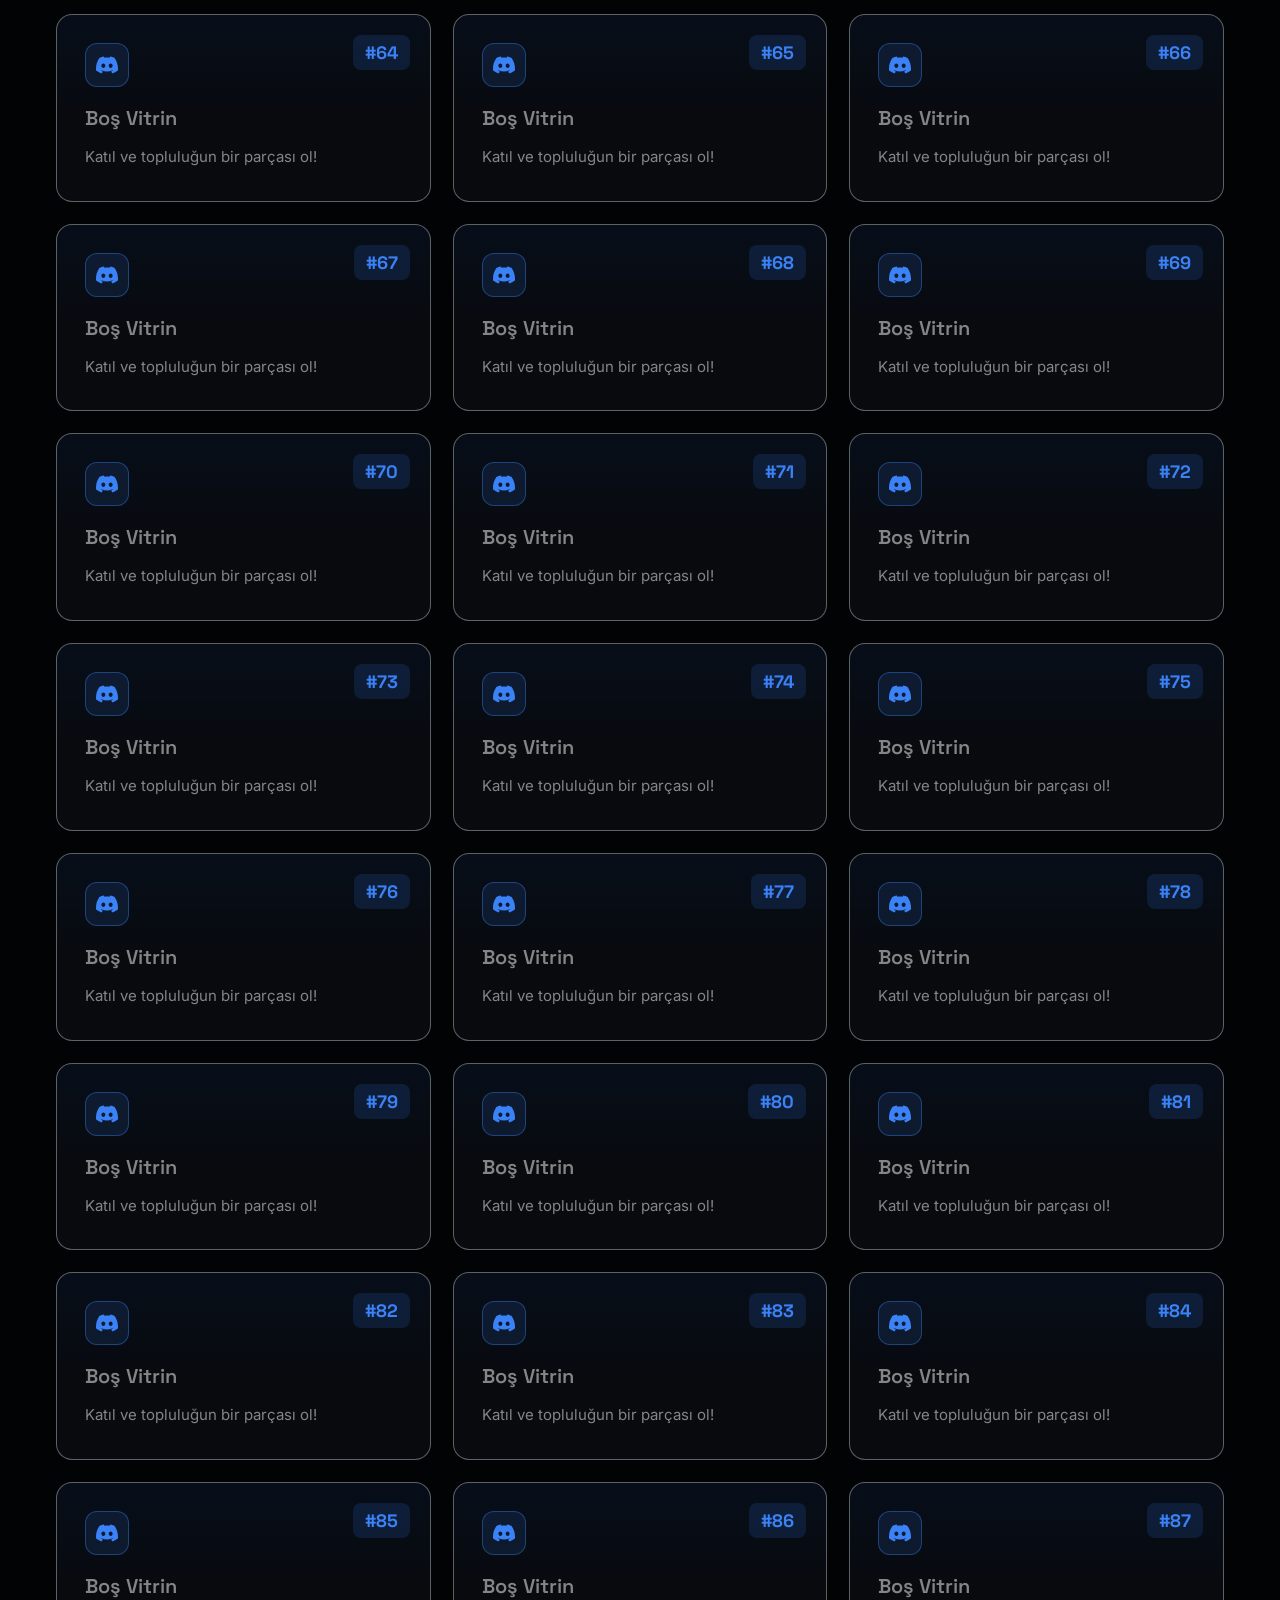
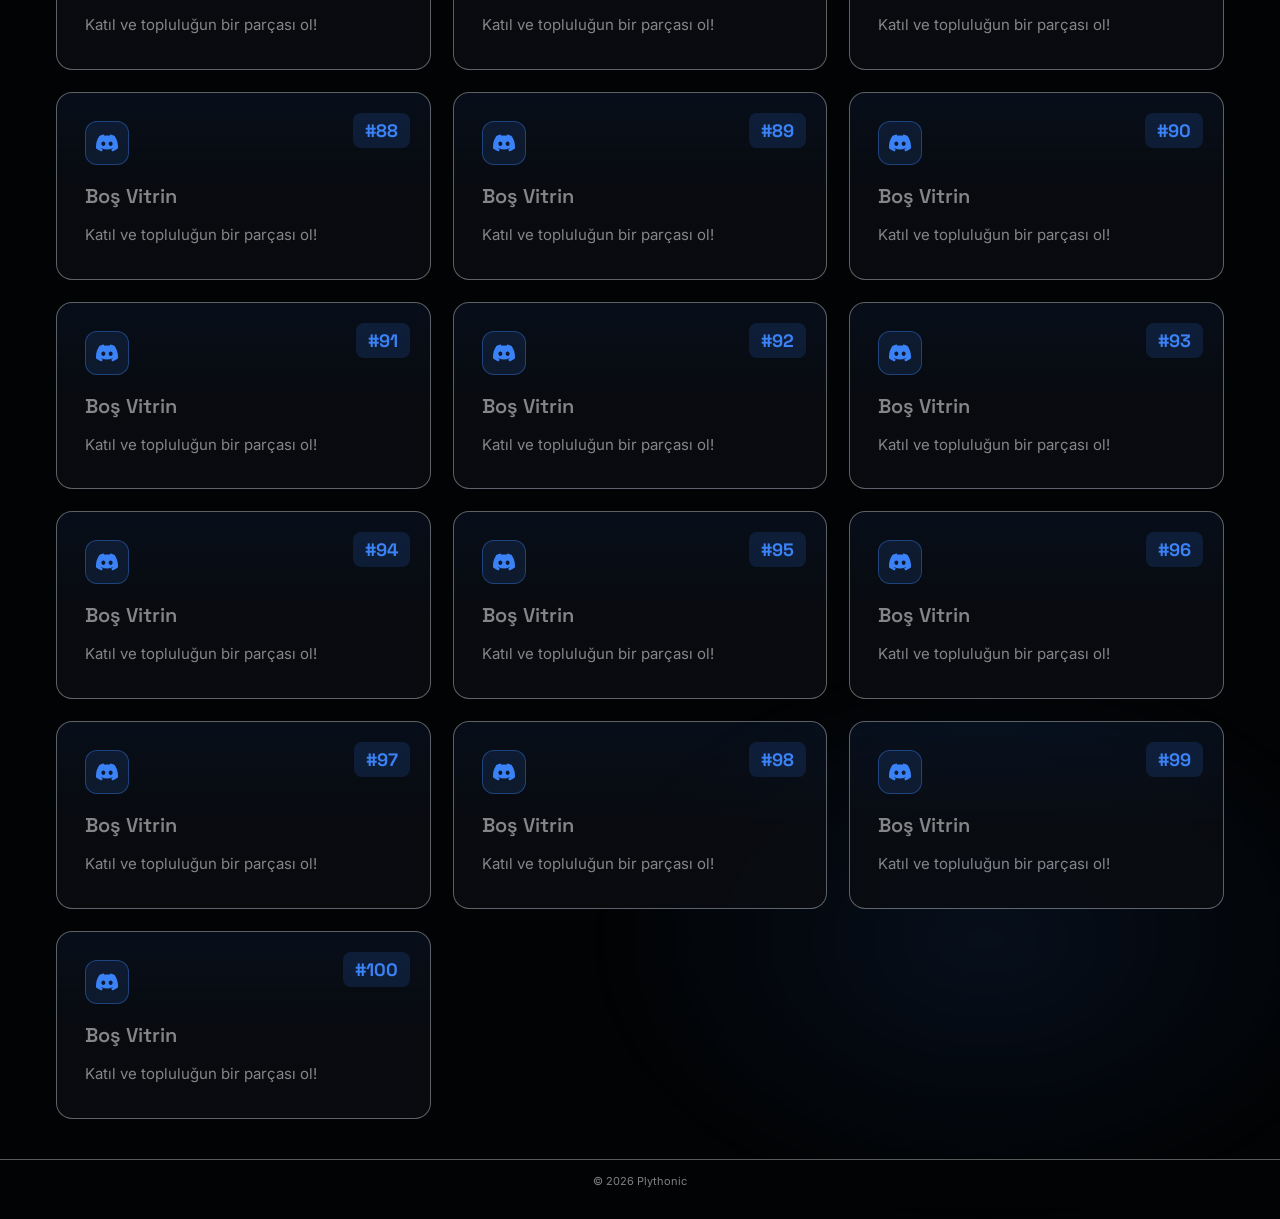
==== commit b850772c: "Update discord.html" ====
--- a/discord.html
+++ b/discord.html
@@ -8,9 +8,91 @@
 <link rel="icon" type="image/png" href="logo.png" id="faviconLink">
 <link rel="preconnect" href="https://fonts.googleapis.com">
 <link rel="preconnect" href="https://fonts.gstatic.com" crossorigin>
-<script>try{if(localStorage.getItem('plythonic-theme')==='light')document.documentElement.classList.add('light');}catch(e){}</script>
+<script>try{if(localStorage.getItem('plythonic-theme')==='light')document.documentElement.classList.add('light');}catch(e){}
+try{
+  if('scrollRestoration' in history) history.scrollRestoration='manual';
+  if(location.hash) history.replaceState(null,'',location.pathname+location.search);
+  window.addEventListener('load',function(){ window.scrollTo(0,0); });
+  window.addEventListener('pageshow',function(){ window.scrollTo(0,0); });
+}catch(e){}</script>
 <link href="https://fonts.googleapis.com/css2?family=Space+Grotesk:wght@500;600;700&family=Inter:wght@400;500;600&display=block" rel="stylesheet">
 <link rel="stylesheet" href="css/style.css">
+<style>
+    .discord-search-input {
+      flex: 1;
+      min-width: 280px;
+      max-width: 500px;
+      padding: 14px 20px;
+      border-radius: 12px;
+      background: var(--panel-solid);
+      border: 1px solid rgba(255,255,255,.35);
+      color: var(--ink);
+      font-family: var(--font-b);
+      font-size: 15px;
+      transition: border-color .2s, box-shadow .2s;
+    }
+    html.light .discord-search-input {
+      border: 1px solid rgba(0,0,0,.4);
+    }
+    .tab-btn {
+      padding: 12px 24px;
+      border-radius: 10px;
+      font-family: var(--font-b);
+      font-weight: 600;
+      font-size: 14px;
+      cursor: pointer;
+      transition: all .2s;
+      visibility: hidden;
+    }
+    .tab-btn.ready {
+      visibility: visible;
+    }
+    .tab-btn.active {
+      background: #3B82F6;
+      color: #fff;
+      border: 1px solid #3B82F6;
+    }
+    .tab-btn:not(.active) {
+      background: transparent;
+      color: var(--soft);
+      border: 1px solid rgba(255,255,255,.35);
+    }
+    html.light .tab-btn:not(.active) {
+      border-color: rgba(0,0,0,.4);
+    }
+    .tab-btn:hover {
+      transform: translateY(-2px);
+      box-shadow: 0 4px 12px rgba(59,130,246,.3);
+    }
+    .card-number {
+      position: absolute;
+      top: 20px;
+      right: 20px;
+      background: rgba(59,130,246,.15);
+      color: #3B82F6;
+      font-weight: 700;
+      font-size: 18px;
+      padding: 6px 12px;
+      border-radius: 8px;
+      font-family: var(--font-d);
+    }
+    .discord-card {
+      background: linear-gradient(180deg,rgba(59,130,246,.09),rgba(10,12,17,.86) 55%) !important;
+    }
+    html.light .discord-card {
+      background: linear-gradient(180deg,rgba(59,130,246,.09),rgba(255,255,255,.92) 55%) !important;
+    }
+    .discord-card h2,
+    .discord-card p {
+      color: var(--soft);
+    }
+    html.light .discord-card h2 {
+      color: var(--ink);
+    }
+    html.light .discord-card p {
+      color: var(--muted);
+    }
+  </style>
 </head>
 <body>
 
@@ -29,8 +111,11 @@
       <svg class="icon-sun" viewBox="0 0 24 24" fill="none" stroke="currentColor" stroke-width="2.4" stroke-linecap="round" stroke-linejoin="round"><circle cx="12" cy="12" r="4.5"/><path d="M12 2.5v2.5M12 19v2.5M4.2 4.2l1.8 1.8M18 18l1.8 1.8M2.5 12H5M19 12h2.5M4.2 19.8L6 18M18 6l1.8-1.8"/></svg>
     </button>
     <a class="icon-btn" href="index.html" title="Ana Səhifə" aria-label="Ana Səhifə">
-      <svg viewBox="0 0 24 24" fill="none" stroke="currentColor" stroke-width="2.4" stroke-linecap="round" stroke-linejoin="round"><path d="M3 9l9-7 9 7v11a2 2 0 0-1-2 2H5a2 2 0 0-1-2-2z"/><polyline points="9 22 9 12 15 12 15 22"/></svg>
+      <svg viewBox="0 0 24 24" fill="none" stroke="currentColor" stroke-width="2.4" stroke-linecap="round" stroke-linejoin="round"><path d="M3 9l9-7 9 7v11a2 2 0 0 1-2 2H5a2 2 0 0 1-2-2z"/><polyline points="9 22 9 12 15 12 15 22"/></svg>
     </a>
+    <button class="icon-btn" id="restartBtn" type="button" title="Yenilə" aria-label="Yenilə">
+      <svg viewBox="0 0 24 24" fill="none" stroke="currentColor" stroke-width="2.4" stroke-linecap="round" stroke-linejoin="round"><path d="M21 12a9 9 0 1 1-2.6-6.36"/><path d="M21 4v5h-5"/></svg>
+    </button>
     <div class="lang-switch" id="langSwitch">
       <button class="lang-current" id="langCurrent" type="button" aria-haspopup="true" aria-expanded="false">
         <span id="langCurrentLabel">TR</span>
@@ -55,8 +140,8 @@
         <div style="margin-top:32px;display:flex;align-items:center;gap:16px;flex-wrap:wrap;">
           <input type="text" id="searchInput" placeholder="Ara..." class="discord-search-input">
           <div style="display:flex;gap:8px;">
-            <button id="tabServers" class="tab-btn active">Sunucular</button>
-            <button id="tabBots" class="tab-btn">Botlar</button>
+            <button id="tabServers" class="tab-btn active">...</button>
+            <button id="tabBots" class="tab-btn">...</button>
           </div>
         </div>
       </div>
@@ -118,15 +203,20 @@
   var langCurrent = document.getElementById('langCurrent');
   var langCurrentLabel = document.getElementById('langCurrentLabel');
   var langMenu = document.getElementById('langMenu');
-  var themeBtn = document.getElementById('themeBtn');
 
   function applyLang(lang){
     var dict = translations[lang] || translations.tr;
     document.querySelector('.eyebrow').textContent = dict.discord_eyebrow;
     document.querySelector('h1').textContent = dict.discord_title;
     document.querySelector('.lead').textContent = dict.discord_lead;
-    document.getElementById('tabServers').textContent = dict.tab_servers;
-    document.getElementById('tabBots').textContent = dict.tab_bots;
+    
+    var tabServers = document.getElementById('tabServers');
+    var tabBots = document.getElementById('tabBots');
+    tabServers.textContent = dict.tab_servers;
+    tabBots.textContent = dict.tab_bots;
+    tabServers.classList.add('ready');
+    tabBots.classList.add('ready');
+    
     document.getElementById('searchInput').placeholder = dict.search_placeholder;
     
     langCurrentLabel.textContent = dict.label;
@@ -159,10 +249,10 @@
     langCurrent.setAttribute('aria-expanded', 'false');
   });
 
-  themeBtn.addEventListener('click', function(){
-    document.documentElement.classList.toggle('light');
-    var isLight = document.documentElement.classList.contains('light');
-    localStorage.setItem('plythonic-theme', isLight ? 'light' : 'dark');
+  var restartBtn = document.getElementById('restartBtn');
+  restartBtn.addEventListener('click', function(){
+    restartBtn.classList.add('spin');
+    setTimeout(function(){ location.reload(); }, 300);
   });
 
   var savedLang = localStorage.getItem('plythonic-lang-v2');
@@ -276,72 +366,6 @@
     window.filterAndRender();
   });
   
-  var style = document.createElement('style');
-  style.textContent = `
-    .discord-search-input {
-      flex: 1;
-      min-width: 280px;
-      max-width: 500px;
-      padding: 14px 20px;
-      border-radius: 12px;
-      background: var(--panel-solid);
-      border: 1px solid rgba(255,255,255,.35);
-      color: var(--ink);
-      font-family: var(--font-b);
-      font-size: 15px;
-      transition: border-color .2s, box-shadow .2s;
-    }
-    html.light .discord-search-input {
-      border: 1px solid rgba(0,0,0,.4);
-    }
-    .tab-btn {
-      padding: 12px 24px;
-      border-radius: 10px;
-      font-family: var(--font-b);
-      font-weight: 600;
-      font-size: 14px;
-      cursor: pointer;
-      transition: all .2s;
-    }
-    .tab-btn.active {
-      background: #3B82F6;
-      color: #fff;
-      border: 1px solid #3B82F6;
-    }
-    .tab-btn:not(.active) {
-      background: transparent;
-      color: var(--soft);
-      border: 1px solid rgba(255,255,255,.35);
-    }
-    html.light .tab-btn:not(.active) {
-      border-color: rgba(0,0,0,.4);
-    }
-    .tab-btn:hover {
-      transform: translateY(-2px);
-      box-shadow: 0 4px 12px rgba(59,130,246,.3);
-    }
-    .card-number {
-      position: absolute;
-      top: 20px;
-      right: 20px;
-      background: rgba(59,130,246,.15);
-      color: #3B82F6;
-      font-weight: 700;
-      font-size: 18px;
-      padding: 6px 12px;
-      border-radius: 8px;
-      font-family: var(--font-d);
-    }
-    .discord-card h2,
-    .discord-card p {
-      color: var(--soft);
-    }
-    html.light .discord-card h2,
-    html.light .discord-card p {
-      color: var(--ink);
-    }
-  `;
-  document.head.appendChild(style);
 })();
 </script>
 
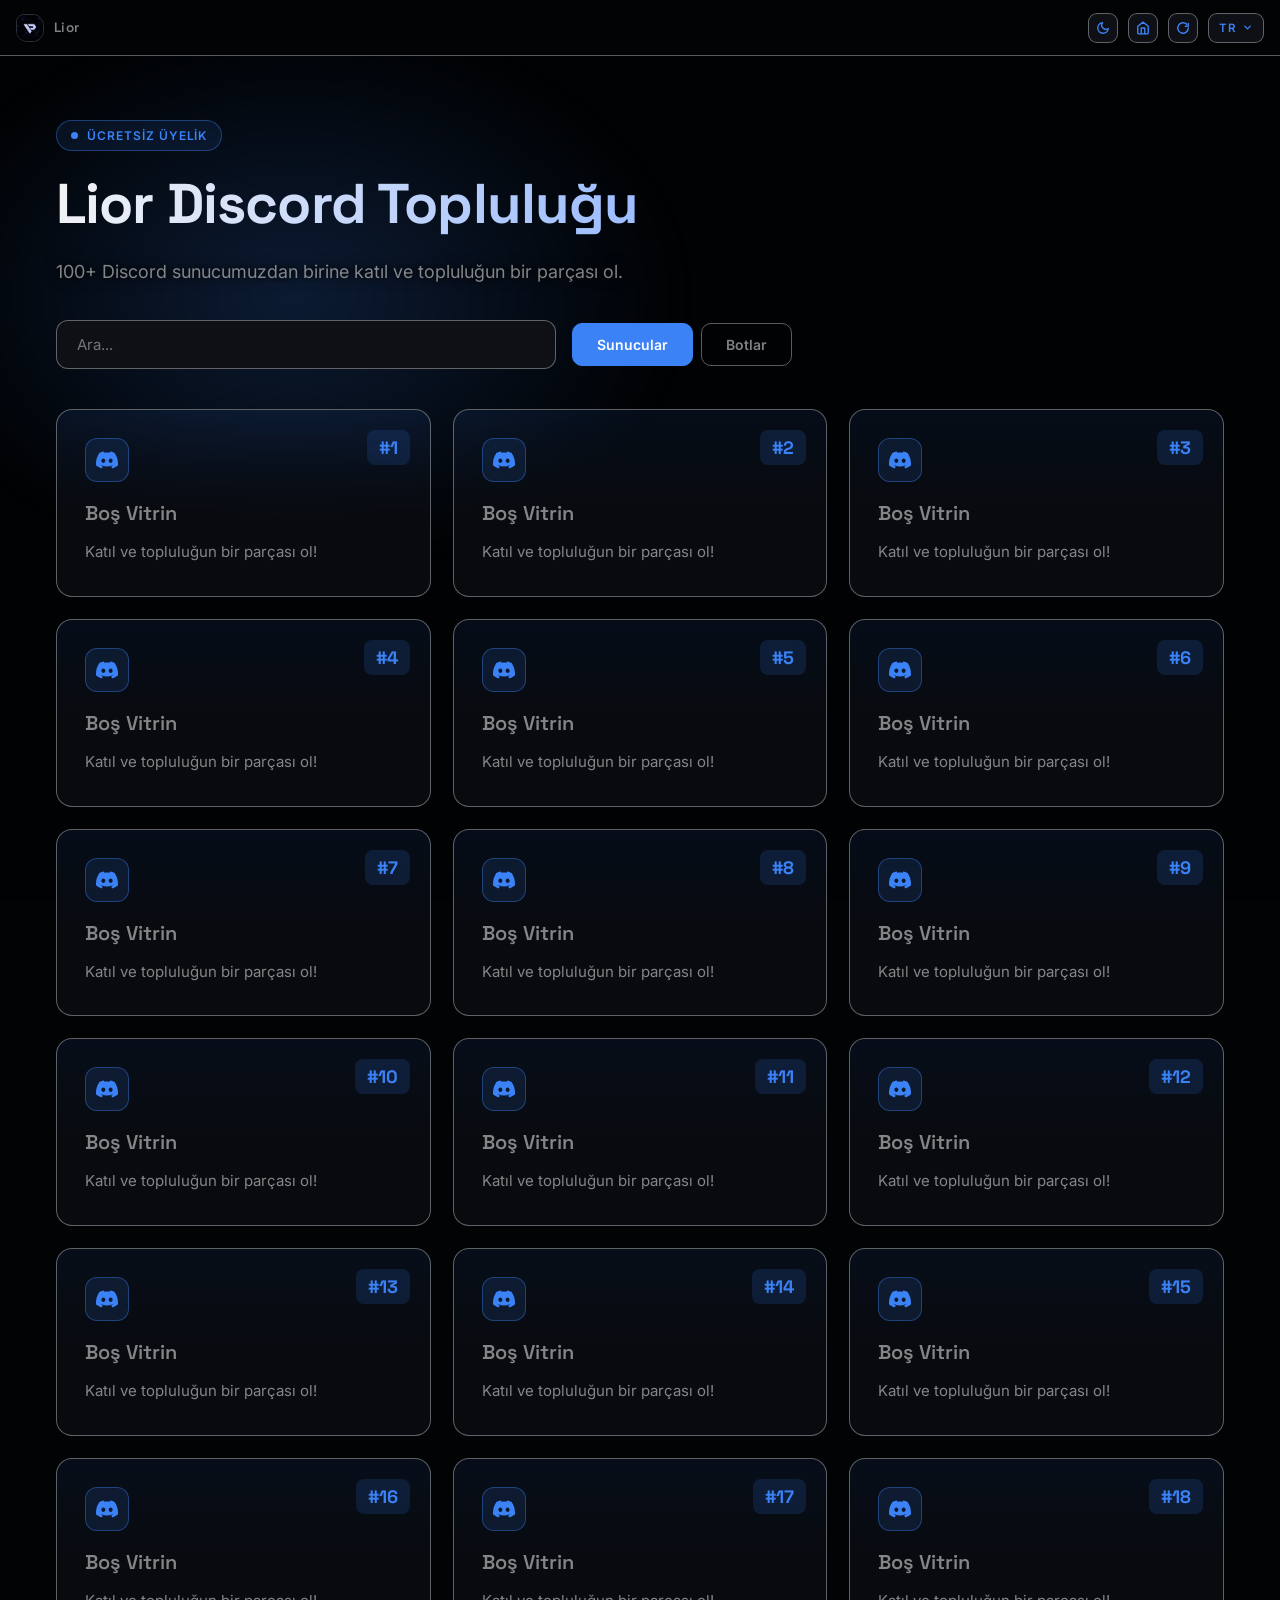
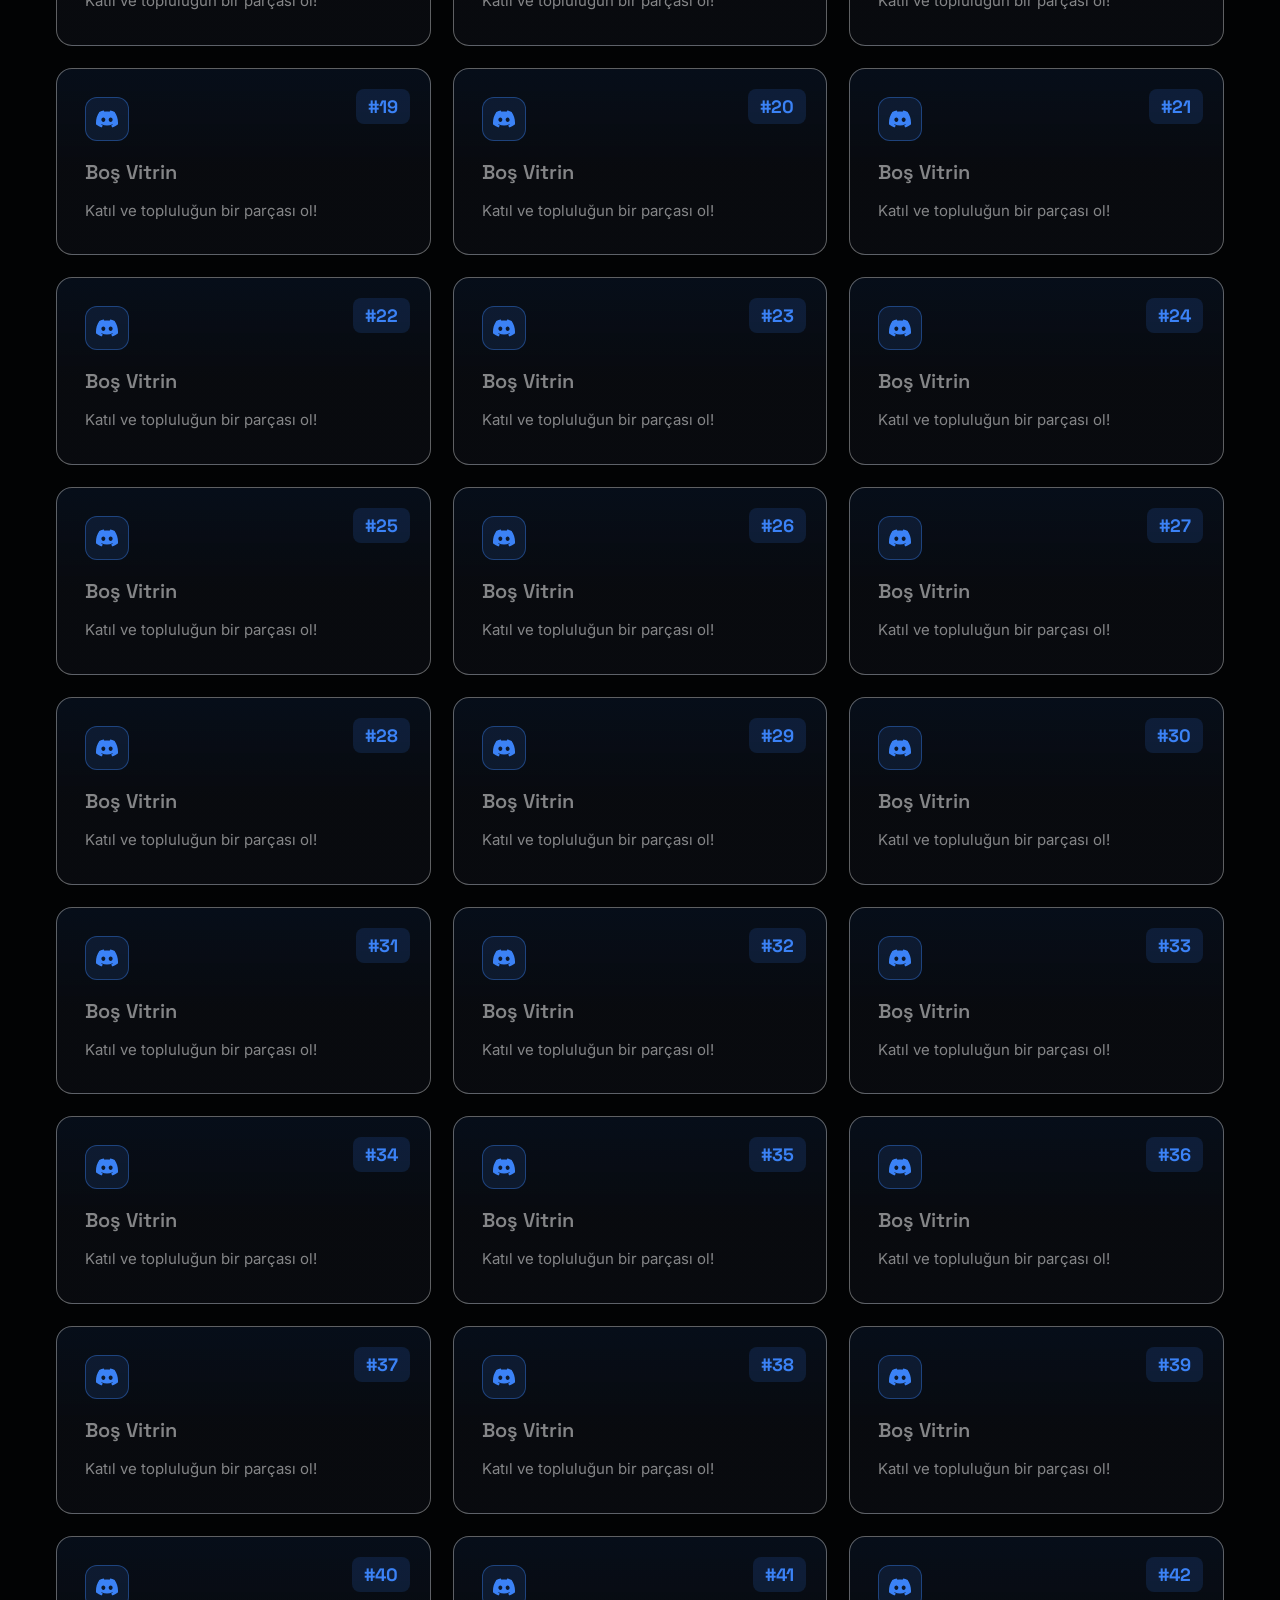
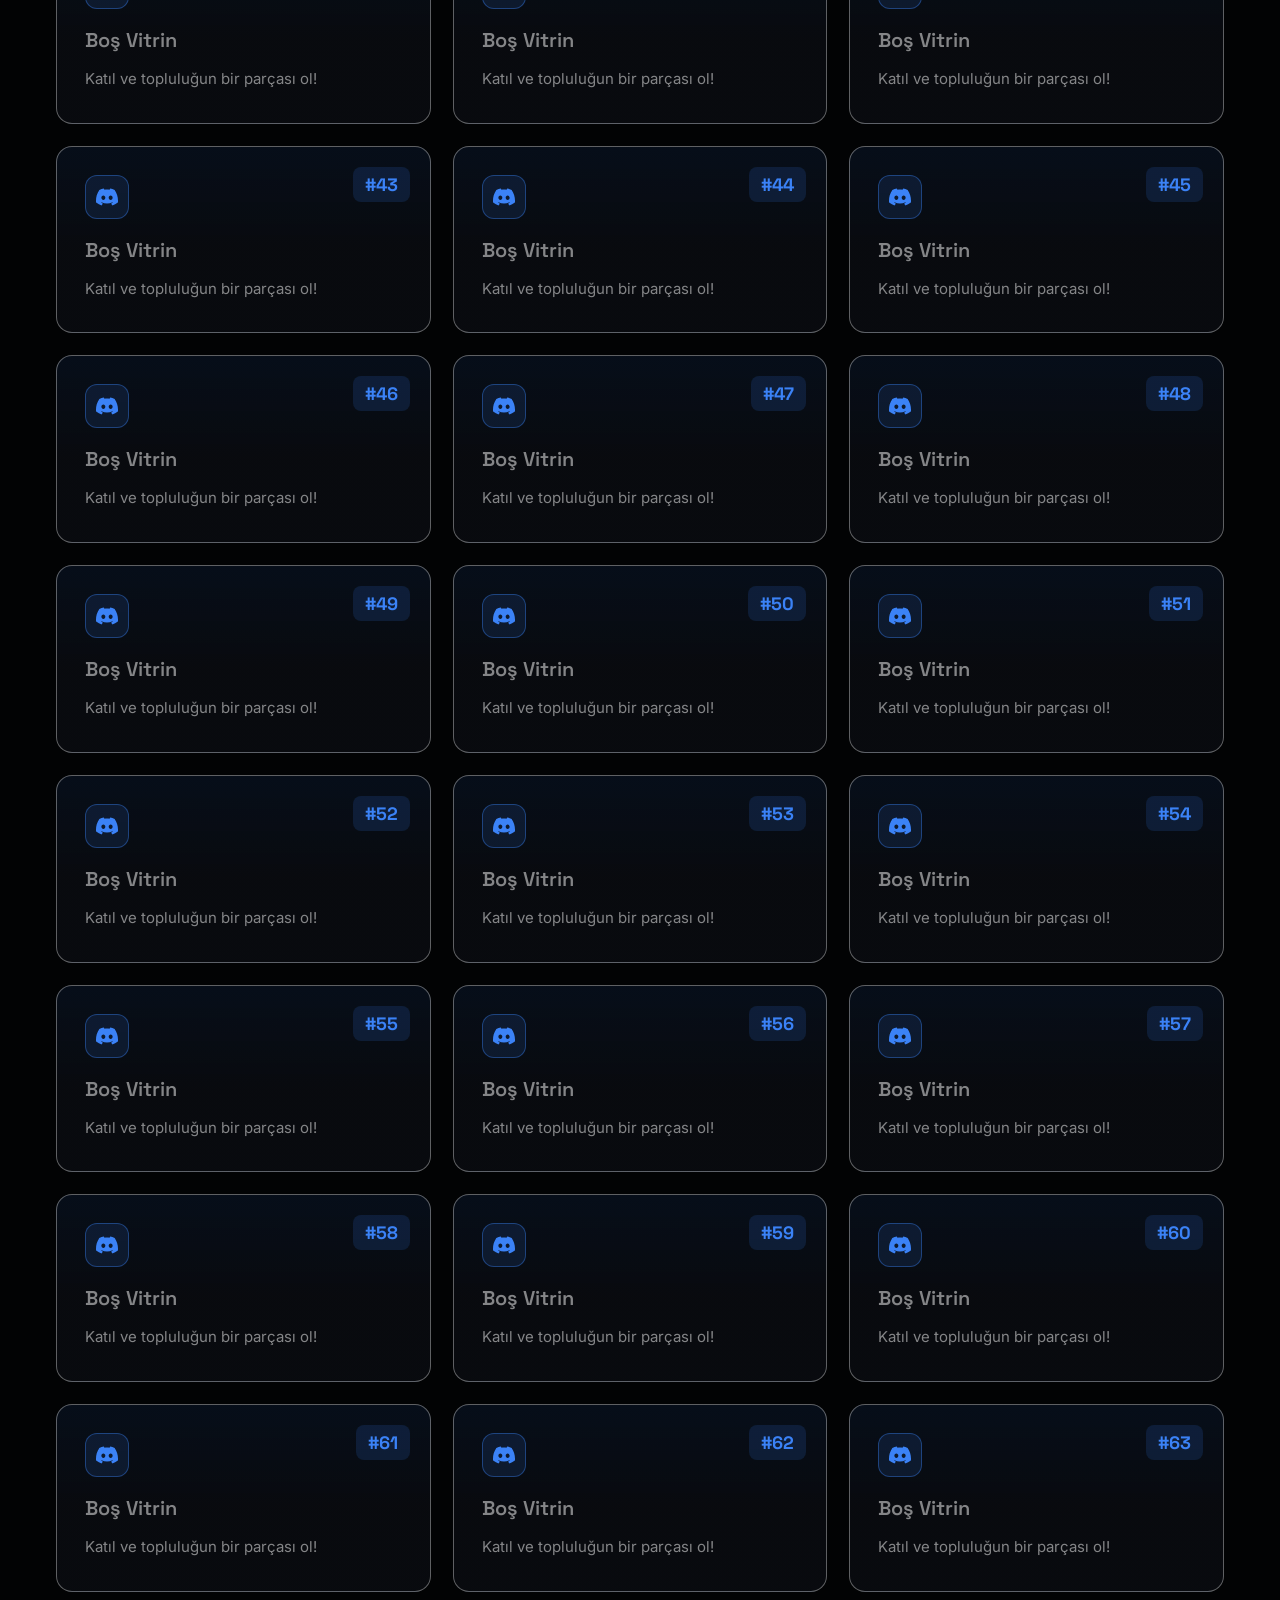
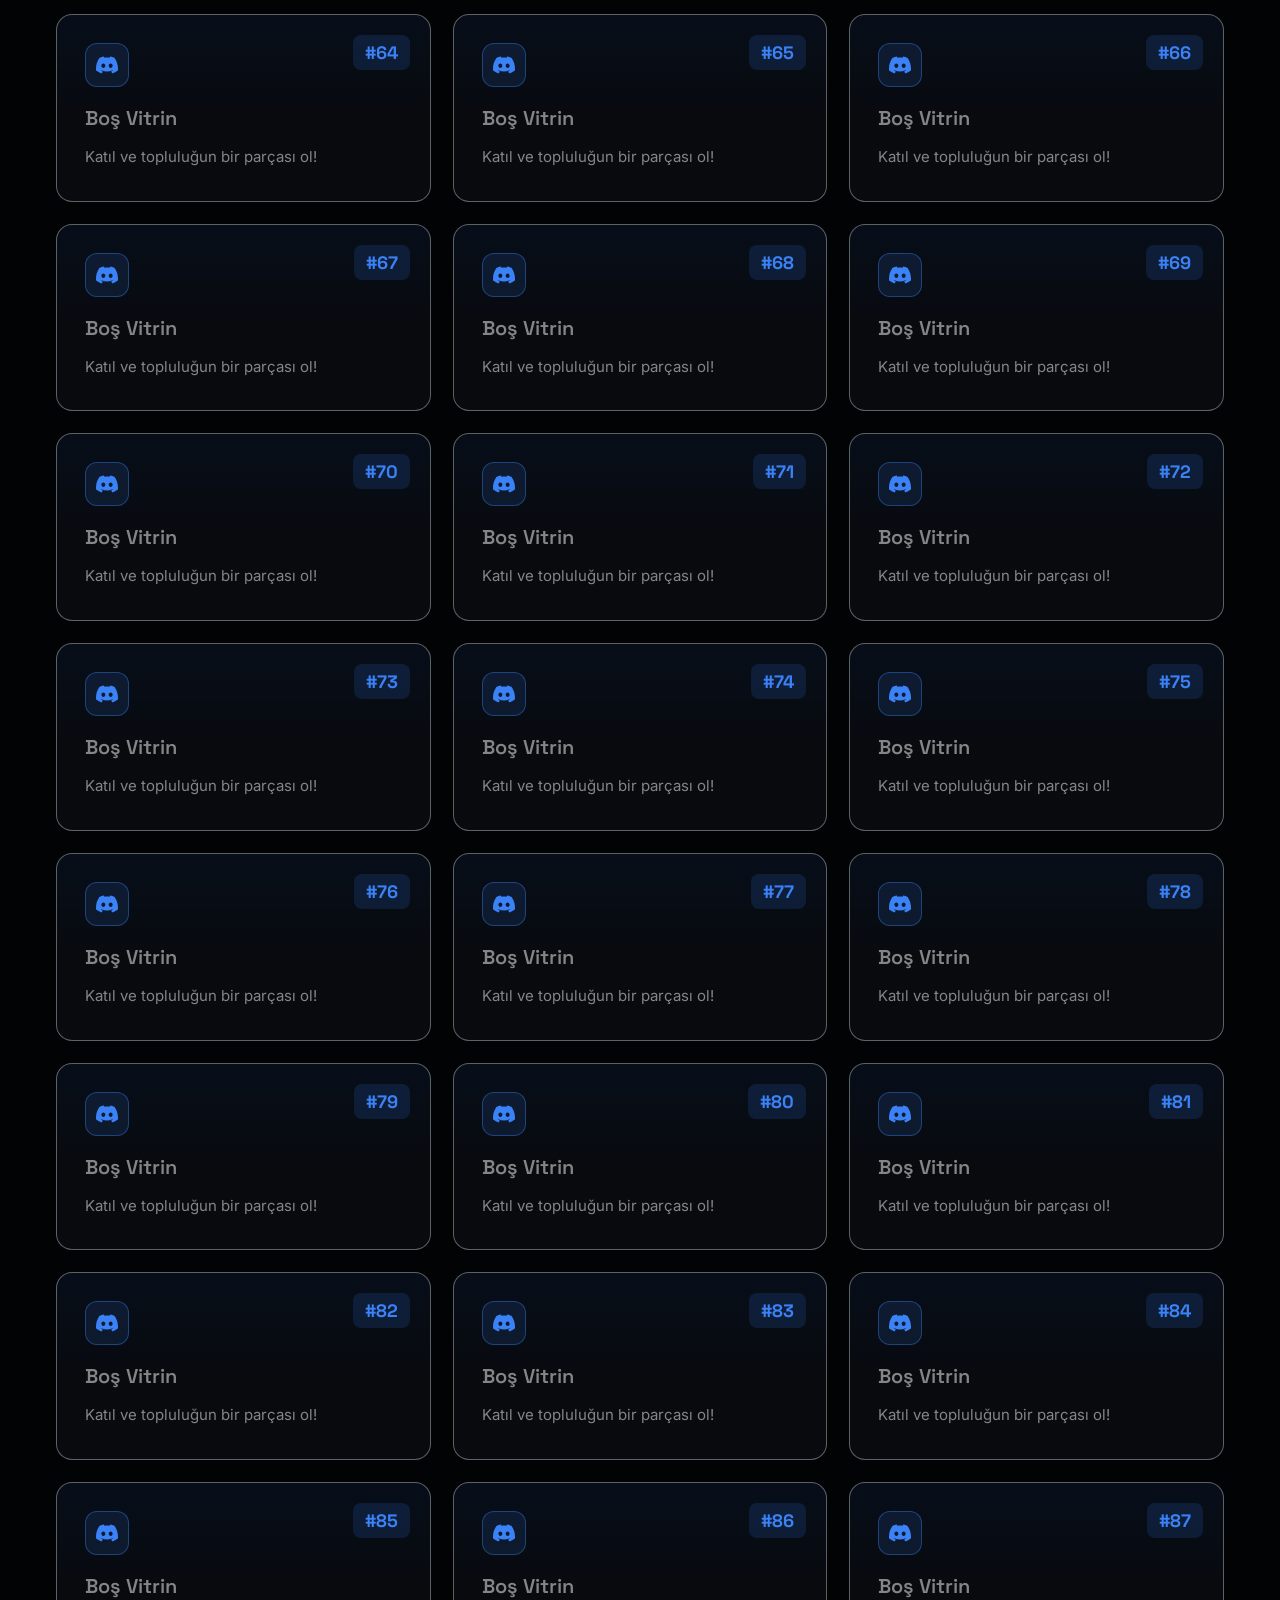
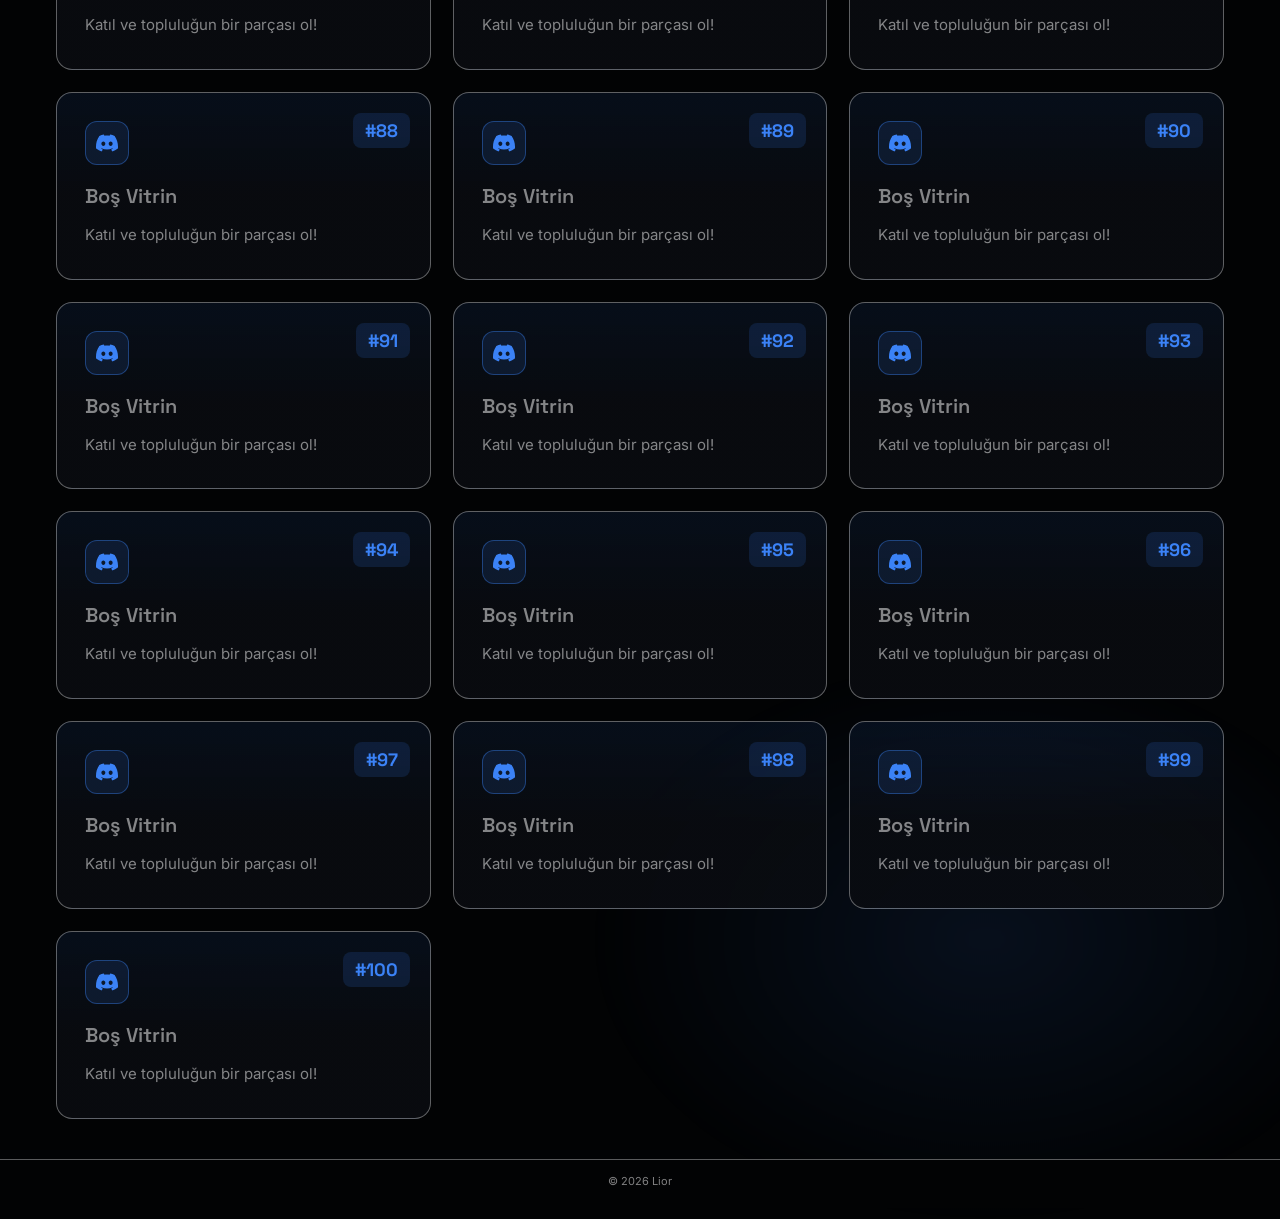
==== commit 6e04b3b4: "Update Discord page title and content to Lior" ====
--- a/discord.html
+++ b/discord.html
@@ -3,8 +3,8 @@
 <head>
 <meta charset="UTF-8">
 <meta name="viewport" content="width=device-width, initial-scale=1.0">
-<title>Plythonic - Discord</title>
-<meta name="description" content="Plythonic Discord Servers">
+<title>Lior - Discord</title>
+<meta name="description" content="Lior Discord Serverleri">
 <link rel="icon" type="image/png" href="logo.png" id="faviconLink">
 <link rel="preconnect" href="https://fonts.googleapis.com">
 <link rel="preconnect" href="https://fonts.gstatic.com" crossorigin>
@@ -102,7 +102,7 @@
   <div class="header-left">
     <a class="brand" href="index.html">
       <span class="mark"><img src="plythonic.png" alt="" onerror="this.style.display='none'"></span>
-      <span class="word">Plythonic</span>
+      <span class="word">Lior</span>
     </a>
   </div>
   <div class="header-actions">
@@ -135,7 +135,7 @@
     <section class="intro">
       <div class="intro-head">
         <span class="eyebrow">Ücretsiz Üyelik</span>
-        <h1>Plythonic Discord Topluluğu</h1>
+        <h1>Lior Discord Topluluğu</h1>
         <p class="lead">100+ Discord sunucumuzdan birine katıl ve topluluğun bir parçası ol.</p>
         <div style="margin-top:32px;display:flex;align-items:center;gap:16px;flex-wrap:wrap;">
           <input type="text" id="searchInput" placeholder="Ara..." class="discord-search-input">
@@ -151,7 +151,7 @@
 </main>
 
 <footer class="site-footer">
-  <span>© 2026 Plythonic</span>
+  <span>© 2026 Lior</span>
 </footer>
 
 <script src="js/matrix.js"></script>
@@ -161,7 +161,7 @@
     "tr": {
       "label": "TR",
       "discord_eyebrow": "Ücretsiz Üyelik",
-      "discord_title": "Plythonic Discord Topluluğu",
+      "discord_title": "Lior Discord Topluluğu",
       "discord_lead": "100+ Discord sunucumuzdan birine katıl ve topluluğun bir parçası ol.",
       "tab_servers": "Sunucular",
       "tab_bots": "Botlar",
@@ -174,7 +174,7 @@
     "en": {
       "label": "EN",
       "discord_eyebrow": "Free Membership",
-      "discord_title": "Plythonic Discord Community",
+      "discord_title": "Lior Discord Community",
       "discord_lead": "Join one of our 100+ Discord servers and be part of the community.",
       "tab_servers": "Servers",
       "tab_bots": "Bots",
@@ -187,7 +187,7 @@
     "ru": {
       "label": "RU",
       "discord_eyebrow": "Бесплатное членство",
-      "discord_title": "Сообщество Plythonic Discord",
+      "discord_title": "Сообщество Lior Discord",
       "discord_lead": "Присоединяйся к одному из наших 100+ Discord серверов и стань частью сообщества.",
       "tab_servers": "Серверы",
       "tab_bots": "Боты",
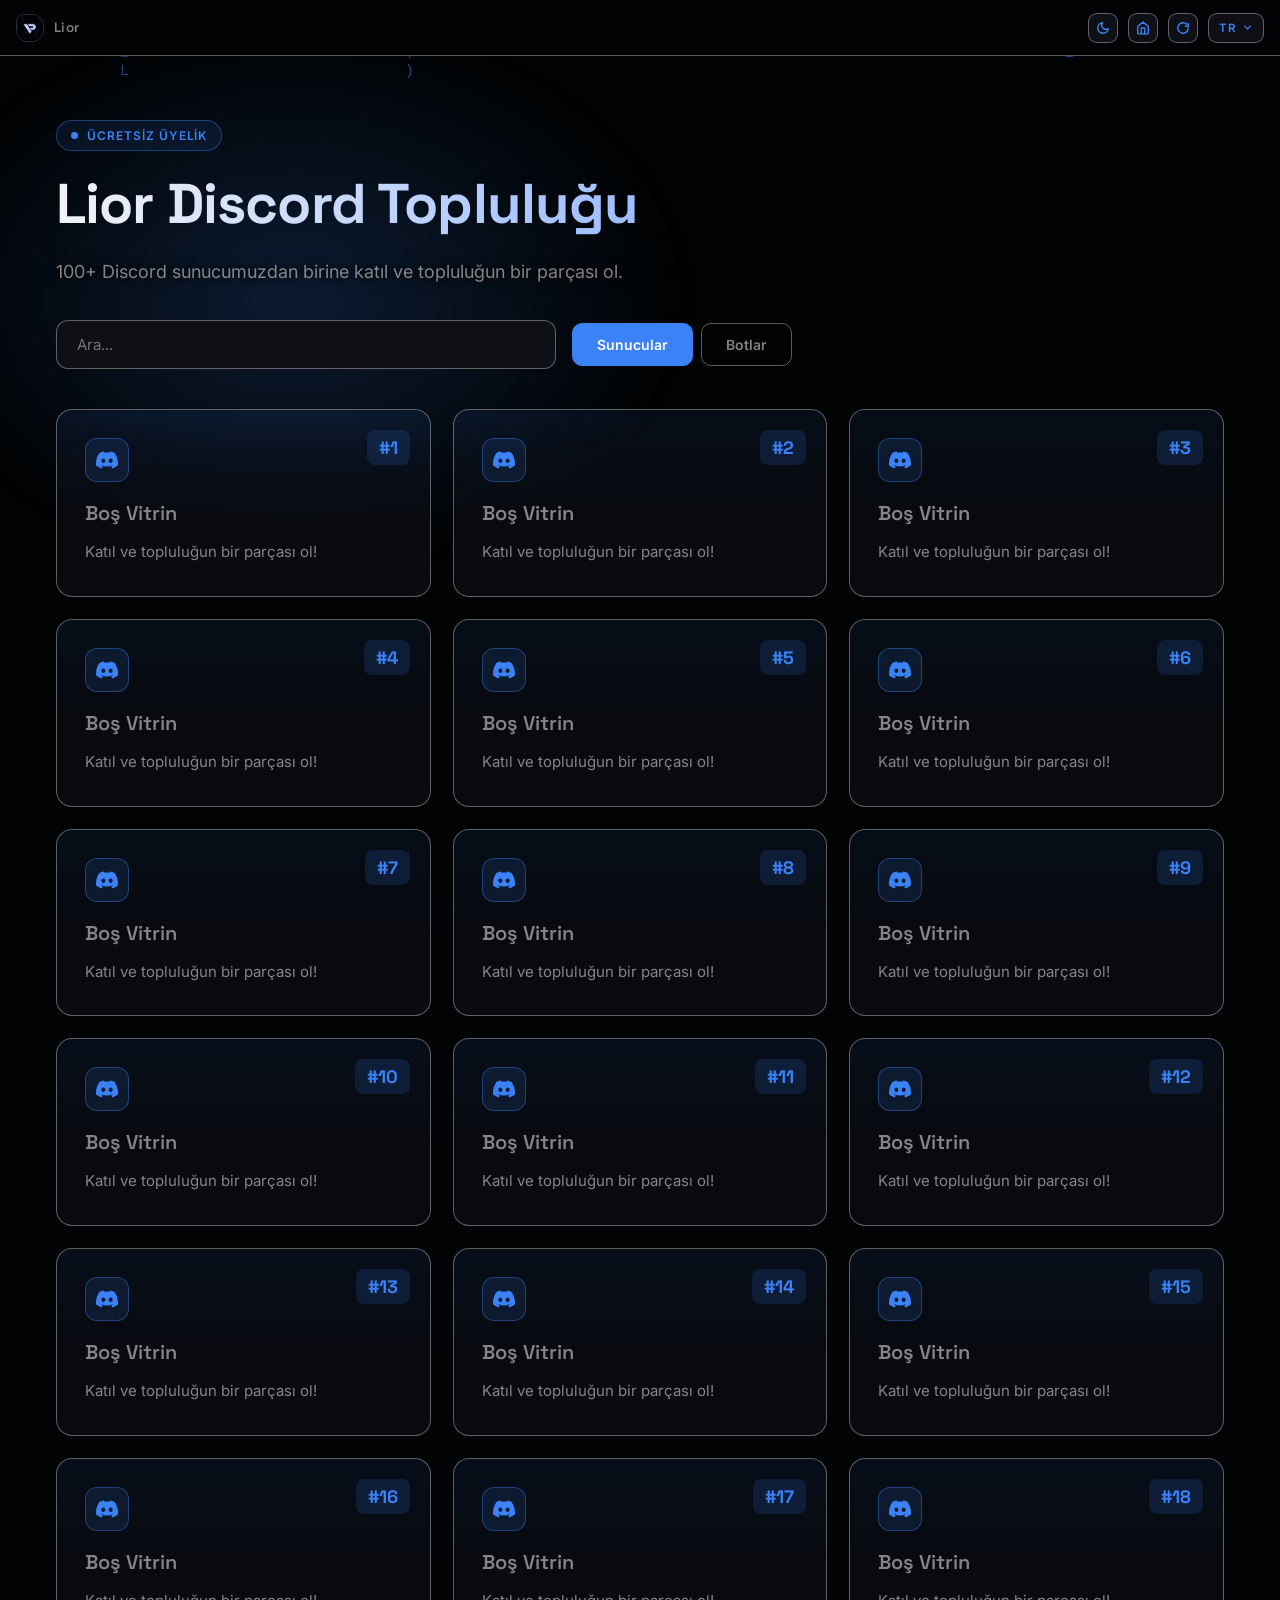
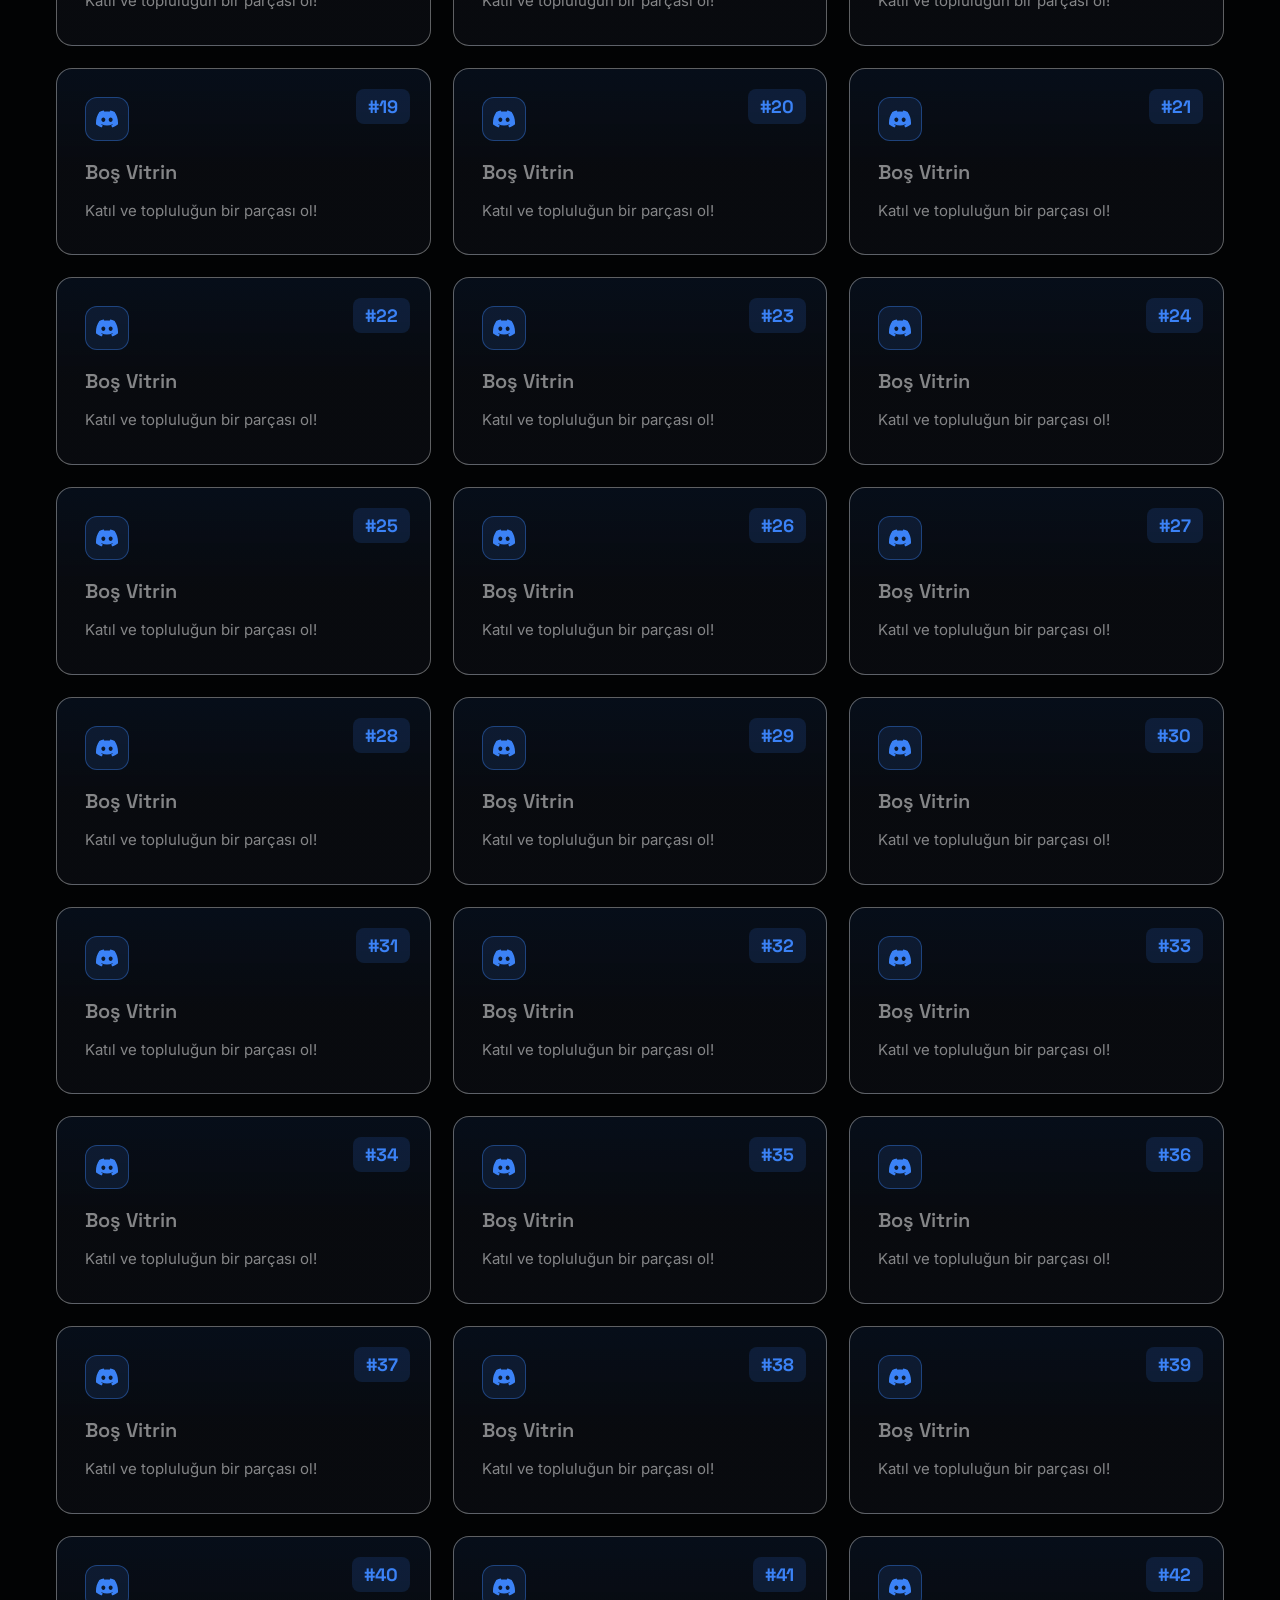
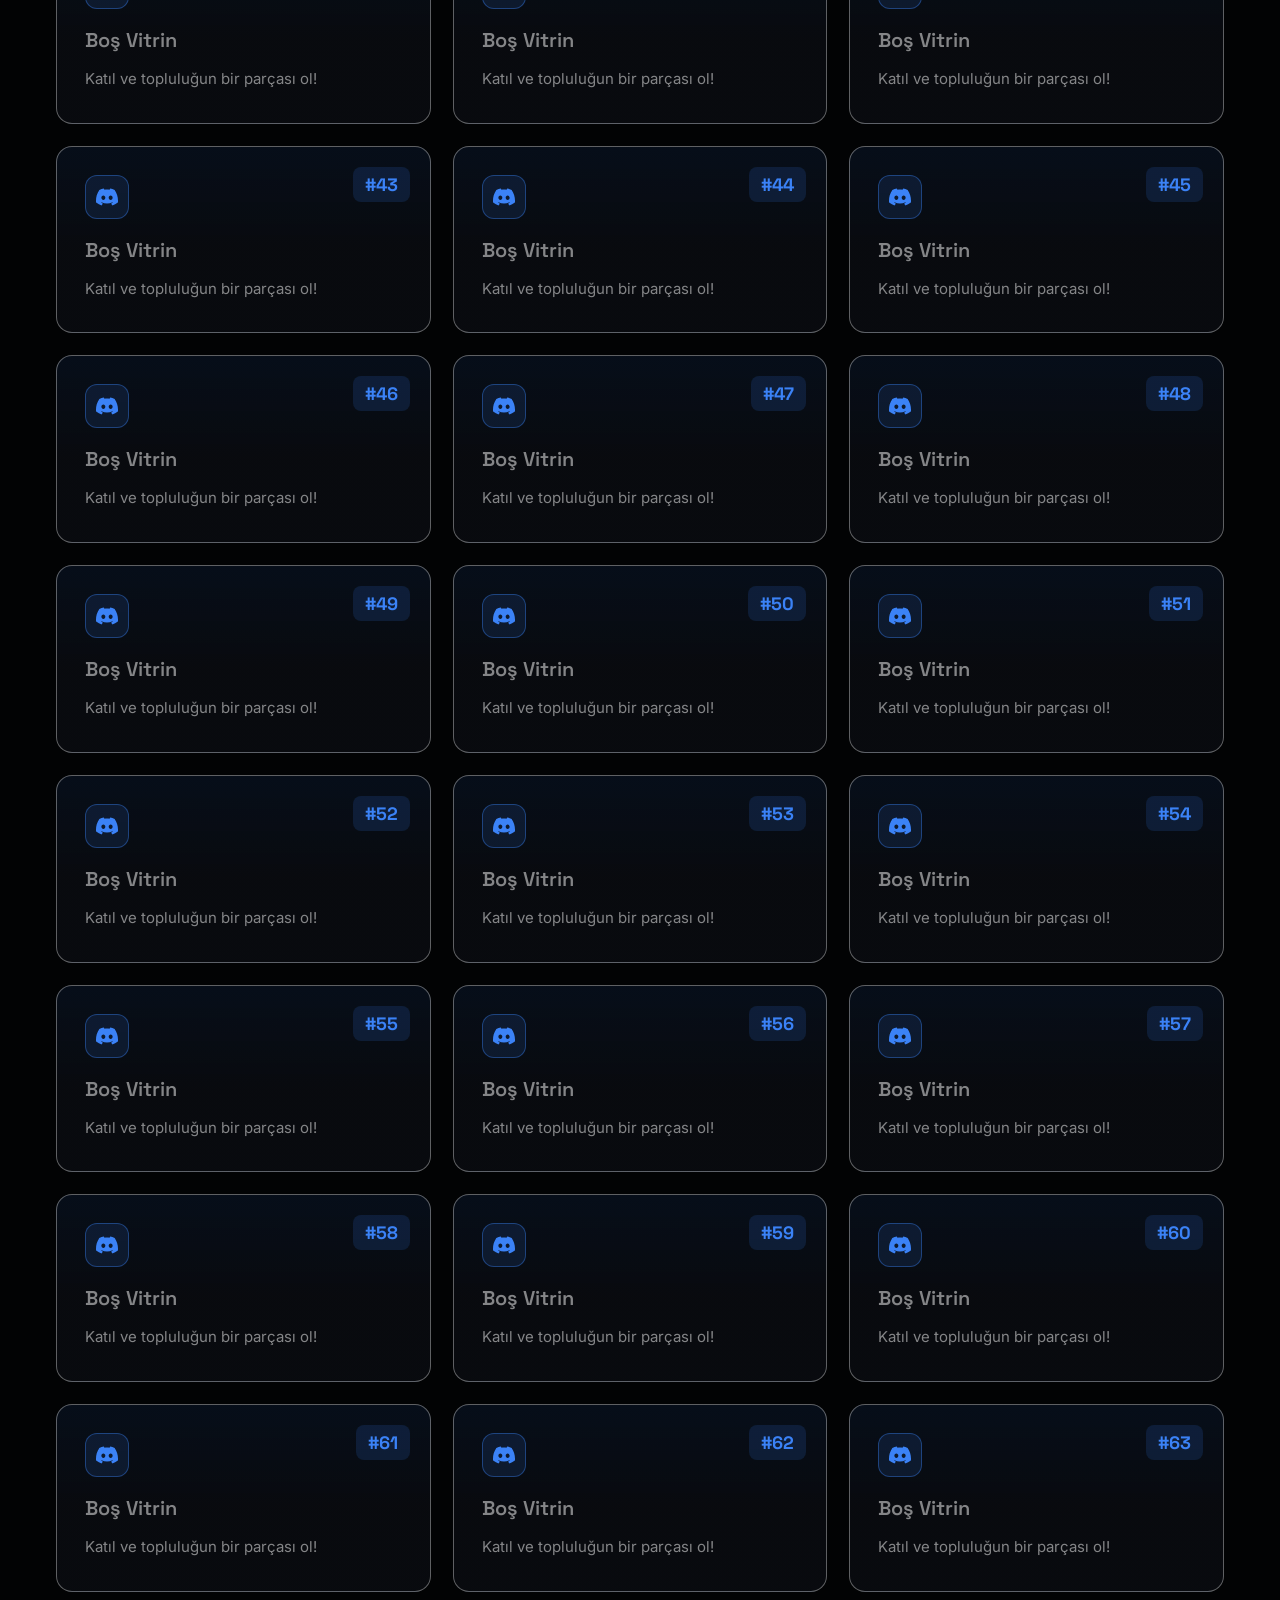
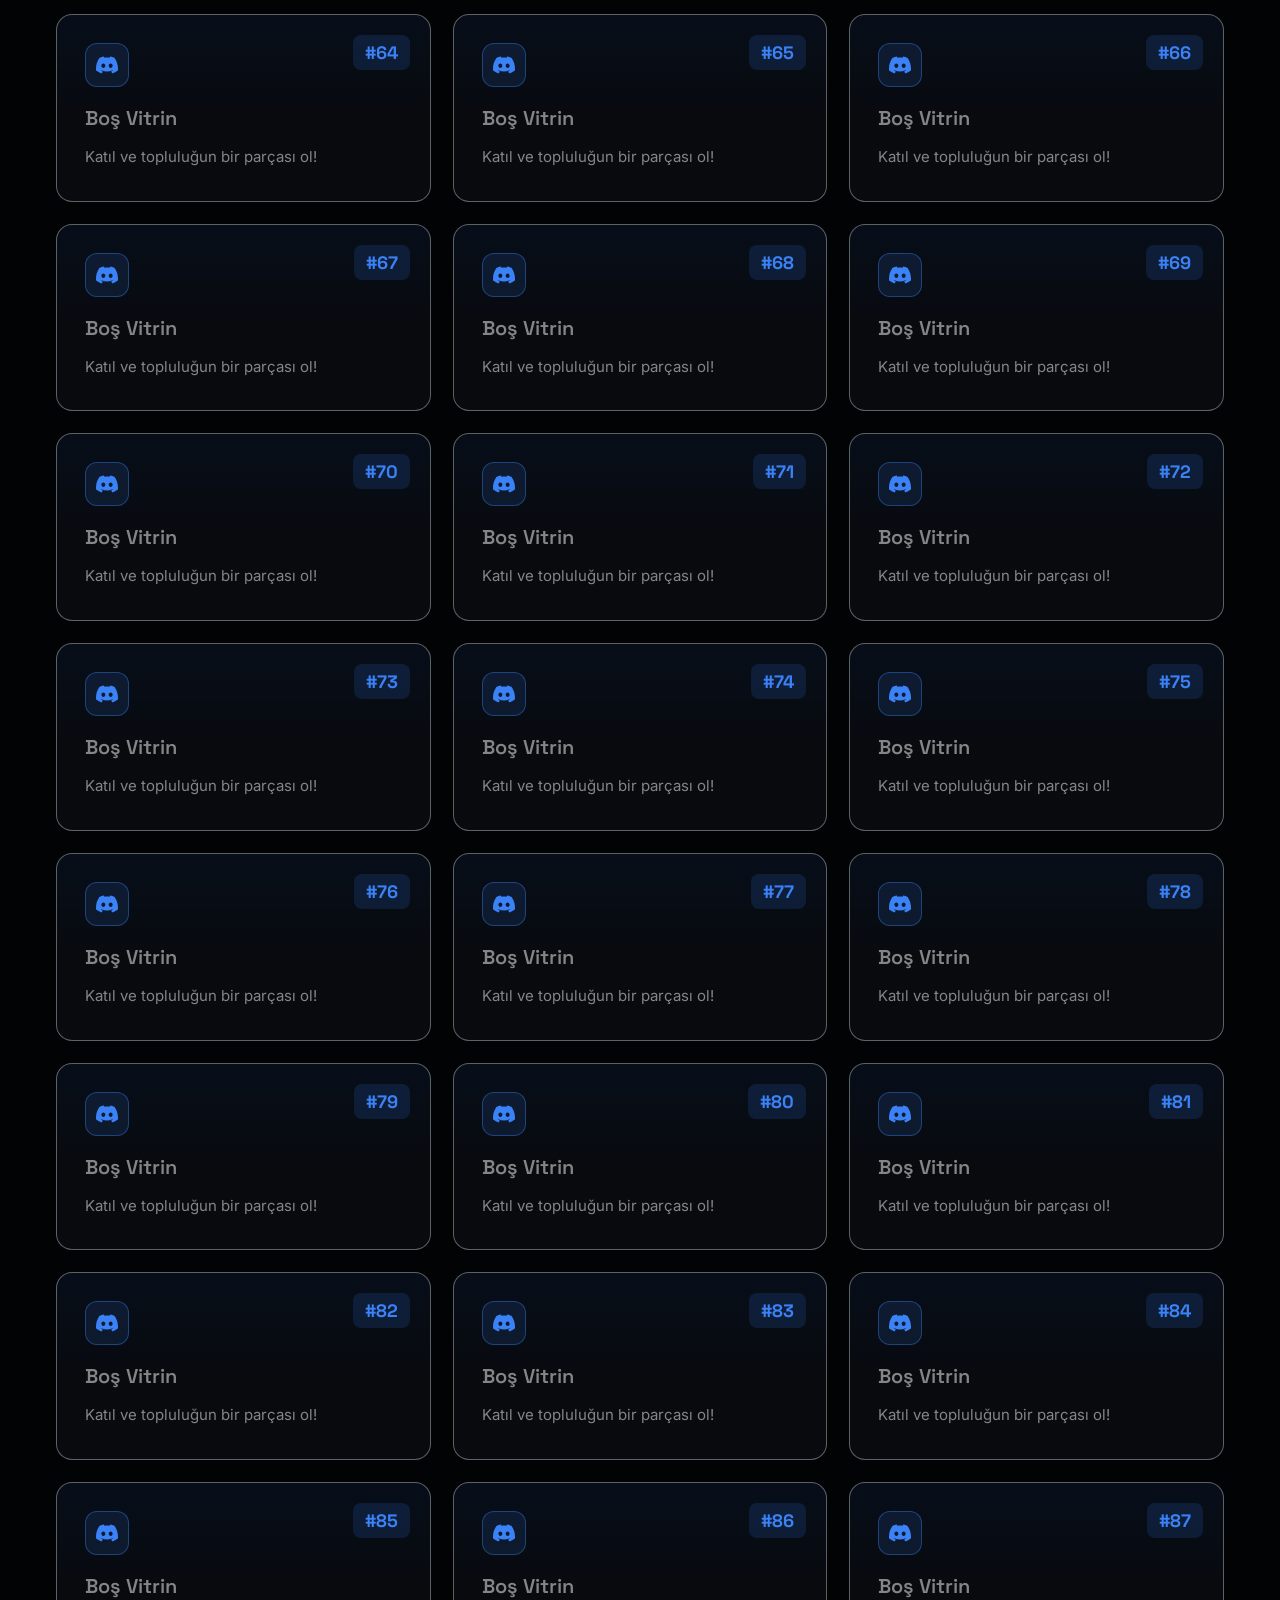
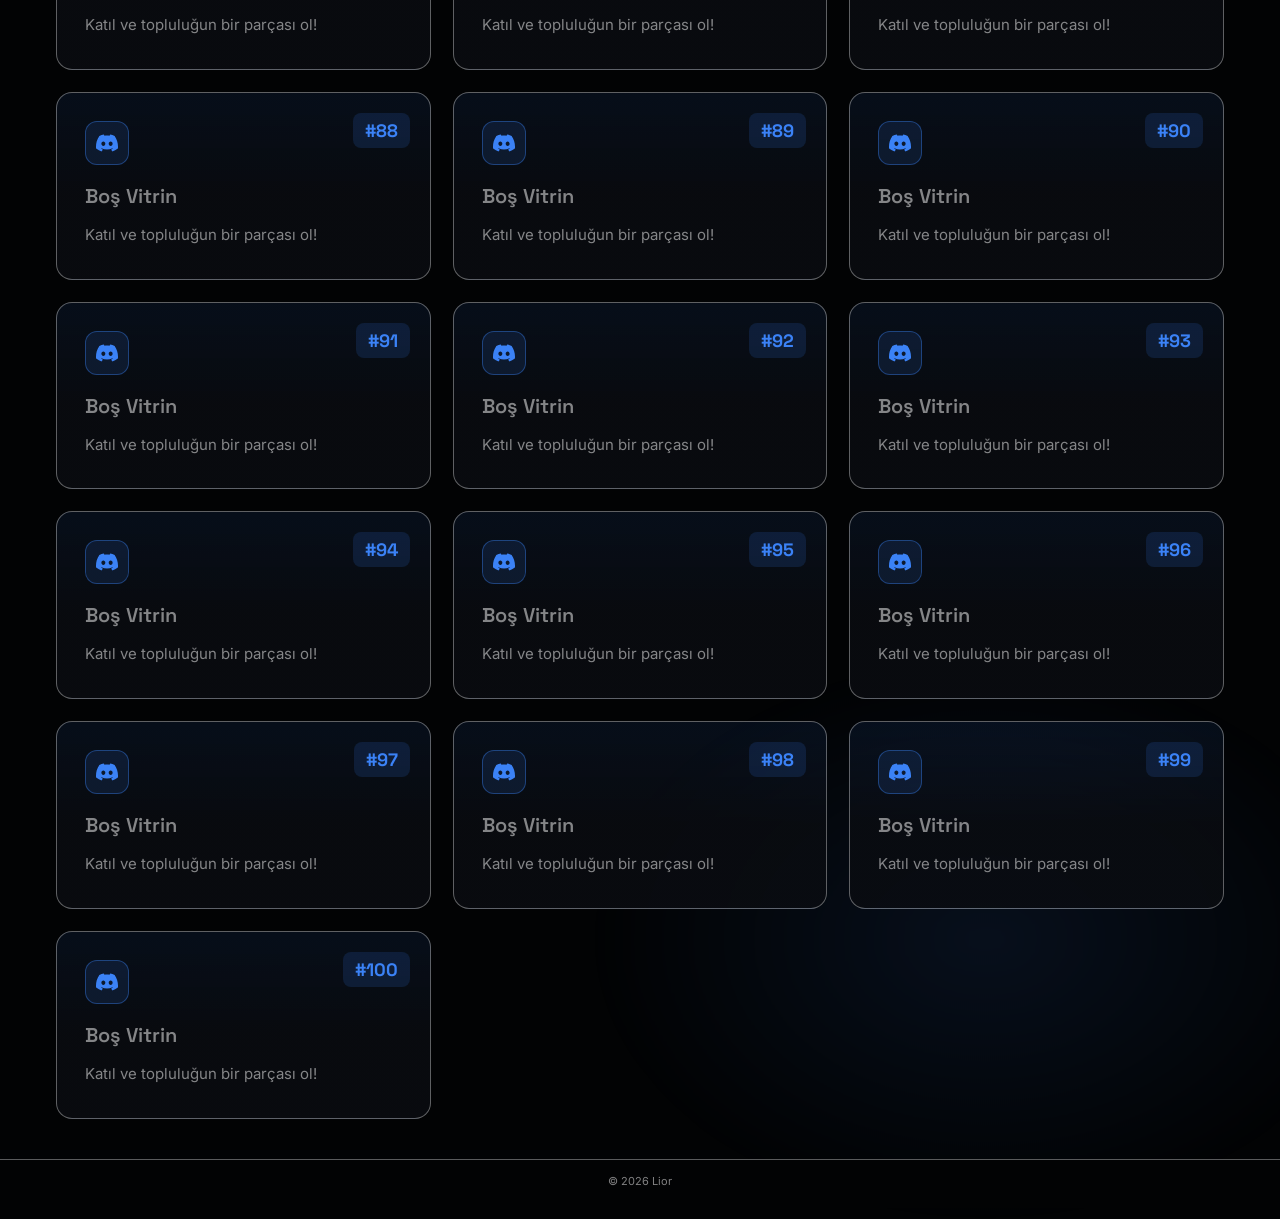
==== commit 893ed6bb: "Update discord.html" ====
--- a/discord.html
+++ b/discord.html
@@ -100,7 +100,7 @@
 
 <header class="site-header">
   <div class="header-left">
-    <a class="brand" href="index.html">
+    <a class="brand" href="./">
       <span class="mark"><img src="plythonic.png" alt="" onerror="this.style.display='none'"></span>
       <span class="word">Lior</span>
     </a>
@@ -110,7 +110,7 @@
       <svg class="icon-moon" viewBox="0 0 24 24" fill="none" stroke="currentColor" stroke-width="2.4" stroke-linecap="round" stroke-linejoin="round"><path d="M21 12.8A9 9 0 1 1 11.2 3a7 7 0 0 0 9.8 9.8z"/></svg>
       <svg class="icon-sun" viewBox="0 0 24 24" fill="none" stroke="currentColor" stroke-width="2.4" stroke-linecap="round" stroke-linejoin="round"><circle cx="12" cy="12" r="4.5"/><path d="M12 2.5v2.5M12 19v2.5M4.2 4.2l1.8 1.8M18 18l1.8 1.8M2.5 12H5M19 12h2.5M4.2 19.8L6 18M18 6l1.8-1.8"/></svg>
     </button>
-    <a class="icon-btn" href="index.html" title="Ana Səhifə" aria-label="Ana Səhifə">
+    <a class="icon-btn" href="./" title="Ana Səhifə" aria-label="Ana Səhifə">
       <svg viewBox="0 0 24 24" fill="none" stroke="currentColor" stroke-width="2.4" stroke-linecap="round" stroke-linejoin="round"><path d="M3 9l9-7 9 7v11a2 2 0 0 1-2 2H5a2 2 0 0 1-2-2z"/><polyline points="9 22 9 12 15 12 15 22"/></svg>
     </a>
     <button class="icon-btn" id="restartBtn" type="button" title="Yenilə" aria-label="Yenilə">
